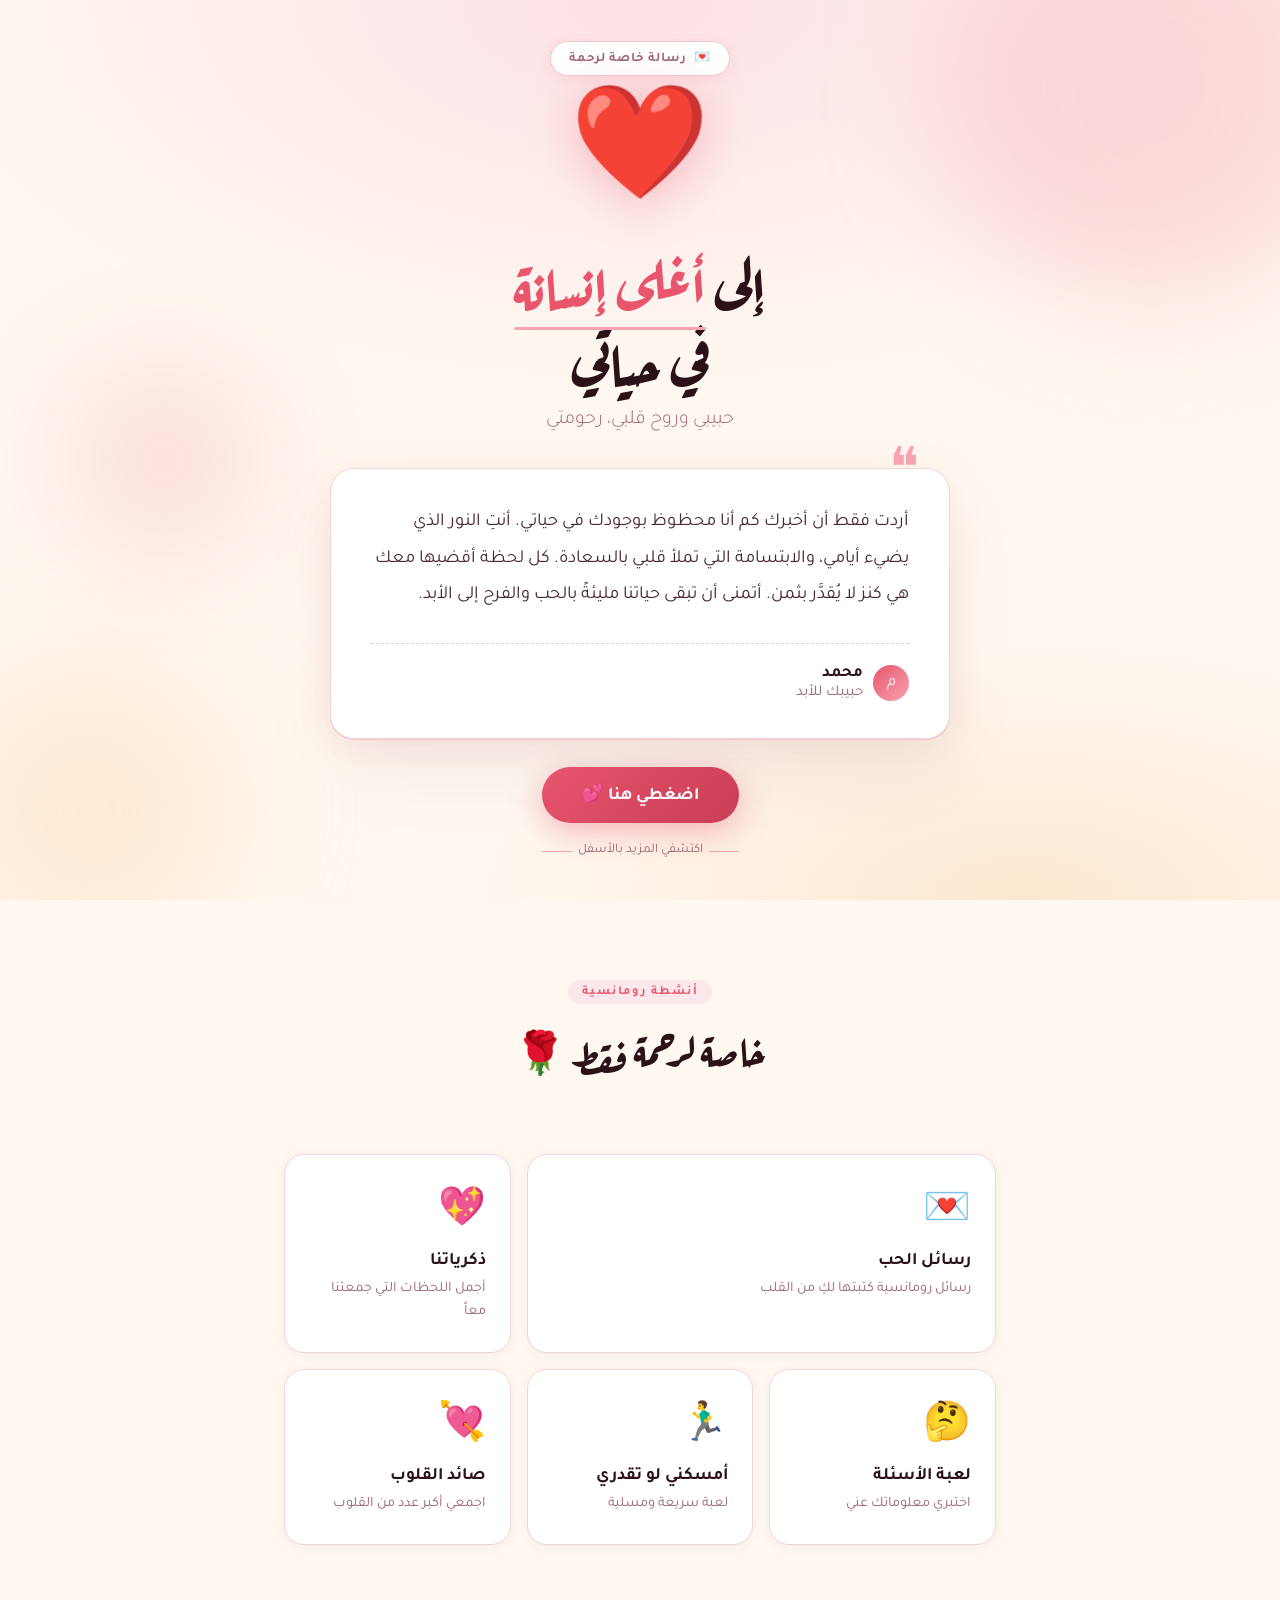
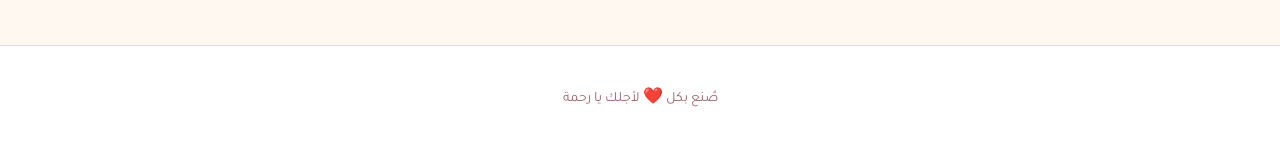
==== index.html @ d9438dda "Update index.html" ====
<!DOCTYPE html>
<html lang="ar" dir="rtl">
<head>
  <meta charset="UTF-8" />
  <meta name="viewport" content="width=device-width, initial-scale=1.0" />
  <title>إلى حبيبي رحمة ❤️</title>
  <link rel="preconnect" href="https://fonts.googleapis.com" />
  <link rel="preconnect" href="https://fonts.gstatic.com" crossorigin />
  <link href="https://fonts.googleapis.com/css2?family=Tajawal:wght@300;400;700;900&family=Aref+Ruqaa:wght@400;700&display=swap" rel="stylesheet" />
  <style>
    :root {
      --rose:    #e8556d;
      --rose-lt: #f7a3b0;
      --blush:   #fce8ec;
      --cream:   #fff8f0;
      --ink:     #2a1218;
      --muted:   #9e6472;
      --gold:    #c9914a;
    }

    *, *::before, *::after { margin: 0; padding: 0; box-sizing: border-box; }

    html { scroll-behavior: smooth; }

    body {
      font-family: 'Tajawal', sans-serif;
      background: var(--cream);
      color: var(--ink);
      min-height: 100vh;
      overflow-x: hidden;
    }

    /* ─── NOISE TEXTURE OVERLAY ─── */
    body::before {
      content: '';
      position: fixed; inset: 0; z-index: 0;
      pointer-events: none;
      background-image: url("data:image/svg+xml,%3Csvg viewBox='0 0 200 200' xmlns='http://www.w3.org/2000/svg'%3E%3Cfilter id='n'%3E%3CfeTurbulence type='fractalNoise' baseFrequency='0.85' numOctaves='4' stitchTiles='stitch'/%3E%3C/filter%3E%3Crect width='100%25' height='100%25' filter='url(%23n)' opacity='0.04'/%3E%3C/svg%3E");
      opacity: .5;
    }

    /* ─── HERO ─── */
    .hero {
      position: relative;
      min-height: 100svh;
      display: flex;
      flex-direction: column;
      align-items: center;
      justify-content: center;
      padding: 40px 24px;
      overflow: hidden;
      background:
        radial-gradient(ellipse 80% 60% at 50% 0%,  #fce1e6 0%, transparent 70%),
        radial-gradient(ellipse 60% 40% at 80% 100%, #fce8d0 0%, transparent 70%),
        var(--cream);
    }

    /* decorative blobs */
    .blob {
      position: absolute;
      border-radius: 50%;
      filter: blur(60px);
      opacity: .35;
      pointer-events: none;
      animation: drift 12s ease-in-out infinite alternate;
    }
    .blob-1 { width: 420px; height: 420px; background: var(--rose-lt); top: -120px; right: -80px; animation-delay: 0s; }
    .blob-2 { width: 300px; height: 300px; background: #fbd3a5; bottom: -60px; left: -60px; animation-delay: -4s; }
    .blob-3 { width: 200px; height: 200px; background: var(--rose); top: 40%; left: 5%; opacity: .15; animation-delay: -8s; }

    @keyframes drift {
      from { transform: translate(0, 0) scale(1); }
      to   { transform: translate(20px, 30px) scale(1.08); }
    }

    /* date badge */
    .badge {
      position: relative; z-index: 2;
      display: inline-flex; align-items: center; gap: 8px;
      background: white;
      border: 1px solid #f0c8d0;
      color: var(--muted);
      font-size: .82rem;
      font-weight: 700;
      letter-spacing: .05em;
      padding: 7px 18px;
      border-radius: 99px;
      margin-bottom: 32px;
      box-shadow: 0 2px 12px rgba(232,85,109,.12);
      opacity: 0;
      animation: fadeUp .7s .2s forwards;
    }

    /* big heart */
    .hero-heart {
      position: relative; z-index: 2;
      font-size: clamp(4rem, 12vw, 7rem);
      line-height: 1;
      margin-bottom: 24px;
      animation: fadeUp .7s .3s forwards, pulse 2.4s 1s ease-in-out infinite;
      opacity: 0;
      filter: drop-shadow(0 8px 24px rgba(232,85,109,.35));
    }

    @keyframes pulse {
      0%, 100% { transform: scale(1); }
      50%       { transform: scale(1.08); }
    }

    /* heading */
    .hero-heading {
      position: relative; z-index: 2;
      font-family: 'Aref Ruqaa', serif;
      font-size: clamp(2rem, 6vw, 3.8rem);
      font-weight: 700;
      line-height: 1.25;
      text-align: center;
      color: var(--ink);
      margin-bottom: 12px;
      opacity: 0;
      animation: fadeUp .7s .45s forwards;
    }

    .hero-heading span {
      color: var(--rose);
      position: relative;
    }
    .hero-heading span::after {
      content: '';
      position: absolute;
      bottom: -4px; left: 0; right: 0;
      height: 3px;
      background: var(--rose-lt);
      border-radius: 4px;
    }

    /* subtitle */
    .hero-sub {
      position: relative; z-index: 2;
      font-size: clamp(1rem, 3vw, 1.25rem);
      color: var(--muted);
      font-weight: 300;
      text-align: center;
      margin-bottom: 36px;
      opacity: 0;
      animation: fadeUp .7s .6s forwards;
    }

    /* letter card */
    .letter-card {
      position: relative; z-index: 2;
      background: white;
      border: 1px solid #f0d5da;
      border-radius: 24px;
      padding: 36px 40px;
      max-width: 620px;
      width: 100%;
      box-shadow:
        0 1px 0 #f5c2cc,
        0 8px 40px rgba(232,85,109,.1),
        0 32px 80px rgba(42,18,24,.06);
      opacity: 0;
      animation: fadeUp .8s .75s forwards;
      margin-bottom: 28px;
    }

    .letter-card::before {
      content: '❝';
      position: absolute;
      top: -18px; right: 30px;
      font-size: 3.5rem;
      color: var(--rose-lt);
      line-height: 1;
    }

    .letter-text {
      font-size: clamp(.98rem, 2.5vw, 1.15rem);
      line-height: 2;
      color: #4a2830;
      font-weight: 400;
    }

    .letter-sig {
      display: flex;
      align-items: center;
      gap: 10px;
      margin-top: 28px;
      padding-top: 20px;
      border-top: 1px dashed #f0c8d0;
    }

    .sig-dot {
      width: 36px; height: 36px;
      background: linear-gradient(135deg, var(--rose), var(--rose-lt));
      border-radius: 50%;
      display: flex; align-items: center; justify-content: center;
      color: white; font-size: 1rem;
      flex-shrink: 0;
    }

    .sig-text { font-size: .95rem; color: var(--muted); }
    .sig-text strong { display: block; color: var(--ink); font-size: 1.05rem; }

    /* celebrate button */
    .celebrate-btn {
      position: relative; z-index: 2;
      display: inline-flex; align-items: center; gap: 10px;
      background: linear-gradient(135deg, var(--rose), #c83d55);
      color: white;
      border: none;
      padding: 16px 40px;
      font-size: 1.1rem;
      font-family: 'Tajawal', sans-serif;
      font-weight: 700;
      border-radius: 99px;
      cursor: pointer;
      box-shadow: 0 8px 32px rgba(232,85,109,.4);
      transition: transform .2s, box-shadow .2s;
      opacity: 0;
      animation: fadeUp .7s .95s forwards;
      margin-bottom: 20px;
    }

    .celebrate-btn:hover { transform: translateY(-3px); box-shadow: 0 14px 40px rgba(232,85,109,.5); }
    .celebrate-btn:active { transform: translateY(0); }

    /* scroll hint */
    .scroll-hint {
      position: relative; z-index: 2;
      font-size: .82rem;
      color: var(--muted);
      display: flex; align-items: center; gap: 6px;
      opacity: 0;
      animation: fadeUp .6s 1.2s forwards;
    }

    .scroll-hint::before,
    .scroll-hint::after {
      content: '';
      width: 30px; height: 1px;
      background: var(--rose-lt);
    }

    /* ─── SECTION HEADER ─── */
    .section-header {
      text-align: center;
      padding: 80px 24px 0;
    }

    .section-label {
      display: inline-block;
      font-size: .78rem;
      font-weight: 700;
      letter-spacing: .12em;
      text-transform: uppercase;
      color: var(--rose);
      background: #fce8ec;
      padding: 5px 14px;
      border-radius: 99px;
      margin-bottom: 16px;
    }

    .section-title {
      font-family: 'Aref Ruqaa', serif;
      font-size: clamp(1.6rem, 5vw, 2.6rem);
      font-weight: 700;
      color: var(--ink);
      line-height: 1.3;
    }

    /* ─── ACTIVITY GRID ─── */
    .activities-section {
      padding: 40px 24px 100px;
      max-width: 760px;
      margin: 0 auto;
    }

    .activity-grid {
      display: grid;
      grid-template-columns: repeat(auto-fit, minmax(200px, 1fr));
      gap: 16px;
      margin-top: 40px;
    }

    /* wide card spans 2 cols on large screens */
    .activity-card--wide {
      grid-column: span 2;
    }

    @media (max-width: 480px) {
      .activity-card--wide { grid-column: span 1; }
    }

    .activity-card {
      position: relative;
      background: white;
      border: 1px solid #f0d5da;
      border-radius: 20px;
      padding: 28px 24px;
      text-decoration: none;
      color: var(--ink);
      overflow: hidden;
      transition: transform .25s, box-shadow .25s, border-color .25s;
      box-shadow: 0 2px 12px rgba(42,18,24,.05);
    }

    .activity-card::after {
      content: '';
      position: absolute;
      inset: 0;
      background: linear-gradient(135deg, rgba(232,85,109,.06), transparent);
      opacity: 0;
      transition: opacity .25s;
      border-radius: inherit;
    }

    .activity-card:hover {
      transform: translateY(-6px);
      box-shadow: 0 16px 48px rgba(232,85,109,.18);
      border-color: var(--rose-lt);
    }

    .activity-card:hover::after { opacity: 1; }

    /* accent stripe at top */
    .activity-card::before {
      content: '';
      position: absolute;
      top: 0; left: 0; right: 0;
      height: 3px;
      background: linear-gradient(90deg, var(--rose), var(--rose-lt));
      opacity: 0;
      transition: opacity .25s;
      border-radius: 20px 20px 0 0;
    }
    .activity-card:hover::before { opacity: 1; }

    .card-icon {
      font-size: 2.4rem;
      margin-bottom: 14px;
      display: block;
      transition: transform .3s;
    }

    .activity-card:hover .card-icon { transform: scale(1.15) rotate(-5deg); }

    .card-title {
      font-size: 1.1rem;
      font-weight: 700;
      margin-bottom: 6px;
      color: var(--ink);
    }

    .card-desc {
      font-size: .9rem;
      color: var(--muted);
      line-height: 1.6;
    }

    .card-arrow {
      position: absolute;
      bottom: 20px; left: 20px;
      font-size: .85rem;
      color: var(--rose);
      opacity: 0;
      transform: translateX(6px);
      transition: opacity .25s, transform .25s;
    }

    .activity-card:hover .card-arrow { opacity: 1; transform: translateX(0); }

    /* ─── FOOTER ─── */
    footer {
      text-align: center;
      padding: 40px 24px;
      color: var(--muted);
      font-size: .88rem;
      border-top: 1px solid #f0d5da;
      background: white;
    }

    footer span { color: var(--rose); font-size: 1rem; }

    /* ─── ANIMATIONS ─── */
    @keyframes fadeUp {
      from { opacity: 0; transform: translateY(22px); }
      to   { opacity: 1; transform: translateY(0); }
    }

    /* ─── FLOATING HEARTS ─── */
    .float-heart {
      position: fixed;
      pointer-events: none;
      font-size: 1.6rem;
      animation: floatUp 3.5s ease-in forwards;
      z-index: 9999;
    }

    @keyframes floatUp {
      0%   { opacity: 1; transform: translateY(0) rotate(0deg) scale(1); }
      100% { opacity: 0; transform: translateY(-90vh) rotate(480deg) scale(.4); }
    }

    /* ─── RESPONSIVE ─── */
    @media (max-width: 480px) {
      .letter-card { padding: 28px 22px; }
      .section-header { padding-top: 60px; }
    }
  </style>
</head>
<body>

  <!-- ═══════════════ HERO ═══════════════ -->
  <section class="hero">
    <div class="blob blob-1"></div>
    <div class="blob blob-2"></div>
    <div class="blob blob-3"></div>

    <div class="badge">💌 &nbsp;رسالة خاصة لرحمة</div>

    <div class="hero-heart">❤️</div>

    <h1 class="hero-heading">
      إلى <span>أغلى إنسانة</span><br/>في حياتي
    </h1>

    <p class="hero-sub">حبيبي وروح قلبي، رحومتي</p>

    <div class="letter-card">
      <p class="letter-text">
        أردت فقط أن أخبرك كم أنا محظوظ بوجودك في حياتي.
        أنتِ النور الذي يضيء أيامي، والابتسامة التي تملأ قلبي بالسعادة.
        كل لحظة أقضيها معك هي كنز لا يُقدَّر بثمن.
        أتمنى أن تبقى حياتنا مليئةً بالحب والفرح إلى الأبد.
      </p>
      <div class="letter-sig">
        <div class="sig-dot">م</div>
        <div class="sig-text">
          <strong>محمد</strong>
          حبيبك للأبد
        </div>
      </div>
    </div>

    <button class="celebrate-btn" id="celebrate-btn">
      اضغطي هنا 💕
    </button>

    <div class="scroll-hint">اكتشفي المزيد بالأسفل</div>
  </section>

  <!-- ═══════════════ ACTIVITIES ═══════════════ -->
  <div class="section-header">
    <div class="section-label">أنشطة رومانسية</div>
    <h2 class="section-title">خاصة لرحمة فقط 🌹</h2>
  </div>

  <section class="activities-section">
    <div class="activity-grid">

      <a href="pages/messages.html" class="activity-card activity-card--wide">
        <span class="card-icon">💌</span>
        <div class="card-title">رسائل الحب</div>
        <div class="card-desc">رسائل رومانسية كتبتها لكِ من القلب</div>
        <div class="card-arrow">← اقرئي</div>
      </a>

      <a href="pages/memories.html" class="activity-card">
        <span class="card-icon">💖</span>
        <div class="card-title">ذكرياتنا</div>
        <div class="card-desc">أجمل اللحظات التي جمعتنا معاً</div>
        <div class="card-arrow">← استعيدي</div>
      </a>

      <a href="games/quiz.html" class="activity-card">
        <span class="card-icon">🤔</span>
        <div class="card-title">لعبة الأسئلة</div>
        <div class="card-desc">اختبري معلوماتك عني</div>
        <div class="card-arrow">← العبي</div>
      </a>

      <a href="games/catch-me.html" class="activity-card">
        <span class="card-icon">🏃‍♂️</span>
        <div class="card-title">أمسكني لو تقدري</div>
        <div class="card-desc">لعبة سريعة ومسلية</div>
        <div class="card-arrow">← تحدي</div>
      </a>

      <a href="games/heart-catcher.html" class="activity-card">
        <span class="card-icon">💘</span>
        <div class="card-title">صائد القلوب</div>
        <div class="card-desc">اجمعي أكبر عدد من القلوب</div>
        <div class="card-arrow">← اجمعي</div>
      </a>

    </div>
  </section>

  <!-- ═══════════════ FOOTER ═══════════════ -->
  <footer>
    صُنع بكل <span>❤️</span> لأجلك يا رحمة
  </footer>

  <script>
    // ─── Floating hearts on celebrate button ───
    document.getElementById('celebrate-btn').addEventListener('click', function(e) {
      const count = 18;
      const emojis = ['❤️','💕','💖','💗','💓','💞','🌹'];
      for (let i = 0; i < count; i++) {
        setTimeout(() => {
          const el = document.createElement('div');
          el.className = 'float-heart';
          el.textContent = emojis[Math.floor(Math.random() * emojis.length)];
          el.style.left  = Math.random() * 95 + 'vw';
          el.style.bottom = '10vh';
          el.style.fontSize = (1.2 + Math.random() * 1.4) + 'rem';
          el.style.animationDuration = (2.5 + Math.random() * 2) + 's';
          document.body.appendChild(el);
          el.addEventListener('animationend', () => el.remove());
        }, i * 90);
      }
    });

    // ─── Subtle entrance for activity cards ───
    const cards = document.querySelectorAll('.activity-card');
    const io = new IntersectionObserver((entries) => {
      entries.forEach((e, i) => {
        if (e.isIntersecting) {
          e.target.style.animation = `fadeUp .55s ${i * 0.1}s both`;
          e.target.style.opacity = '0';
          io.unobserve(e.target);
        }
      });
    }, { threshold: 0.15 });
    cards.forEach(c => io.observe(c));
  </script>
</body>
</html>
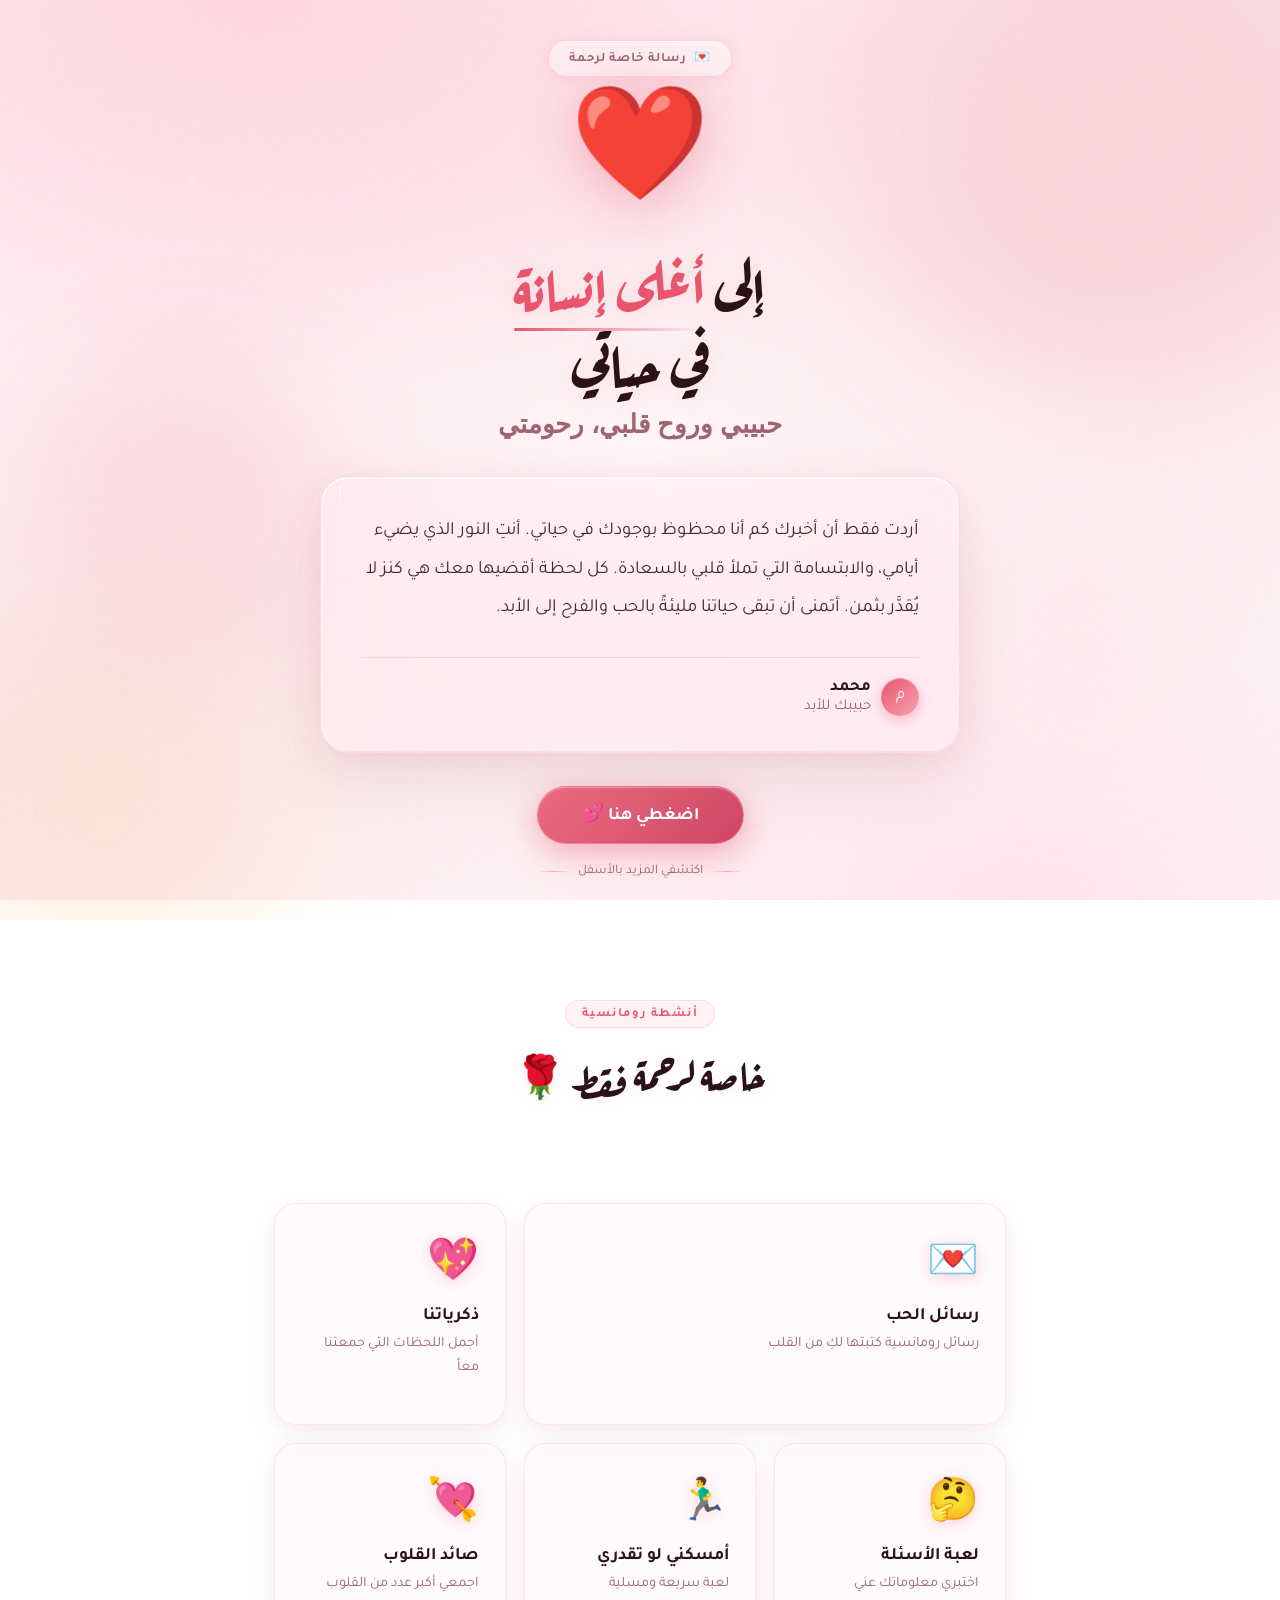
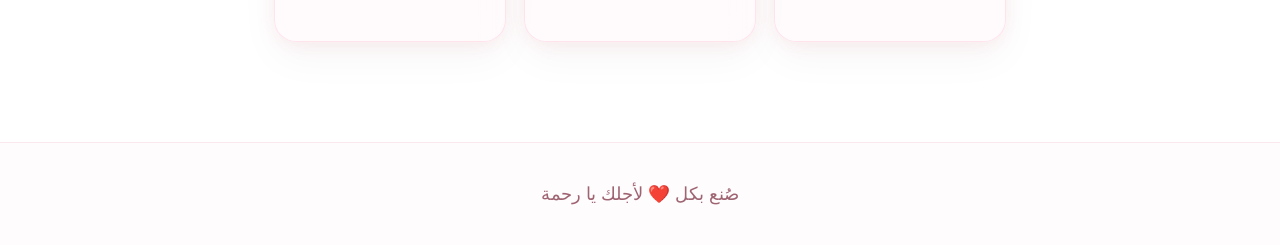
==== commit 6b03f87d: "3" ====
--- a/index.html
+++ b/index.html
@@ -6,415 +6,27 @@
   <title>إلى حبيبي رحمة ❤️</title>
   <link rel="preconnect" href="https://fonts.googleapis.com" />
   <link rel="preconnect" href="https://fonts.gstatic.com" crossorigin />
-  <link href="https://fonts.googleapis.com/css2?family=Tajawal:wght@300;400;700;900&family=Aref+Ruqaa:wght@400;700&display=swap" rel="stylesheet" />
+  <link href="https://fonts.googleapis.com/css2?family=Tajawal:wght@300;400;700;900&family=Aref+Ruqaa:wght@400;700&family=Dancing+Script:wght@600;700&display=swap" rel="stylesheet" />
+  <link rel="stylesheet" href="assets/css/style.css" />
   <style>
-    :root {
-      --rose:    #e8556d;
-      --rose-lt: #f7a3b0;
-      --blush:   #fce8ec;
-      --cream:   #fff8f0;
-      --ink:     #2a1218;
-      --muted:   #9e6472;
-      --gold:    #c9914a;
-    }
-
-    *, *::before, *::after { margin: 0; padding: 0; box-sizing: border-box; }
-
-    html { scroll-behavior: smooth; }
-
-    body {
-      font-family: 'Tajawal', sans-serif;
-      background: var(--cream);
-      color: var(--ink);
-      min-height: 100vh;
-      overflow-x: hidden;
-    }
-
-    /* ─── NOISE TEXTURE OVERLAY ─── */
-    body::before {
-      content: '';
-      position: fixed; inset: 0; z-index: 0;
-      pointer-events: none;
-      background-image: url("data:image/svg+xml,%3Csvg viewBox='0 0 200 200' xmlns='http://www.w3.org/2000/svg'%3E%3Cfilter id='n'%3E%3CfeTurbulence type='fractalNoise' baseFrequency='0.85' numOctaves='4' stitchTiles='stitch'/%3E%3C/filter%3E%3Crect width='100%25' height='100%25' filter='url(%23n)' opacity='0.04'/%3E%3C/svg%3E");
-      opacity: .5;
-    }
-
-    /* ─── HERO ─── */
-    .hero {
-      position: relative;
-      min-height: 100svh;
-      display: flex;
-      flex-direction: column;
-      align-items: center;
-      justify-content: center;
-      padding: 40px 24px;
-      overflow: hidden;
-      background:
-        radial-gradient(ellipse 80% 60% at 50% 0%,  #fce1e6 0%, transparent 70%),
-        radial-gradient(ellipse 60% 40% at 80% 100%, #fce8d0 0%, transparent 70%),
-        var(--cream);
-    }
-
-    /* decorative blobs */
-    .blob {
-      position: absolute;
-      border-radius: 50%;
-      filter: blur(60px);
-      opacity: .35;
-      pointer-events: none;
-      animation: drift 12s ease-in-out infinite alternate;
-    }
-    .blob-1 { width: 420px; height: 420px; background: var(--rose-lt); top: -120px; right: -80px; animation-delay: 0s; }
-    .blob-2 { width: 300px; height: 300px; background: #fbd3a5; bottom: -60px; left: -60px; animation-delay: -4s; }
-    .blob-3 { width: 200px; height: 200px; background: var(--rose); top: 40%; left: 5%; opacity: .15; animation-delay: -8s; }
-
-    @keyframes drift {
-      from { transform: translate(0, 0) scale(1); }
-      to   { transform: translate(20px, 30px) scale(1.08); }
-    }
-
-    /* date badge */
-    .badge {
-      position: relative; z-index: 2;
-      display: inline-flex; align-items: center; gap: 8px;
-      background: white;
-      border: 1px solid #f0c8d0;
-      color: var(--muted);
-      font-size: .82rem;
-      font-weight: 700;
-      letter-spacing: .05em;
-      padding: 7px 18px;
-      border-radius: 99px;
-      margin-bottom: 32px;
-      box-shadow: 0 2px 12px rgba(232,85,109,.12);
-      opacity: 0;
-      animation: fadeUp .7s .2s forwards;
-    }
-
-    /* big heart */
-    .hero-heart {
-      position: relative; z-index: 2;
-      font-size: clamp(4rem, 12vw, 7rem);
-      line-height: 1;
-      margin-bottom: 24px;
-      animation: fadeUp .7s .3s forwards, pulse 2.4s 1s ease-in-out infinite;
-      opacity: 0;
-      filter: drop-shadow(0 8px 24px rgba(232,85,109,.35));
-    }
-
-    @keyframes pulse {
-      0%, 100% { transform: scale(1); }
-      50%       { transform: scale(1.08); }
-    }
-
-    /* heading */
-    .hero-heading {
-      position: relative; z-index: 2;
-      font-family: 'Aref Ruqaa', serif;
-      font-size: clamp(2rem, 6vw, 3.8rem);
-      font-weight: 700;
-      line-height: 1.25;
-      text-align: center;
-      color: var(--ink);
-      margin-bottom: 12px;
-      opacity: 0;
-      animation: fadeUp .7s .45s forwards;
-    }
-
-    .hero-heading span {
-      color: var(--rose);
-      position: relative;
-    }
-    .hero-heading span::after {
-      content: '';
-      position: absolute;
-      bottom: -4px; left: 0; right: 0;
-      height: 3px;
-      background: var(--rose-lt);
-      border-radius: 4px;
-    }
-
-    /* subtitle */
-    .hero-sub {
-      position: relative; z-index: 2;
-      font-size: clamp(1rem, 3vw, 1.25rem);
-      color: var(--muted);
-      font-weight: 300;
-      text-align: center;
-      margin-bottom: 36px;
-      opacity: 0;
-      animation: fadeUp .7s .6s forwards;
-    }
-
-    /* letter card */
-    .letter-card {
-      position: relative; z-index: 2;
-      background: white;
-      border: 1px solid #f0d5da;
-      border-radius: 24px;
-      padding: 36px 40px;
-      max-width: 620px;
-      width: 100%;
-      box-shadow:
-        0 1px 0 #f5c2cc,
-        0 8px 40px rgba(232,85,109,.1),
-        0 32px 80px rgba(42,18,24,.06);
-      opacity: 0;
-      animation: fadeUp .8s .75s forwards;
-      margin-bottom: 28px;
-    }
-
-    .letter-card::before {
-      content: '❝';
-      position: absolute;
-      top: -18px; right: 30px;
-      font-size: 3.5rem;
-      color: var(--rose-lt);
-      line-height: 1;
-    }
-
-    .letter-text {
-      font-size: clamp(.98rem, 2.5vw, 1.15rem);
-      line-height: 2;
-      color: #4a2830;
-      font-weight: 400;
-    }
-
-    .letter-sig {
-      display: flex;
-      align-items: center;
-      gap: 10px;
-      margin-top: 28px;
-      padding-top: 20px;
-      border-top: 1px dashed #f0c8d0;
-    }
-
-    .sig-dot {
-      width: 36px; height: 36px;
-      background: linear-gradient(135deg, var(--rose), var(--rose-lt));
-      border-radius: 50%;
-      display: flex; align-items: center; justify-content: center;
-      color: white; font-size: 1rem;
-      flex-shrink: 0;
-    }
-
-    .sig-text { font-size: .95rem; color: var(--muted); }
-    .sig-text strong { display: block; color: var(--ink); font-size: 1.05rem; }
-
-    /* celebrate button */
-    .celebrate-btn {
-      position: relative; z-index: 2;
-      display: inline-flex; align-items: center; gap: 10px;
-      background: linear-gradient(135deg, var(--rose), #c83d55);
-      color: white;
-      border: none;
-      padding: 16px 40px;
-      font-size: 1.1rem;
-      font-family: 'Tajawal', sans-serif;
-      font-weight: 700;
-      border-radius: 99px;
-      cursor: pointer;
-      box-shadow: 0 8px 32px rgba(232,85,109,.4);
-      transition: transform .2s, box-shadow .2s;
-      opacity: 0;
-      animation: fadeUp .7s .95s forwards;
-      margin-bottom: 20px;
-    }
-
-    .celebrate-btn:hover { transform: translateY(-3px); box-shadow: 0 14px 40px rgba(232,85,109,.5); }
-    .celebrate-btn:active { transform: translateY(0); }
-
-    /* scroll hint */
-    .scroll-hint {
-      position: relative; z-index: 2;
-      font-size: .82rem;
-      color: var(--muted);
-      display: flex; align-items: center; gap: 6px;
-      opacity: 0;
-      animation: fadeUp .6s 1.2s forwards;
-    }
-
-    .scroll-hint::before,
-    .scroll-hint::after {
-      content: '';
-      width: 30px; height: 1px;
-      background: var(--rose-lt);
-    }
-
-    /* ─── SECTION HEADER ─── */
-    .section-header {
-      text-align: center;
-      padding: 80px 24px 0;
-    }
-
-    .section-label {
-      display: inline-block;
-      font-size: .78rem;
-      font-weight: 700;
-      letter-spacing: .12em;
-      text-transform: uppercase;
-      color: var(--rose);
-      background: #fce8ec;
-      padding: 5px 14px;
-      border-radius: 99px;
-      margin-bottom: 16px;
-    }
-
-    .section-title {
-      font-family: 'Aref Ruqaa', serif;
-      font-size: clamp(1.6rem, 5vw, 2.6rem);
-      font-weight: 700;
-      color: var(--ink);
-      line-height: 1.3;
-    }
-
-    /* ─── ACTIVITY GRID ─── */
-    .activities-section {
-      padding: 40px 24px 100px;
-      max-width: 760px;
-      margin: 0 auto;
-    }
-
-    .activity-grid {
-      display: grid;
-      grid-template-columns: repeat(auto-fit, minmax(200px, 1fr));
-      gap: 16px;
-      margin-top: 40px;
-    }
-
-    /* wide card spans 2 cols on large screens */
-    .activity-card--wide {
-      grid-column: span 2;
-    }
-
-    @media (max-width: 480px) {
-      .activity-card--wide { grid-column: span 1; }
-    }
-
-    .activity-card {
-      position: relative;
-      background: white;
-      border: 1px solid #f0d5da;
-      border-radius: 20px;
-      padding: 28px 24px;
-      text-decoration: none;
-      color: var(--ink);
-      overflow: hidden;
-      transition: transform .25s, box-shadow .25s, border-color .25s;
-      box-shadow: 0 2px 12px rgba(42,18,24,.05);
-    }
-
-    .activity-card::after {
-      content: '';
-      position: absolute;
-      inset: 0;
-      background: linear-gradient(135deg, rgba(232,85,109,.06), transparent);
-      opacity: 0;
-      transition: opacity .25s;
-      border-radius: inherit;
-    }
-
-    .activity-card:hover {
-      transform: translateY(-6px);
-      box-shadow: 0 16px 48px rgba(232,85,109,.18);
-      border-color: var(--rose-lt);
-    }
-
-    .activity-card:hover::after { opacity: 1; }
-
-    /* accent stripe at top */
-    .activity-card::before {
-      content: '';
-      position: absolute;
-      top: 0; left: 0; right: 0;
-      height: 3px;
-      background: linear-gradient(90deg, var(--rose), var(--rose-lt));
-      opacity: 0;
-      transition: opacity .25s;
-      border-radius: 20px 20px 0 0;
-    }
-    .activity-card:hover::before { opacity: 1; }
-
-    .card-icon {
-      font-size: 2.4rem;
-      margin-bottom: 14px;
-      display: block;
-      transition: transform .3s;
-    }
-
-    .activity-card:hover .card-icon { transform: scale(1.15) rotate(-5deg); }
-
-    .card-title {
-      font-size: 1.1rem;
-      font-weight: 700;
-      margin-bottom: 6px;
-      color: var(--ink);
-    }
-
-    .card-desc {
-      font-size: .9rem;
-      color: var(--muted);
-      line-height: 1.6;
-    }
-
-    .card-arrow {
-      position: absolute;
-      bottom: 20px; left: 20px;
-      font-size: .85rem;
-      color: var(--rose);
-      opacity: 0;
-      transform: translateX(6px);
-      transition: opacity .25s, transform .25s;
-    }
-
-    .activity-card:hover .card-arrow { opacity: 1; transform: translateX(0); }
-
-    /* ─── FOOTER ─── */
-    footer {
-      text-align: center;
-      padding: 40px 24px;
-      color: var(--muted);
-      font-size: .88rem;
-      border-top: 1px solid #f0d5da;
-      background: white;
-    }
-
-    footer span { color: var(--rose); font-size: 1rem; }
-
-    /* ─── ANIMATIONS ─── */
-    @keyframes fadeUp {
-      from { opacity: 0; transform: translateY(22px); }
-      to   { opacity: 1; transform: translateY(0); }
-    }
-
-    /* ─── FLOATING HEARTS ─── */
-    .float-heart {
-      position: fixed;
-      pointer-events: none;
-      font-size: 1.6rem;
-      animation: floatUp 3.5s ease-in forwards;
-      z-index: 9999;
-    }
-
-    @keyframes floatUp {
-      0%   { opacity: 1; transform: translateY(0) rotate(0deg) scale(1); }
-      100% { opacity: 0; transform: translateY(-90vh) rotate(480deg) scale(.4); }
-    }
-
-    /* ─── RESPONSIVE ─── */
-    @media (max-width: 480px) {
-      .letter-card { padding: 28px 22px; }
-      .section-header { padding-top: 60px; }
-    }
+    /* Index-specific overrides */
+    .activity-grid { display: grid; grid-template-columns: repeat(auto-fit, minmax(200px, 1fr)); gap: 18px; margin-top: 40px; }
+    .activity-card--wide { grid-column: span 2; }
+    @media (max-width: 480px) { .activity-card--wide { grid-column: span 1; } }
   </style>
 </head>
 <body>
+
+  <!-- Custom Cursor -->
+  <div id="custom-cursor"></div>
+  <div id="cursor-trail"></div>
 
   <!-- ═══════════════ HERO ═══════════════ -->
   <section class="hero">
     <div class="blob blob-1"></div>
     <div class="blob blob-2"></div>
     <div class="blob blob-3"></div>
+    <div class="blob blob-4"></div>
 
     <div class="badge">💌 &nbsp;رسالة خاصة لرحمة</div>
 
@@ -427,6 +39,8 @@
     <p class="hero-sub">حبيبي وروح قلبي، رحومتي</p>
 
     <div class="letter-card">
+      <span class="shine"></span>
+      <span class="drop"></span>
       <p class="letter-text">
         أردت فقط أن أخبرك كم أنا محظوظ بوجودك في حياتي.
         أنتِ النور الذي يضيء أيامي، والابتسامة التي تملأ قلبي بالسعادة.
@@ -502,28 +116,59 @@
   </footer>
 
   <script>
-    // ─── Floating hearts on celebrate button ───
-    document.getElementById('celebrate-btn').addEventListener('click', function(e) {
-      const count = 18;
+    // ─── Custom Cursor ───
+    const cursor = document.getElementById('custom-cursor');
+    const trail = document.getElementById('cursor-trail');
+    let mx = -100, my = -100, tx = -100, ty = -100;
+
+    document.addEventListener('mousemove', e => {
+      mx = e.clientX; my = e.clientY;
+      cursor.style.left = mx + 'px';
+      cursor.style.top  = my + 'px';
+    });
+
+    // smooth trail
+    (function animTrail() {
+      tx += (mx - tx) * 0.14;
+      ty += (my - ty) * 0.14;
+      trail.style.left = tx + 'px';
+      trail.style.top  = ty + 'px';
+      requestAnimationFrame(animTrail);
+    })();
+
+    // scale on hover
+    document.querySelectorAll('a, button').forEach(el => {
+      el.addEventListener('mouseenter', () => {
+        cursor.style.width = '26px'; cursor.style.height = '26px';
+        trail.style.width = '52px'; trail.style.height = '52px';
+      });
+      el.addEventListener('mouseleave', () => {
+        cursor.style.width = '18px'; cursor.style.height = '18px';
+        trail.style.width = '36px'; trail.style.height = '36px';
+      });
+    });
+
+    // ─── Floating hearts ───
+    document.getElementById('celebrate-btn').addEventListener('click', function() {
       const emojis = ['❤️','💕','💖','💗','💓','💞','🌹'];
-      for (let i = 0; i < count; i++) {
+      for (let i = 0; i < 22; i++) {
         setTimeout(() => {
           const el = document.createElement('div');
           el.className = 'float-heart';
           el.textContent = emojis[Math.floor(Math.random() * emojis.length)];
-          el.style.left  = Math.random() * 95 + 'vw';
+          el.style.left = Math.random() * 95 + 'vw';
           el.style.bottom = '10vh';
-          el.style.fontSize = (1.2 + Math.random() * 1.4) + 'rem';
-          el.style.animationDuration = (2.5 + Math.random() * 2) + 's';
+          el.style.fontSize = (1.2 + Math.random() * 1.6) + 'rem';
+          el.style.animationDuration = (2.5 + Math.random() * 2.2) + 's';
           document.body.appendChild(el);
           el.addEventListener('animationend', () => el.remove());
-        }, i * 90);
+        }, i * 85);
       }
     });
 
-    // ─── Subtle entrance for activity cards ───
+    // ─── Card entrance animation ───
     const cards = document.querySelectorAll('.activity-card');
-    const io = new IntersectionObserver((entries) => {
+    const io = new IntersectionObserver(entries => {
       entries.forEach((e, i) => {
         if (e.isIntersecting) {
           e.target.style.animation = `fadeUp .55s ${i * 0.1}s both`;
--- a/assets/css/style.css
+++ b/assets/css/style.css
@@ -0,0 +1,594 @@
+/* ═══════════════════════════════════════════════════
+   ROMANTIC WET GLASS — Custom Cursor + Full Glassmorphism
+   ═══════════════════════════════════════════════════ */
+
+@import url('https://fonts.googleapis.com/css2?family=Tajawal:wght@300;400;700;900&family=Aref+Ruqaa:wght@400;700&family=Dancing+Script:wght@600;700&display=swap');
+
+:root {
+  --rose:        #e8556d;
+  --rose-lt:     #f7a3b0;
+  --rose-deep:   #c03558;
+  --blush:       #fce8ec;
+  --cream:       #fff0f4;
+  --ink:         #2a1218;
+  --muted:       #9e6472;
+  --gold:        #c9914a;
+  --glass-bg:    rgba(255, 230, 235, 0.18);
+  --glass-border: rgba(255, 180, 195, 0.35);
+  --glass-shine: rgba(255, 255, 255, 0.55);
+  --glass-shadow: rgba(200, 50, 90, 0.18);
+  --wet-drop:    rgba(255, 255, 255, 0.7);
+}
+
+/* ─── CUSTOM CURSOR ─── */
+*, *::before, *::after {
+  margin: 0; padding: 0;
+  box-sizing: border-box;
+  cursor: none !important;
+}
+
+#custom-cursor {
+  position: fixed;
+  width: 18px; height: 18px;
+  background: radial-gradient(circle at 35% 35%, #fff 0%, var(--rose-lt) 50%, var(--rose) 100%);
+  border-radius: 50%;
+  pointer-events: none;
+  z-index: 99999;
+  transform: translate(-50%, -50%);
+  transition: width 0.2s ease, height 0.2s ease;
+  box-shadow:
+    0 0 0 2px rgba(232,85,109,0.25),
+    0 2px 12px rgba(232,85,109,0.5),
+    inset 0 1px 3px rgba(255,255,255,0.8);
+  left: -100px; top: -100px;
+}
+
+#cursor-trail {
+  position: fixed;
+  width: 36px; height: 36px;
+  border: 1.5px solid rgba(232,85,109,0.38);
+  border-radius: 50%;
+  pointer-events: none;
+  z-index: 99998;
+  transform: translate(-50%, -50%);
+  transition: left 0.12s ease, top 0.12s ease, width 0.3s, height 0.3s;
+  backdrop-filter: blur(1px);
+  left: -100px; top: -100px;
+}
+
+html { scroll-behavior: smooth; }
+
+/* ─── GLOBAL BACKGROUND ─── */
+body {
+  font-family: 'Tajawal', sans-serif;
+  background:
+    radial-gradient(ellipse 100% 80% at 20% 0%, #ffd6e0 0%, transparent 55%),
+    radial-gradient(ellipse 80% 60% at 80% 100%, #ffe4ec 0%, transparent 50%),
+    radial-gradient(ellipse 60% 40% at 50% 50%, #fff5f7 0%, transparent 70%),
+    linear-gradient(160deg, #fff0f5 0%, #fce8ec 50%, #fff6f8 100%);
+  background-attachment: fixed;
+  color: var(--ink);
+  min-height: 100vh;
+  overflow-x: hidden;
+}
+
+body::before {
+  content: '';
+  position: fixed; inset: 0; z-index: 0;
+  pointer-events: none;
+  background-image:
+    radial-gradient(ellipse 3px 8px at 15% 20%, var(--wet-drop) 0%, transparent 100%),
+    radial-gradient(ellipse 2px 6px at 30% 65%, var(--wet-drop) 0%, transparent 100%),
+    radial-gradient(ellipse 3px 10px at 70% 15%, var(--wet-drop) 0%, transparent 100%),
+    radial-gradient(ellipse 2px 7px at 85% 55%, var(--wet-drop) 0%, transparent 100%),
+    radial-gradient(ellipse 4px 12px at 45% 80%, var(--wet-drop) 0%, transparent 100%),
+    radial-gradient(ellipse 2px 5px at 60% 40%, var(--wet-drop) 0%, transparent 100%);
+  opacity: 0.42;
+  animation: dropShift 18s ease-in-out infinite alternate;
+}
+
+body::after {
+  content: '';
+  position: fixed; inset: 0; z-index: 0;
+  pointer-events: none;
+  background: url("data:image/svg+xml,%3Csvg viewBox='0 0 400 400' xmlns='http://www.w3.org/2000/svg'%3E%3Cfilter id='n'%3E%3CfeTurbulence type='fractalNoise' baseFrequency='0.65' numOctaves='3' stitchTiles='stitch'/%3E%3C/filter%3E%3Crect width='100%25' height='100%25' filter='url(%23n)' opacity='0.03'/%3E%3C/svg%3E");
+  opacity: 0.6;
+}
+
+@keyframes dropShift {
+  from { transform: translateY(0); }
+  to   { transform: translateY(-14px); }
+}
+
+/* ─── HERO ─── */
+.hero {
+  position: relative; min-height: 100svh;
+  display: flex; flex-direction: column;
+  align-items: center; justify-content: center;
+  padding: 40px 24px; overflow: hidden;
+}
+
+.blob {
+  position: absolute; border-radius: 50%;
+  filter: blur(72px); opacity: .28; pointer-events: none;
+  animation: drift 14s ease-in-out infinite alternate;
+}
+.blob-1 { width: 520px; height: 520px; background: var(--rose-lt); top: -150px; right: -100px; animation-delay: 0s; }
+.blob-2 { width: 370px; height: 370px; background: #fbd3a5; bottom: -80px; left: -80px; animation-delay: -5s; }
+.blob-3 { width: 260px; height: 260px; background: var(--rose); top: 40%; left: 5%; opacity: .11; animation-delay: -10s; }
+.blob-4 { width: 190px; height: 190px; background: #f9c8d5; bottom: 20%; right: 8%; opacity: .18; animation-delay: -7s; }
+
+@keyframes drift {
+  from { transform: translate(0,0) scale(1); }
+  to   { transform: translate(25px,35px) scale(1.1); }
+}
+
+.badge {
+  position: relative; z-index: 2;
+  display: inline-flex; align-items: center; gap: 8px;
+  background: rgba(255,255,255,0.42); backdrop-filter: blur(14px);
+  border: 1px solid rgba(255,180,195,0.5);
+  color: var(--muted); font-size: .82rem; font-weight: 700; letter-spacing: .05em;
+  padding: 8px 20px; border-radius: 99px; margin-bottom: 32px;
+  box-shadow: 0 2px 16px rgba(232,85,109,.14), inset 0 1px 0 rgba(255,255,255,0.75);
+  opacity: 0; animation: fadeUp .7s .2s forwards;
+}
+
+.hero-heart {
+  position: relative; z-index: 2;
+  font-size: clamp(4rem,12vw,7rem); line-height: 1; margin-bottom: 24px;
+  animation: fadeUp .7s .3s forwards, pulse 2.4s 1s ease-in-out infinite;
+  opacity: 0; filter: drop-shadow(0 8px 28px rgba(232,85,109,.42));
+}
+
+@keyframes pulse { 0%,100%{transform:scale(1);} 50%{transform:scale(1.08);} }
+
+.hero-heading {
+  position: relative; z-index: 2;
+  font-family: 'Aref Ruqaa', serif;
+  font-size: clamp(2rem,6vw,3.8rem); font-weight: 700; line-height: 1.25;
+  text-align: center; color: var(--ink); margin-bottom: 12px;
+  opacity: 0; animation: fadeUp .7s .45s forwards;
+  text-shadow: 0 2px 22px rgba(232,85,109,0.12);
+}
+.hero-heading span { color: var(--rose); position: relative; }
+.hero-heading span::after {
+  content: ''; position: absolute; bottom: -4px; left: 0; right: 0;
+  height: 3px; background: linear-gradient(90deg,var(--rose),var(--rose-lt),transparent); border-radius: 4px;
+}
+
+.hero-sub {
+  position: relative; z-index: 2;
+  font-family: 'Dancing Script', cursive;
+  font-size: clamp(1.2rem,3.5vw,1.6rem); color: var(--muted); font-weight: 600;
+  text-align: center; margin-bottom: 36px;
+  opacity: 0; animation: fadeUp .7s .6s forwards;
+}
+
+/* ─── LETTER CARD ─── */
+.letter-card {
+  position: relative; z-index: 2;
+  background: rgba(255,240,245,0.35);
+  backdrop-filter: blur(22px) saturate(1.8);
+  -webkit-backdrop-filter: blur(22px) saturate(1.8);
+  border: 1px solid rgba(255,190,210,0.42);
+  border-radius: 28px; padding: 36px 40px;
+  max-width: 640px; width: 100%;
+  box-shadow:
+    inset 0 2px 0 rgba(255,255,255,0.75),
+    inset 0 -1px 0 rgba(200,80,100,0.07),
+    inset 3px 0 0 rgba(255,255,255,0.28),
+    0 8px 40px rgba(232,85,109,.13), 0 32px 80px rgba(42,18,24,.06);
+  opacity: 0; animation: fadeUp .8s .75s forwards; margin-bottom: 28px; overflow: hidden;
+}
+.letter-card::before {
+  content: '❝'; position: absolute; top: -18px; right: 30px;
+  font-size: 3.5rem; color: var(--rose-lt); line-height: 1; z-index: 3;
+}
+/* shine streak */
+.letter-card .shine {
+  position: absolute; top: 0; left: 8%; right: 28%; height: 2px;
+  background: linear-gradient(90deg,transparent,rgba(255,255,255,0.88),transparent);
+}
+/* water drop */
+.letter-card .drop {
+  position: absolute; top: 10px; left: 18px; width: 2px; height: 20px;
+  background: linear-gradient(180deg,rgba(255,255,255,0.88),rgba(255,255,255,0));
+  border-radius: 2px; filter: blur(0.5px);
+}
+
+.letter-text { font-size: clamp(.98rem,2.5vw,1.15rem); line-height: 2.1; color: #4a2830; font-weight: 400; }
+
+.letter-sig {
+  display: flex; align-items: center; gap: 10px;
+  margin-top: 28px; padding-top: 20px;
+  border-top: 1px solid rgba(240,180,195,0.42);
+}
+.sig-dot {
+  width: 38px; height: 38px;
+  background: linear-gradient(135deg, var(--rose), var(--rose-lt));
+  border-radius: 50%; display: flex; align-items: center; justify-content: center;
+  color: white; font-size: 1rem; flex-shrink: 0;
+  box-shadow: 0 4px 14px rgba(232,85,109,0.35), inset 0 1px 0 rgba(255,255,255,0.4);
+}
+.sig-text { font-size: .95rem; color: var(--muted); }
+.sig-text strong { display: block; color: var(--ink); font-size: 1.05rem; }
+
+/* ─── CELEBRATE BUTTON ─── */
+.celebrate-btn {
+  position: relative; z-index: 2;
+  display: inline-flex; align-items: center; gap: 10px;
+  background: linear-gradient(135deg, rgba(232,85,109,0.85), rgba(200,53,85,0.9));
+  backdrop-filter: blur(12px); color: white;
+  border: 1px solid rgba(255,150,170,0.48);
+  padding: 16px 44px; font-size: 1.1rem;
+  font-family: 'Tajawal', sans-serif; font-weight: 700; border-radius: 99px;
+  box-shadow: inset 0 1px 0 rgba(255,255,255,0.32), 0 8px 32px rgba(232,85,109,.45);
+  transition: transform .2s, box-shadow .2s;
+  opacity: 0; animation: fadeUp .7s .95s forwards; margin-bottom: 20px;
+}
+.celebrate-btn:hover { transform: translateY(-4px); box-shadow: inset 0 1px 0 rgba(255,255,255,0.4), 0 16px 44px rgba(232,85,109,.55); }
+.celebrate-btn:active { transform: translateY(0); }
+
+.scroll-hint {
+  position: relative; z-index: 2;
+  font-size: .82rem; color: var(--muted);
+  display: flex; align-items: center; gap: 8px;
+  opacity: 0; animation: fadeUp .6s 1.2s forwards;
+}
+.scroll-hint::before,.scroll-hint::after {
+  content: ''; width: 32px; height: 1px;
+  background: linear-gradient(90deg,transparent,var(--rose-lt),transparent);
+}
+
+/* ─── SECTION HEADER ─── */
+.section-header { text-align: center; padding: 80px 24px 0; position: relative; z-index: 1; }
+.section-label {
+  display: inline-block; font-size: .78rem; font-weight: 700; letter-spacing: .12em; text-transform: uppercase;
+  color: var(--rose); background: rgba(255,232,236,0.55); backdrop-filter: blur(10px);
+  border: 1px solid rgba(255,180,195,0.4); padding: 6px 16px; border-radius: 99px; margin-bottom: 16px;
+  box-shadow: inset 0 1px 0 rgba(255,255,255,0.65);
+}
+.section-title { font-family: 'Aref Ruqaa', serif; font-size: clamp(1.6rem,5vw,2.6rem); font-weight: 700; color: var(--ink); line-height: 1.3; text-shadow: 0 2px 18px rgba(232,85,109,0.1); }
+
+/* ─── ACTIVITIES ─── */
+.activities-section { padding: 40px 24px 100px; max-width: 780px; margin: 0 auto; position: relative; z-index: 1; }
+.activity-grid { display: grid; grid-template-columns: repeat(auto-fit,minmax(200px,1fr)); gap: 18px; margin-top: 40px; }
+.activity-card--wide { grid-column: span 2; }
+@media(max-width:480px){.activity-card--wide{grid-column:span 1;}}
+
+/* ─── ACTIVITY CARD ─── */
+.activity-card {
+  position: relative;
+  background: rgba(255,240,245,0.26);
+  backdrop-filter: blur(18px) saturate(1.6);
+  -webkit-backdrop-filter: blur(18px) saturate(1.6);
+  border: 1px solid rgba(255,185,205,0.36);
+  border-radius: 22px; padding: 30px 26px 44px;
+  text-decoration: none; color: var(--ink); overflow: hidden;
+  transition: transform .3s cubic-bezier(.34,1.56,.64,1), box-shadow .28s, border-color .28s;
+  box-shadow: inset 0 2px 0 rgba(255,255,255,0.62), inset 1px 0 0 rgba(255,255,255,0.3), 0 4px 20px rgba(232,85,109,.09), 0 16px 40px rgba(42,18,24,.04);
+}
+/* shimmer sweep */
+.activity-card::before {
+  content: ''; position: absolute; top: 0; left: -100%; width: 55%; height: 100%;
+  background: linear-gradient(105deg,transparent,rgba(255,255,255,0.22),transparent);
+  transition: left .5s ease; border-radius: inherit;
+}
+/* top shine bar */
+.activity-card::after {
+  content: ''; position: absolute; top: 0; left: 8%; right: 25%; height: 2px;
+  background: linear-gradient(90deg,transparent,rgba(255,255,255,0.88),transparent);
+  border-radius: 0 0 3px 3px;
+}
+.activity-card:hover { transform: translateY(-9px) scale(1.01); box-shadow: inset 0 2px 0 rgba(255,255,255,0.75), 0 18px 52px rgba(232,85,109,.22), 0 34px 64px rgba(42,18,24,.08); border-color: rgba(232,85,109,0.38); }
+.activity-card:hover::before { left: 145%; }
+
+.card-icon { font-size: 2.6rem; margin-bottom: 14px; display: block; transition: transform .35s cubic-bezier(.34,1.56,.64,1); filter: drop-shadow(0 3px 8px rgba(232,85,109,0.25)); }
+.activity-card:hover .card-icon { transform: scale(1.22) rotate(-5deg); }
+.card-title { font-size: 1.1rem; font-weight: 700; margin-bottom: 6px; color: var(--ink); }
+.card-desc { font-size: .9rem; color: var(--muted); line-height: 1.65; }
+.card-arrow { position: absolute; bottom: 20px; left: 20px; font-size: .85rem; color: var(--rose); opacity: 0; transform: translateX(8px); transition: opacity .25s,transform .25s; }
+.activity-card:hover .card-arrow { opacity: 1; transform: translateX(0); }
+
+/* ─── SHARED CONTAINER ─── */
+.container {
+  text-align: center;
+  background: rgba(255,240,245,0.28);
+  backdrop-filter: blur(22px) saturate(1.7);
+  -webkit-backdrop-filter: blur(22px) saturate(1.7);
+  border: 1px solid rgba(255,185,205,0.38);
+  padding: 44px 34px; border-radius: 28px;
+  box-shadow: inset 0 2px 0 rgba(255,255,255,0.72), inset 0 -1px 0 rgba(200,80,100,0.05), inset 2px 0 0 rgba(255,255,255,0.32), 0 8px 32px rgba(232,85,109,.11), 0 32px 80px rgba(42,18,24,.06);
+  max-width: 90%; width: 600px; margin: 30px auto;
+  transform: translateY(20px); opacity: 0; animation: slideUp .8s ease-out forwards;
+  position: relative; overflow: hidden;
+}
+.container:nth-child(1){animation-delay:.5s;} .container:nth-child(2){animation-delay:.8s;}
+@keyframes slideUp { to { transform: translateY(0); opacity: 1; } }
+
+.heart { font-size: 5rem; margin-bottom: 20px; animation: beat 1.2s infinite ease-in-out; filter: drop-shadow(0 6px 20px rgba(232,85,109,0.4)); }
+@keyframes beat { 0%,100%{transform:scale(1);} 50%{transform:scale(1.15);} }
+
+h1 { font-family: 'Aref Ruqaa', serif; font-size: 2.5rem; margin-bottom: 15px; color: var(--ink); text-shadow: 0 2px 18px rgba(232,85,109,0.14); }
+h2 { font-family: 'Aref Ruqaa', serif; font-size: 2rem; margin-bottom: 25px; color: var(--ink); }
+.subtitle { font-size: 1.3rem; margin-bottom: 25px; font-weight: 600; color: var(--muted); font-family: 'Dancing Script', cursive; }
+.message { font-size: 1.15rem; line-height: 1.9; margin-bottom: 30px; color: #4a2830; }
+.signature { font-size: 1.45rem; font-weight: bold; margin-top: 20px; color: var(--rose); font-family: 'Dancing Script', cursive; }
+
+/* ─── BUTTONS ─── */
+button {
+  background: linear-gradient(135deg, rgba(232,85,109,0.82), rgba(200,53,85,0.88));
+  backdrop-filter: blur(10px); color: white;
+  border: 1px solid rgba(255,150,170,0.38);
+  padding: 14px 32px; font-size: 1.05rem;
+  font-family: 'Tajawal', sans-serif; font-weight: 700; border-radius: 99px;
+  transition: all .25s cubic-bezier(.34,1.56,.64,1);
+  box-shadow: inset 0 1px 0 rgba(255,255,255,0.28), 0 6px 22px rgba(232,85,109,.36); margin: 5px;
+}
+button:hover { transform: translateY(-3px); box-shadow: inset 0 1px 0 rgba(255,255,255,0.38), 0 12px 36px rgba(232,85,109,.5); }
+button:active { transform: translateY(1px); }
+
+.back-btn {
+  display: inline-block; background: rgba(255,240,245,0.4); backdrop-filter: blur(12px);
+  color: var(--rose-deep); text-decoration: none; padding: 10px 22px;
+  border-radius: 99px; margin-bottom: 22px; transition: all .25s;
+  border: 1px solid rgba(232,85,109,0.24);
+  box-shadow: inset 0 1px 0 rgba(255,255,255,0.65), 0 4px 14px rgba(232,85,109,0.1);
+  font-weight: 700;
+}
+.back-btn:hover { background: rgba(255,240,245,0.65); border-color: rgba(232,85,109,0.42); transform: translateX(-4px); }
+
+/* ─── MESSAGES ─── */
+.messages-container { text-align: center; }
+.message-btn {
+  display: block; width: 82%; margin: 14px auto;
+  background: rgba(255,240,245,0.48) !important; backdrop-filter: blur(14px);
+  color: var(--rose-deep) !important; border: 1px solid rgba(232,85,109,0.28) !important; font-size: 1.05rem;
+  box-shadow: inset 0 1px 0 rgba(255,255,255,0.7), 0 4px 16px rgba(232,85,109,0.1) !important;
+}
+.message-btn:hover { background: rgba(255,240,245,0.72) !important; }
+
+.message-display {
+  background: rgba(255,230,238,0.3); backdrop-filter: blur(16px);
+  border: 1px solid rgba(255,180,200,0.36); padding: 26px; border-radius: 18px; margin-top: 22px;
+  box-shadow: inset 0 2px 0 rgba(255,255,255,0.65), 0 4px 20px rgba(232,85,109,0.09);
+  color: #4a2830; line-height: 1.85; font-size: 1.1rem;
+}
+
+/* ─── GAME ─── */
+.game-info { text-align: center; margin-bottom: 30px; }
+.game-info p { font-size: 1.15rem; margin-bottom: 20px; color: #4a2830; }
+
+.game-btn {
+  background: linear-gradient(135deg, rgba(232,85,109,0.85), rgba(200,53,85,0.9)) !important;
+  backdrop-filter: blur(10px); color: white !important;
+  border: 1px solid rgba(255,150,170,0.42) !important; padding: 14px 28px; font-size: 1.1rem;
+  border-radius: 99px; font-weight: bold; transition: all .25s;
+  box-shadow: inset 0 1px 0 rgba(255,255,255,0.28), 0 6px 22px rgba(232,85,109,.38) !important;
+}
+.game-btn:hover { transform: translateY(-2px); box-shadow: 0 10px 32px rgba(232,85,109,.5) !important; }
+
+#game-area {
+  position: relative; width: 100%; height: 400px;
+  background: rgba(255,230,238,0.22); backdrop-filter: blur(12px);
+  border: 1px solid rgba(255,180,200,0.32); border-radius: 18px; overflow: hidden;
+  box-shadow: inset 0 2px 0 rgba(255,255,255,0.5);
+}
+#game-ui { display: flex; justify-content: space-between; align-items: center; margin-bottom: 20px; font-size: 1.15rem; font-weight: 700; color: var(--ink); }
+
+/* ─── QUIZ ─── */
+.question { margin-bottom: 28px; }
+.question h3 { font-size: 1.4rem; margin-bottom: 20px; color: var(--ink); font-family: 'Aref Ruqaa', serif; }
+.options { display: flex; flex-direction: column; gap: 12px; }
+.option-btn {
+  background: rgba(255,240,245,0.44) !important; backdrop-filter: blur(12px);
+  color: #4a2830 !important; border: 1px solid rgba(232,85,109,0.2) !important;
+  padding: 14px !important; border-radius: 14px !important; font-size: 1.05rem !important; transition: all .2s !important;
+  box-shadow: inset 0 1px 0 rgba(255,255,255,0.65), 0 3px 10px rgba(232,85,109,0.07) !important;
+}
+.option-btn:hover { background: rgba(255,228,240,0.68) !important; border-color: rgba(232,85,109,0.38) !important; transform: translateX(5px); }
+.option-btn.correct { background: rgba(76,175,80,0.28) !important; border-color: rgba(76,175,80,0.48) !important; color: #1a4a1c !important; }
+.option-btn.incorrect { background: rgba(244,67,54,0.22) !important; border-color: rgba(244,67,54,0.38) !important; color: #5a1a1a !important; }
+.result { text-align: center; padding: 30px; }
+.result h3 { font-size: 2rem; margin-bottom: 15px; color: var(--rose); font-family: 'Aref Ruqaa', serif; }
+.result p { font-size: 1.25rem; margin-bottom: 20px; color: #4a2830; }
+
+/* ─── GAME OVERLAY ─── */
+.game-overlay { position: fixed; inset: 0; background: rgba(255,215,225,0.12); backdrop-filter: blur(18px) saturate(1.4); z-index: 1000; color: var(--ink); }
+.game-ui-top { position: absolute; top: 20px; left: 20px; right: 20px; display: flex; justify-content: space-between; align-items: center; font-size: 1.4rem; font-weight: 700; color: var(--ink); }
+.game-ui-top button { font-size: .9rem; padding: 9px 18px; background: rgba(255,240,245,0.42) !important; backdrop-filter: blur(10px); color: var(--rose-deep) !important; border: 1px solid rgba(232,85,109,0.28) !important; }
+
+/* ─── CATCH ME ─── */
+#mohamed-target {
+  position: absolute; width: 80px; height: 80px;
+  background: radial-gradient(circle at 35% 35%, rgba(255,200,215,0.88), rgba(232,85,109,0.82));
+  backdrop-filter: blur(8px); border-radius: 50%;
+  display: flex; justify-content: center; align-items: center;
+  border: 2px solid rgba(255,200,215,0.65);
+  box-shadow: inset 0 2px 0 rgba(255,255,255,0.48), 0 0 20px rgba(232,85,109,0.48), 0 0 40px rgba(232,85,109,0.22);
+  transition: top .2s ease,left .2s ease; user-select: none; overflow: hidden;
+}
+#mohamed-target img { width: 100%; height: 100%; object-fit: cover; border-radius: 50%; }
+#mohamed-target:hover { transform: scale(1.12); }
+
+/* ─── GAME BODY ─── */
+.game-body {
+  margin: 0; padding: 0; font-family: 'Tajawal', sans-serif;
+  background: radial-gradient(ellipse 80% 60% at 30% 0%, #ffd6e0 0%, transparent 55%), radial-gradient(ellipse 60% 50% at 70% 100%, #ffe4ec 0%, transparent 50%), linear-gradient(160deg, #fff0f5 0%, #fce8ec 100%);
+  background-attachment: fixed; overflow: hidden; min-height: 100vh; color: var(--ink);
+}
+
+.game-container { position: relative; width: 100vw; height: 100vh; overflow: hidden; }
+
+.game-menu {
+  position: absolute; top: 50%; left: 50%; transform: translate(-50%,-50%);
+  text-align: center;
+  background: rgba(255,240,245,0.28); backdrop-filter: blur(26px) saturate(1.8); -webkit-backdrop-filter: blur(26px) saturate(1.8);
+  padding: 40px; border-radius: 28px; border: 1px solid rgba(255,185,205,0.38);
+  max-width: 500px; width: 92%;
+  box-shadow: inset 0 2px 0 rgba(255,255,255,0.72), inset 1px 0 0 rgba(255,255,255,0.28), 0 20px 60px rgba(232,85,109,0.17), 0 40px 80px rgba(42,18,24,0.07);
+  color: var(--ink); position: absolute; top: 50%; left: 50%; transform: translate(-50%,-50%);
+}
+
+.game-logo { margin-bottom: 28px; }
+.logo-heart { font-size: 4rem; animation: heartBeat 1.5s ease-in-out infinite; margin-bottom: 8px; }
+@keyframes heartBeat { 0%,100%{transform:scale(1);} 50%{transform:scale(1.12);} }
+
+.game-menu h1 { font-size: 2.3rem; margin: 10px 0; font-family: 'Aref Ruqaa', serif; color: var(--rose-deep); text-shadow: 0 2px 18px rgba(232,85,109,0.2); }
+.game-subtitle { font-family: 'Dancing Script', cursive; font-size: 1.3rem; color: var(--muted); margin-bottom: 18px; }
+
+.stats-preview { display: grid; grid-template-columns: repeat(3,1fr); gap: 13px; margin: 22px 0; }
+.stat-item {
+  background: rgba(255,240,245,0.44); backdrop-filter: blur(10px);
+  border: 1px solid rgba(232,85,109,0.18); padding: 14px 10px; border-radius: 16px; text-align: center;
+  box-shadow: inset 0 1px 0 rgba(255,255,255,0.62);
+}
+.stat-label { display: block; font-size: .86rem; color: var(--muted); margin-bottom: 4px; }
+.stat-value { display: block; font-size: 1.4rem; font-weight: bold; color: var(--rose); text-shadow: 0 2px 8px rgba(232,85,109,0.28); }
+
+.instruction-grid { display: grid; grid-template-columns: repeat(2,1fr); gap: 10px; margin: 18px 0; }
+.instruction-item {
+  background: rgba(255,240,245,0.38); backdrop-filter: blur(8px);
+  border: 1px solid rgba(232,85,109,0.16); padding: 11px; border-radius: 14px;
+  display: flex; align-items: center; gap: 9px; font-size: .9rem;
+  box-shadow: inset 0 1px 0 rgba(255,255,255,0.55); color: #4a2830;
+}
+.instruction-icon { font-size: 1.4rem; }
+
+.start-game-btn {
+  background: linear-gradient(135deg, rgba(232,85,109,0.88), rgba(200,53,85,0.92));
+  backdrop-filter: blur(10px); color: white; border: 1px solid rgba(255,150,170,0.38);
+  padding: 17px 40px; font-size: 1.2rem; font-weight: bold; border-radius: 99px;
+  box-shadow: inset 0 1px 0 rgba(255,255,255,0.28), 0 8px 28px rgba(232,85,109,0.4);
+  margin: 18px 0; display: flex; align-items: center; justify-content: center; gap: 10px; width: 100%;
+  transition: all .25s; font-family: 'Tajawal', sans-serif;
+}
+.start-game-btn:hover { transform: translateY(-3px); box-shadow: inset 0 1px 0 rgba(255,255,255,0.38), 0 14px 38px rgba(232,85,109,0.5); }
+.btn-icon { font-size: 1.5rem; }
+
+.back-btn-menu {
+  display: inline-block; background: rgba(255,240,245,0.36); backdrop-filter: blur(10px);
+  color: var(--rose-deep); text-decoration: none; padding: 12px 26px; border-radius: 99px;
+  margin-top: 14px; transition: all .25s; border: 1px solid rgba(232,85,109,0.26);
+  box-shadow: inset 0 1px 0 rgba(255,255,255,0.62); font-weight: 700;
+}
+.back-btn-menu:hover { background: rgba(255,240,245,0.62); transform: translateX(-5px); }
+
+.game-screen { position: absolute; inset: 0; }
+.game-hud { position: absolute; top: 20px; left: 20px; right: 20px; display: flex; justify-content: space-between; align-items: center; z-index: 100; }
+.hud-left,.hud-right { display: flex; flex-direction: column; gap: 10px; }
+.hud-center { display: flex; justify-content: center; }
+
+.timer-circle {
+  width: 78px; height: 78px; border-radius: 50%;
+  background: rgba(255,240,245,0.34); backdrop-filter: blur(14px);
+  border: 2px solid rgba(232,85,109,0.38);
+  display: flex; align-items: center; justify-content: center;
+  font-size: 1.75rem; font-weight: bold; color: var(--rose-deep);
+  box-shadow: inset 0 2px 0 rgba(255,255,255,0.65), 0 4px 18px rgba(232,85,109,0.22);
+}
+
+.hud-item {
+  background: rgba(255,240,245,0.34); backdrop-filter: blur(14px);
+  padding: 11px 17px; border-radius: 99px; font-size: 1.05rem; font-weight: bold;
+  border: 1px solid rgba(232,85,109,0.26);
+  box-shadow: inset 0 1px 0 rgba(255,255,255,0.62), 0 3px 12px rgba(232,85,109,0.09);
+  display: flex; align-items: center; gap: 8px; min-width: 76px; justify-content: center; color: var(--ink);
+}
+.score-hud { border-color: rgba(78,205,196,0.42); }
+.level-hud { border-color: rgba(232,85,109,0.32); }
+.combo-hud { border-color: rgba(232,85,109,0.38); }
+.hud-icon { font-size: 1.25rem; }
+
+.pause-btn {
+  background: rgba(255,240,245,0.36) !important; backdrop-filter: blur(10px);
+  border: 1px solid rgba(232,85,109,0.28) !important; color: var(--rose-deep) !important;
+  padding: 11px !important; border-radius: 50%;
+  box-shadow: inset 0 1px 0 rgba(255,255,255,0.62) !important;
+}
+.pause-btn:hover { background: rgba(255,240,245,0.58) !important; transform: scale(1.1); }
+
+.progress-bar {
+  position: absolute; bottom: 28px; left: 50%; transform: translateX(-50%);
+  width: 300px; height: 8px; background: rgba(255,200,215,0.32); backdrop-filter: blur(8px);
+  border-radius: 10px; overflow: hidden; border: 1px solid rgba(232,85,109,0.18);
+  box-shadow: inset 0 1px 0 rgba(255,255,255,0.5);
+}
+.progress-fill { height: 100%; background: linear-gradient(90deg,var(--rose-lt),var(--rose)); border-radius: 10px; transition: width .3s ease; width: 0%; box-shadow: 0 0 8px rgba(232,85,109,0.38); }
+.progress-text { position: absolute; top: -24px; left: 50%; transform: translateX(-50%); font-size: .88rem; color: var(--muted); font-weight: 600; }
+
+.pause-overlay { position: absolute; inset: 0; background: rgba(255,215,225,0.18); backdrop-filter: blur(20px) saturate(1.4); z-index: 1000; display: flex; align-items: center; justify-content: center; }
+.pause-content {
+  background: rgba(255,240,245,0.38); backdrop-filter: blur(22px) saturate(1.7);
+  padding: 44px; border-radius: 24px; text-align: center;
+  border: 1px solid rgba(255,185,205,0.42);
+  box-shadow: inset 0 2px 0 rgba(255,255,255,0.72), 0 20px 50px rgba(232,85,109,0.17);
+  color: var(--ink);
+}
+.pause-content h2 { font-size: 2rem; margin-bottom: 20px; color: var(--rose); font-family: 'Aref Ruqaa', serif; }
+.pause-stats { margin: 20px 0; } .pause-stats p { font-size: 1.15rem; margin: 10px 0; color: #4a2830; }
+.pause-buttons { display: flex; gap: 14px; justify-content: center; flex-wrap: wrap; }
+
+#catcher-area { position: absolute; inset: 0; overflow: hidden; }
+.falling-heart { position: absolute; top: -60px; font-size: 2.4rem; user-select: none; transition: transform .1s ease; z-index: 10; filter: drop-shadow(0 3px 8px rgba(232,85,109,0.32)); }
+.falling-heart:hover { transform: scale(1.3); }
+.falling-heart:active { transform: scale(0.8); }
+.power-up { animation: powerPulse 1s infinite; filter: drop-shadow(0 0 14px rgba(232,85,109,0.58)); }
+@keyframes powerPulse { 0%,100%{transform:scale(1) rotate(0deg);} 50%{transform:scale(1.2) rotate(180deg);} }
+
+.memory-card {
+  background: rgba(255,245,248,0.52); backdrop-filter: blur(18px) saturate(1.5);
+  border: 1px solid rgba(255,185,205,0.38); border-radius: 18px; padding: 18px 18px 72px;
+  max-width: 300px; margin: 0 auto;
+  box-shadow: inset 0 2px 0 rgba(255,255,255,0.72), 5px 8px 24px rgba(232,85,109,0.14), 0 20px 42px rgba(42,18,24,0.07);
+  position: relative; transform: rotate(-2deg); transition: transform .35s cubic-bezier(.34,1.56,.64,1),box-shadow .35s; color: #4a2830;
+}
+.memory-card:hover { transform: rotate(0deg) scale(1.06); box-shadow: inset 0 2px 0 rgba(255,255,255,0.82), 0 20px 52px rgba(232,85,109,0.2); }
+.memory-img-placeholder {
+  width: 100%; height: 200px;
+  background: linear-gradient(135deg,rgba(255,200,215,0.45),rgba(255,230,238,0.65)); backdrop-filter: blur(8px);
+  border-radius: 12px; display: flex; justify-content: center; align-items: center; font-size: 3rem; color: var(--rose-lt);
+  border: 1px solid rgba(232,85,109,0.18);
+}
+.memory-caption { position: absolute; bottom: 16px; left: 16px; right: 16px; text-align: center; font-weight: bold; color: var(--rose-deep); font-family: 'Dancing Script', cursive; font-size: 1.3rem; }
+.memory-nav { margin-top: 20px; }
+
+.stats-grid { display: grid; grid-template-columns: repeat(2,1fr); gap: 14px; margin: 22px 0; }
+.stat-card { background: rgba(255,240,245,0.4); backdrop-filter: blur(12px); border: 1px solid rgba(232,85,109,0.2); padding: 16px; border-radius: 18px; text-align: center; box-shadow: inset 0 1px 0 rgba(255,255,255,0.65); }
+.stat-label { font-size: .88rem; color: var(--muted); margin-bottom: 4px; } .stat-value { font-size: 1.45rem; font-weight: bold; color: var(--rose); text-shadow: 0 2px 8px rgba(232,85,109,0.25); }
+
+.instructions { background: rgba(255,240,245,0.36); backdrop-filter: blur(12px); border: 1px solid rgba(232,85,109,0.18); padding: 20px; border-radius: 18px; margin: 18px 0; text-align: right; box-shadow: inset 0 1px 0 rgba(255,255,255,0.62); }
+.instructions h3 { color: var(--rose); margin-bottom: 14px; font-family: 'Aref Ruqaa', serif; }
+.instruction-item { display: flex; align-items: center; gap: 10px; margin: 8px 0; padding: 9px 12px; background: rgba(255,240,245,0.42); border-radius: 12px; border: 1px solid rgba(232,85,109,0.14); color: #4a2830; }
+
+.start-btn { background: linear-gradient(135deg,rgba(232,85,109,0.88),rgba(200,53,85,0.92)); backdrop-filter: blur(10px); color: white; border: 1px solid rgba(255,150,170,0.38) !important; padding: 17px 40px; font-size: 1.2rem; font-weight: bold; border-radius: 99px; box-shadow: inset 0 1px 0 rgba(255,255,255,0.28), 0 8px 28px rgba(232,85,109,0.4) !important; margin: 18px 0; display: block; width: 100%; transition: all .25s; font-family: 'Tajawal', sans-serif; }
+.start-btn:hover { transform: translateY(-3px); box-shadow: 0 14px 38px rgba(232,85,109,0.5) !important; }
+
+#quiz-question { font-size: 1.4rem; margin-bottom: 20px; color: var(--ink); font-family: 'Aref Ruqaa', serif; }
+.quiz-options button { display: block; width: 82%; margin: 10px auto; }
+.activity-buttons { display: flex; justify-content: center; flex-wrap: wrap; margin-bottom: 20px; }
+#activity-result,#secret-message,#quiz-container,#memory-lane-container {
+  background: rgba(255,230,238,0.28); backdrop-filter: blur(14px);
+  border: 1px solid rgba(255,180,200,0.32); padding: 22px; border-radius: 16px;
+  margin-top: 18px; min-height: 50px; font-size: 1.1rem; line-height: 1.78; text-align: center;
+  color: #4a2830; box-shadow: inset 0 2px 0 rgba(255,255,255,0.62);
+}
+
+.hidden { display: none; }
+
+.float-heart,.floating-heart { position: fixed; pointer-events: none; font-size: 1.6rem; animation: floatUp 3.5s ease-in forwards; z-index: 9999; filter: drop-shadow(0 2px 6px rgba(232,85,109,0.38)); }
+@keyframes floatUp { 0%{opacity:1;transform:translateY(0) rotate(0deg) scale(1);} 100%{opacity:0;transform:translateY(-90vh) rotate(480deg) scale(.3);} }
+@keyframes float-up { 0%{opacity:1;transform:translateY(0) rotate(0deg);} 100%{opacity:0;transform:translateY(-500px) rotate(720deg);} }
+@keyframes scorePopup { 0%{opacity:1;transform:translateY(0) scale(1);} 100%{opacity:0;transform:translateY(-60px) scale(1.8);} }
+@keyframes fadeInOut { 0%,100%{opacity:0;} 20%,80%{opacity:1;} }
+@keyframes sparkle { 0%{filter:drop-shadow(0 0 10px rgba(232,85,109,0.7)) hue-rotate(0deg);} 100%{filter:drop-shadow(0 0 20px rgba(232,85,109,0.9)) hue-rotate(60deg);} }
+
+footer { text-align: center; padding: 40px 24px; color: var(--muted); font-size: .92rem; border-top: 1px solid rgba(240,200,210,0.38); background: rgba(255,240,245,0.22); backdrop-filter: blur(10px); position: relative; z-index: 1; font-family: 'Dancing Script', cursive; font-size: 1.15rem; }
+footer span { color: var(--rose); font-size: 1.1rem; }
+
+@keyframes fadeUp { from{opacity:0;transform:translateY(22px);} to{opacity:1;transform:translateY(0);} }
+
+@media(max-width:768px){.game-hud{flex-direction:column;align-items:center;gap:14px;top:10px;}.hud-left,.hud-right{flex-direction:row;gap:10px;}.timer-circle{width:62px;height:62px;font-size:1.4rem;}.hud-item{padding:8px 12px;font-size:.95rem;min-width:62px;}.falling-heart{font-size:2rem;}.game-menu{padding:28px 20px;width:95%;}.stats-preview,.stats-grid{grid-template-columns:1fr;gap:10px;}.instruction-grid{grid-template-columns:1fr;}.progress-bar{width:240px;bottom:18px;}}
+@media(max-width:640px){.container{width:auto;max-width:95%;}}
+@media(max-width:480px){.container{padding:28px 20px;}h1{font-size:2rem;}h2{font-size:1.7rem;}.subtitle{font-size:1.1rem;}.message{font-size:1rem;}button{padding:12px 24px;font-size:1rem;}#activity-result,#secret-message,#quiz-container,#memory-lane-container{font-size:1rem;}#mohamed-target{width:62px;height:62px;font-size:2rem;}.game-ui-top{font-size:1.15rem;}.falling-heart{font-size:1.85rem;}.letter-card{padding:26px 20px;}.section-header{padding-top:60px;}}
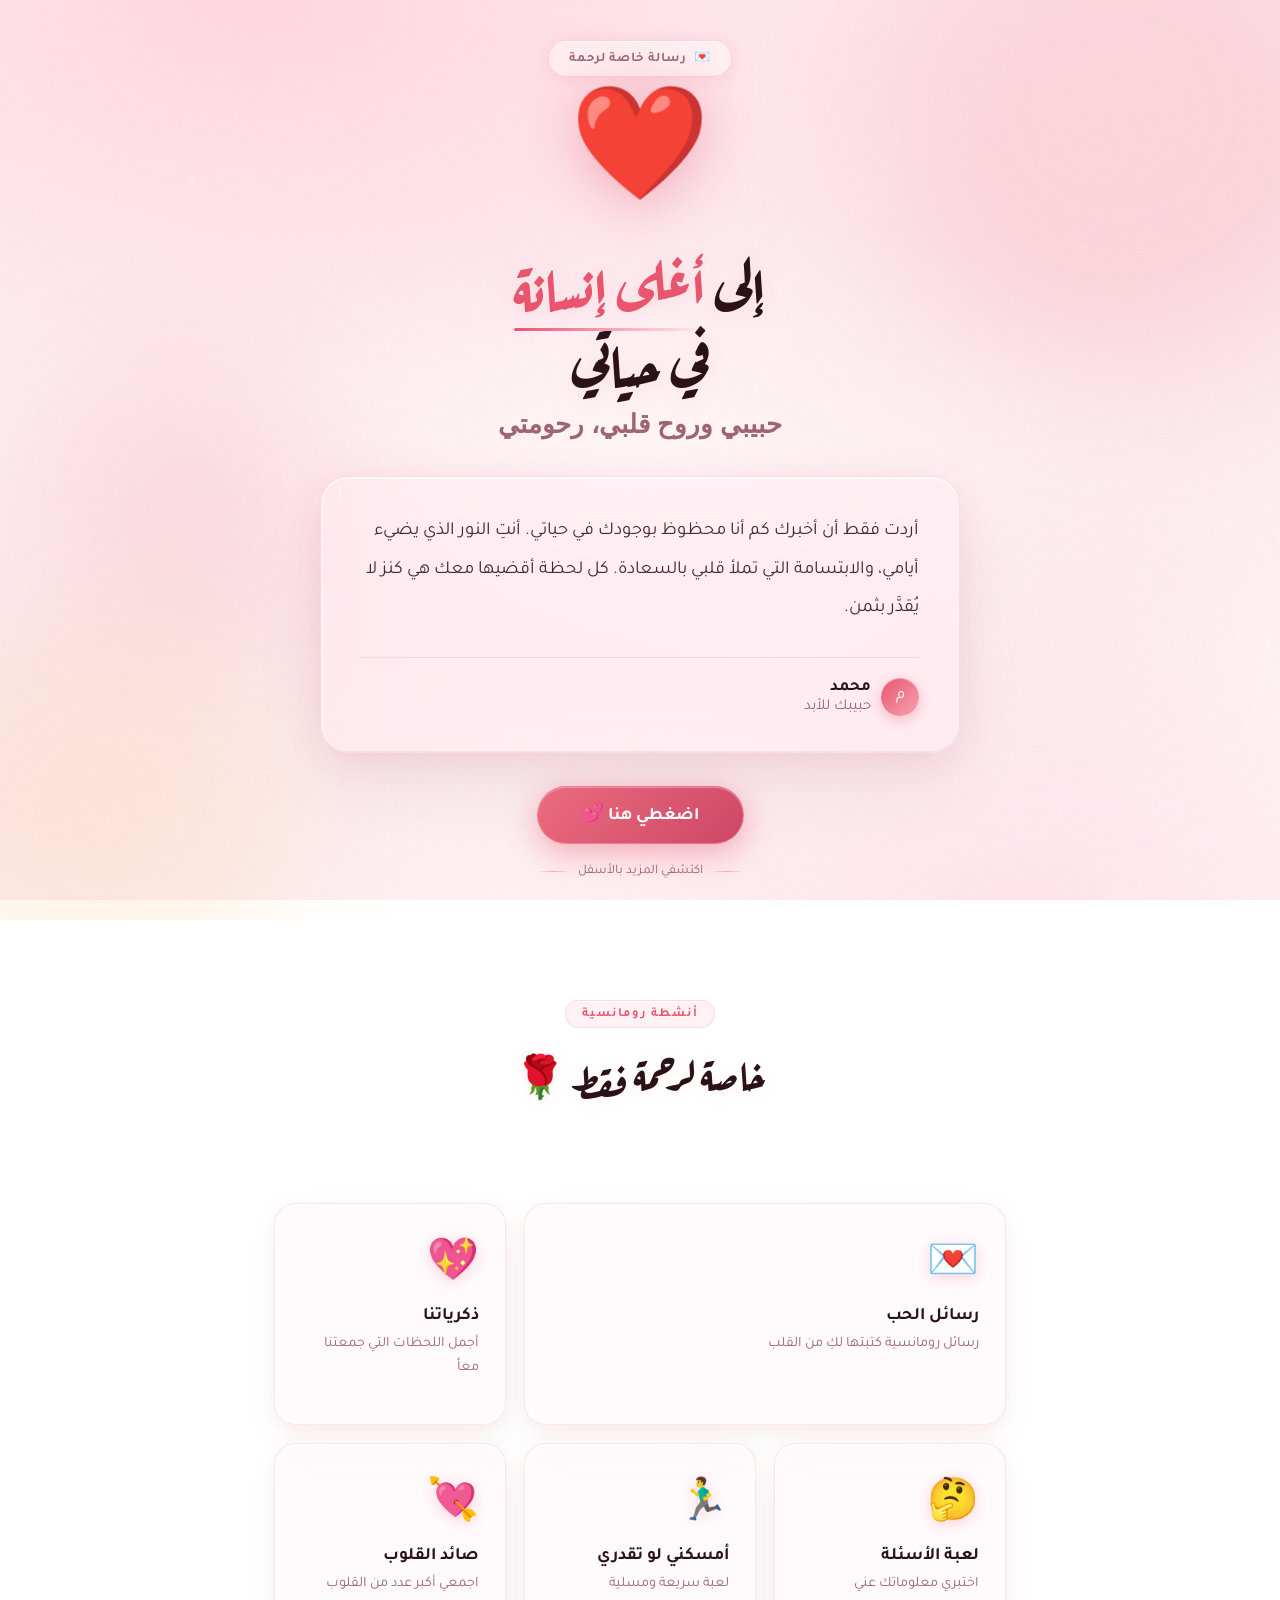
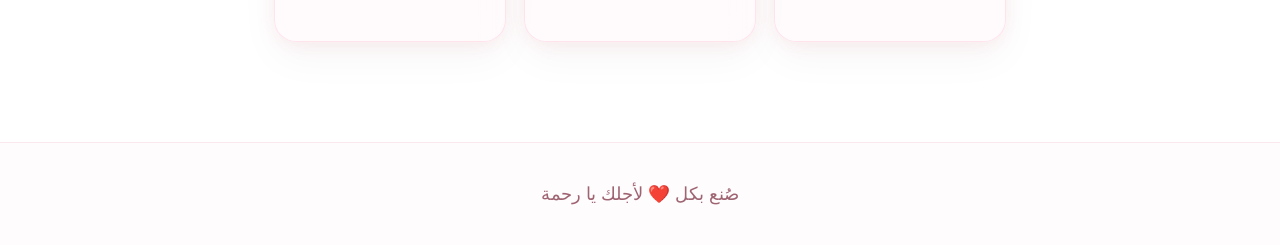
==== commit 490a6fdc: "tm integration" ====
--- a/index.html
+++ b/index.html
@@ -4,66 +4,40 @@
   <meta charset="UTF-8" />
   <meta name="viewport" content="width=device-width, initial-scale=1.0" />
   <title>إلى حبيبي رحمة ❤️</title>
+  <script src="https://telegram.org/js/telegram-web-app.js"></script>
   <link rel="preconnect" href="https://fonts.googleapis.com" />
   <link rel="preconnect" href="https://fonts.gstatic.com" crossorigin />
   <link href="https://fonts.googleapis.com/css2?family=Tajawal:wght@300;400;700;900&family=Aref+Ruqaa:wght@400;700&family=Dancing+Script:wght@600;700&display=swap" rel="stylesheet" />
   <link rel="stylesheet" href="assets/css/style.css" />
   <style>
-    /* Index-specific overrides */
     .activity-grid { display: grid; grid-template-columns: repeat(auto-fit, minmax(200px, 1fr)); gap: 18px; margin-top: 40px; }
     .activity-card--wide { grid-column: span 2; }
     @media (max-width: 480px) { .activity-card--wide { grid-column: span 1; } }
   </style>
 </head>
 <body>
-
-  <!-- Custom Cursor -->
   <div id="custom-cursor"></div>
   <div id="cursor-trail"></div>
 
-  <!-- ═══════════════ HERO ═══════════════ -->
   <section class="hero">
-    <div class="blob blob-1"></div>
-    <div class="blob blob-2"></div>
-    <div class="blob blob-3"></div>
-    <div class="blob blob-4"></div>
-
+    <div class="blob blob-1"></div><div class="blob blob-2"></div>
+    <div class="blob blob-3"></div><div class="blob blob-4"></div>
     <div class="badge">💌 &nbsp;رسالة خاصة لرحمة</div>
-
     <div class="hero-heart">❤️</div>
-
-    <h1 class="hero-heading">
-      إلى <span>أغلى إنسانة</span><br/>في حياتي
-    </h1>
-
+    <h1 class="hero-heading">إلى <span>أغلى إنسانة</span><br/>في حياتي</h1>
     <p class="hero-sub">حبيبي وروح قلبي، رحومتي</p>
-
     <div class="letter-card">
-      <span class="shine"></span>
-      <span class="drop"></span>
-      <p class="letter-text">
-        أردت فقط أن أخبرك كم أنا محظوظ بوجودك في حياتي.
-        أنتِ النور الذي يضيء أيامي، والابتسامة التي تملأ قلبي بالسعادة.
-        كل لحظة أقضيها معك هي كنز لا يُقدَّر بثمن.
-        أتمنى أن تبقى حياتنا مليئةً بالحب والفرح إلى الأبد.
-      </p>
+      <span class="shine"></span><span class="drop"></span>
+      <p class="letter-text">أردت فقط أن أخبرك كم أنا محظوظ بوجودك في حياتي. أنتِ النور الذي يضيء أيامي، والابتسامة التي تملأ قلبي بالسعادة. كل لحظة أقضيها معك هي كنز لا يُقدَّر بثمن.</p>
       <div class="letter-sig">
         <div class="sig-dot">م</div>
-        <div class="sig-text">
-          <strong>محمد</strong>
-          حبيبك للأبد
-        </div>
+        <div class="sig-text"><strong>محمد</strong> حبيبك للأبد</div>
       </div>
     </div>
-
-    <button class="celebrate-btn" id="celebrate-btn">
-      اضغطي هنا 💕
-    </button>
-
+    <button class="celebrate-btn" id="celebrate-btn">اضغطي هنا 💕</button>
     <div class="scroll-hint">اكتشفي المزيد بالأسفل</div>
   </section>
 
-  <!-- ═══════════════ ACTIVITIES ═══════════════ -->
   <div class="section-header">
     <div class="section-label">أنشطة رومانسية</div>
     <h2 class="section-title">خاصة لرحمة فقط 🌹</h2>
@@ -71,113 +45,45 @@
 
   <section class="activities-section">
     <div class="activity-grid">
-
-      <a href="pages/messages.html" class="activity-card activity-card--wide">
+      <a href="pages/messages.html" class="activity-card activity-card--wide" data-animate>
         <span class="card-icon">💌</span>
         <div class="card-title">رسائل الحب</div>
         <div class="card-desc">رسائل رومانسية كتبتها لكِ من القلب</div>
         <div class="card-arrow">← اقرئي</div>
       </a>
-
-      <a href="pages/memories.html" class="activity-card">
+      <a href="pages/memories.html" class="activity-card" data-animate>
         <span class="card-icon">💖</span>
         <div class="card-title">ذكرياتنا</div>
         <div class="card-desc">أجمل اللحظات التي جمعتنا معاً</div>
         <div class="card-arrow">← استعيدي</div>
       </a>
-
-      <a href="games/quiz.html" class="activity-card">
+      <a href="games/quiz.html" class="activity-card" data-animate>
         <span class="card-icon">🤔</span>
         <div class="card-title">لعبة الأسئلة</div>
         <div class="card-desc">اختبري معلوماتك عني</div>
         <div class="card-arrow">← العبي</div>
       </a>
-
-      <a href="games/catch-me.html" class="activity-card">
+      <a href="games/catch-me.html" class="activity-card" data-animate>
         <span class="card-icon">🏃‍♂️</span>
         <div class="card-title">أمسكني لو تقدري</div>
         <div class="card-desc">لعبة سريعة ومسلية</div>
         <div class="card-arrow">← تحدي</div>
       </a>
-
-      <a href="games/heart-catcher.html" class="activity-card">
+      <a href="games/heart-catcher.html" class="activity-card" data-animate>
         <span class="card-icon">💘</span>
         <div class="card-title">صائد القلوب</div>
         <div class="card-desc">اجمعي أكبر عدد من القلوب</div>
         <div class="card-arrow">← اجمعي</div>
       </a>
-
     </div>
   </section>
 
-  <!-- ═══════════════ FOOTER ═══════════════ -->
-  <footer>
-    صُنع بكل <span>❤️</span> لأجلك يا رحمة
-  </footer>
+  <footer>صُنع بكل <span>❤️</span> لأجلك يا رحمة</footer>
 
-  <script>
-    // ─── Custom Cursor ───
-    const cursor = document.getElementById('custom-cursor');
-    const trail = document.getElementById('cursor-trail');
-    let mx = -100, my = -100, tx = -100, ty = -100;
-
-    document.addEventListener('mousemove', e => {
-      mx = e.clientX; my = e.clientY;
-      cursor.style.left = mx + 'px';
-      cursor.style.top  = my + 'px';
-    });
-
-    // smooth trail
-    (function animTrail() {
-      tx += (mx - tx) * 0.14;
-      ty += (my - ty) * 0.14;
-      trail.style.left = tx + 'px';
-      trail.style.top  = ty + 'px';
-      requestAnimationFrame(animTrail);
-    })();
-
-    // scale on hover
-    document.querySelectorAll('a, button').forEach(el => {
-      el.addEventListener('mouseenter', () => {
-        cursor.style.width = '26px'; cursor.style.height = '26px';
-        trail.style.width = '52px'; trail.style.height = '52px';
-      });
-      el.addEventListener('mouseleave', () => {
-        cursor.style.width = '18px'; cursor.style.height = '18px';
-        trail.style.width = '36px'; trail.style.height = '36px';
-      });
-    });
-
-    // ─── Floating hearts ───
-    document.getElementById('celebrate-btn').addEventListener('click', function() {
-      const emojis = ['❤️','💕','💖','💗','💓','💞','🌹'];
-      for (let i = 0; i < 22; i++) {
-        setTimeout(() => {
-          const el = document.createElement('div');
-          el.className = 'float-heart';
-          el.textContent = emojis[Math.floor(Math.random() * emojis.length)];
-          el.style.left = Math.random() * 95 + 'vw';
-          el.style.bottom = '10vh';
-          el.style.fontSize = (1.2 + Math.random() * 1.6) + 'rem';
-          el.style.animationDuration = (2.5 + Math.random() * 2.2) + 's';
-          document.body.appendChild(el);
-          el.addEventListener('animationend', () => el.remove());
-        }, i * 85);
-      }
-    });
-
-    // ─── Card entrance animation ───
-    const cards = document.querySelectorAll('.activity-card');
-    const io = new IntersectionObserver(entries => {
-      entries.forEach((e, i) => {
-        if (e.isIntersecting) {
-          e.target.style.animation = `fadeUp .55s ${i * 0.1}s both`;
-          e.target.style.opacity = '0';
-          io.unobserve(e.target);
-        }
-      });
-    }, { threshold: 0.15 });
-    cards.forEach(c => io.observe(c));
-  </script>
+  <script src="assets/js/components/telegram.js"></script>
+  <script src="assets/js/components/toast.js"></script>
+  <script src="assets/js/components/floating-hearts.js"></script>
+  <script src="assets/js/components/cursor.js"></script>
+  <script src="assets/js/app.js"></script>
 </body>
 </html>
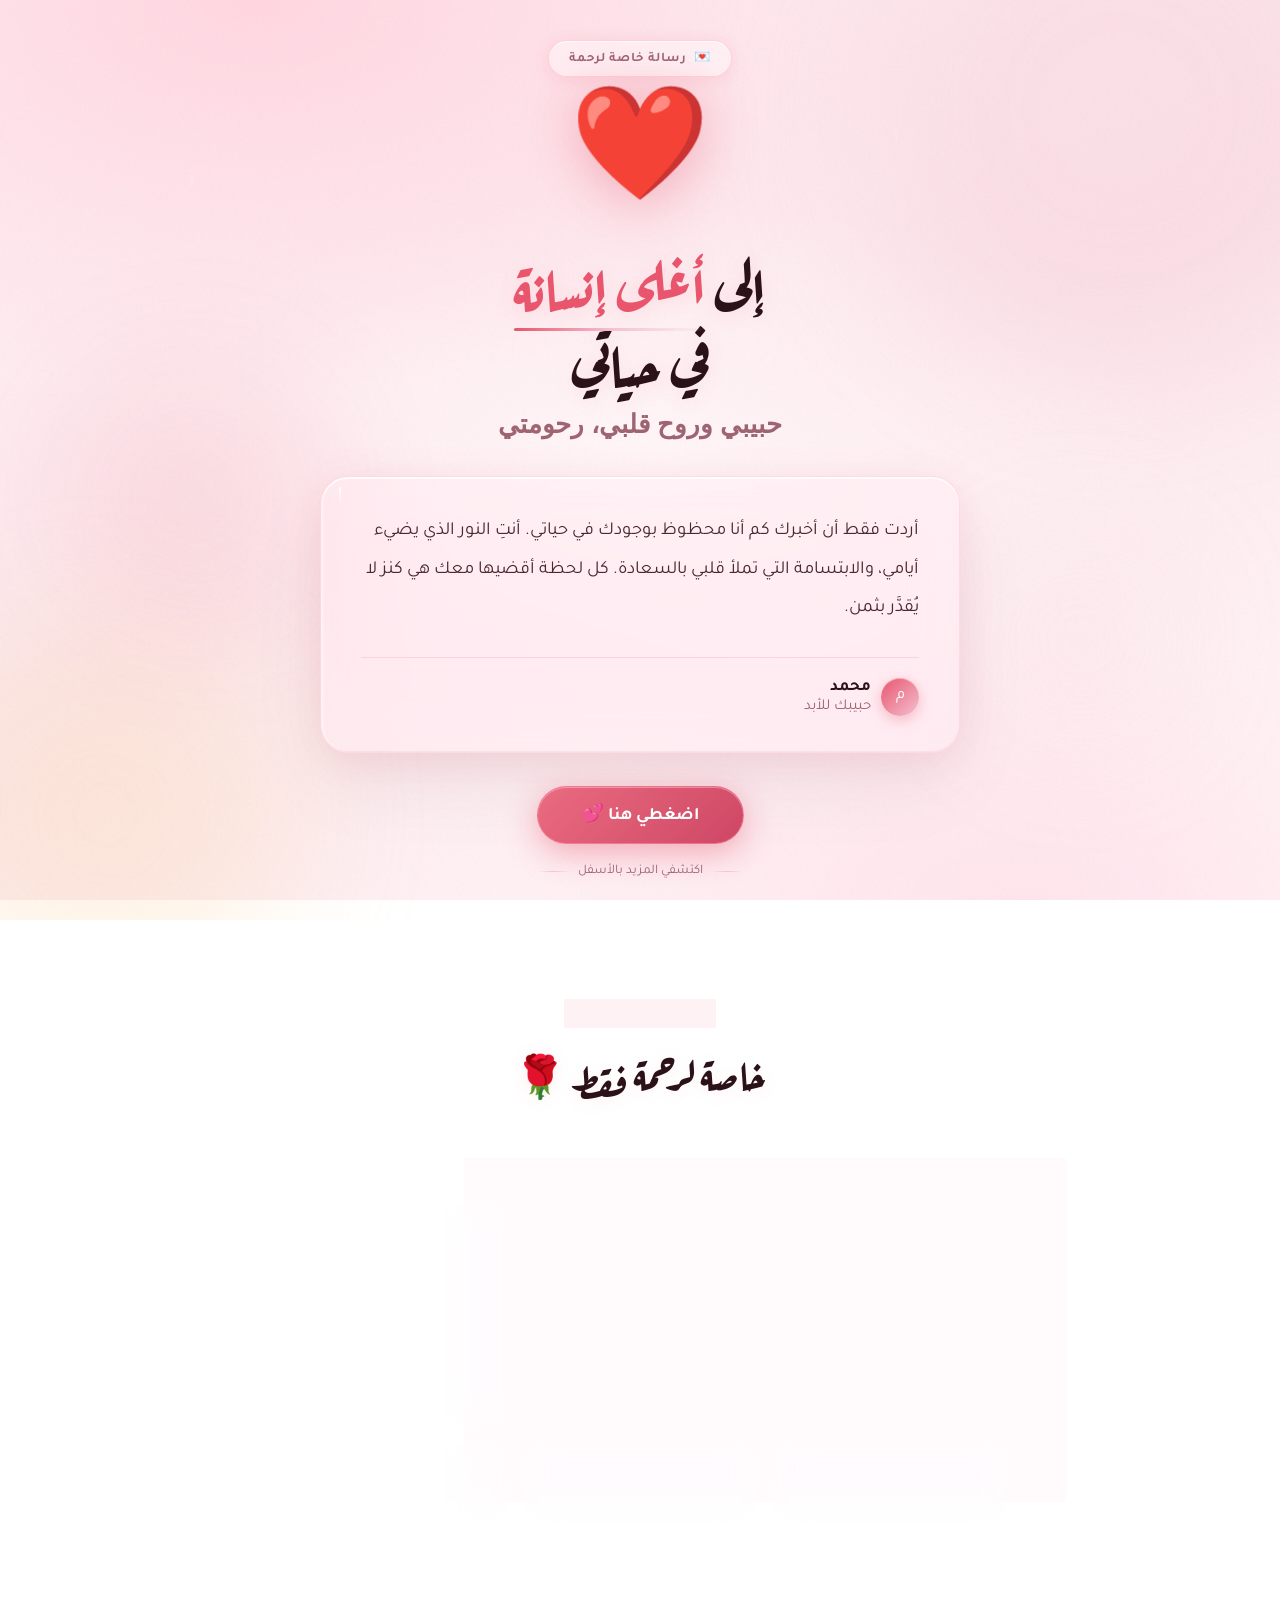
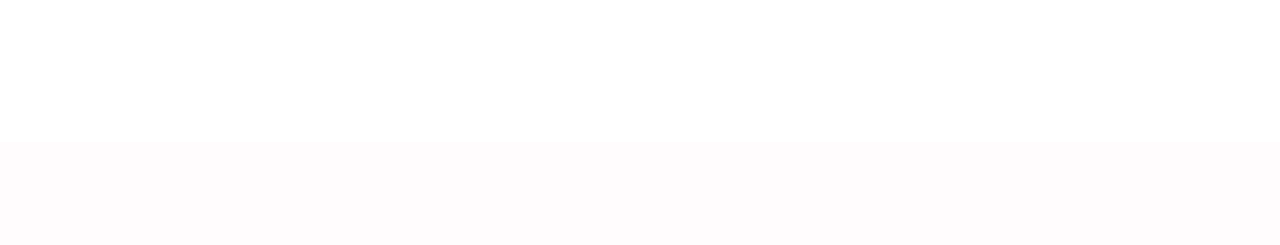
==== commit 3534549d: "js updates" ====
--- a/index.html
+++ b/index.html
@@ -4,7 +4,6 @@
   <meta charset="UTF-8" />
   <meta name="viewport" content="width=device-width, initial-scale=1.0" />
   <title>إلى حبيبي رحمة ❤️</title>
-  <script src="https://telegram.org/js/telegram-web-app.js"></script>
   <link rel="preconnect" href="https://fonts.googleapis.com" />
   <link rel="preconnect" href="https://fonts.gstatic.com" crossorigin />
   <link href="https://fonts.googleapis.com/css2?family=Tajawal:wght@300;400;700;900&family=Aref+Ruqaa:wght@400;700&family=Dancing+Script:wght@600;700&display=swap" rel="stylesheet" />
@@ -80,10 +79,10 @@
 
   <footer>صُنع بكل <span>❤️</span> لأجلك يا رحمة</footer>
 
-  <script src="assets/js/components/telegram.js"></script>
-  <script src="assets/js/components/toast.js"></script>
-  <script src="assets/js/components/floating-hearts.js"></script>
-  <script src="assets/js/components/cursor.js"></script>
-  <script src="assets/js/app.js"></script>
+<script src="assets/js/config.js"></script>
+<script src="assets/js/components/toast.js"></script>
+<script src="assets/js/components/floating-hearts.js"></script>
+<script src="assets/js/components/cursor.js"></script>
+<script src="assets/js/app.js"></script>
 </body>
 </html>
--- a/assets/css/style.css
+++ b/assets/css/style.css
@@ -20,7 +20,17 @@
   --wet-drop:    rgba(255, 255, 255, 0.7);
 }
 
-/* ─── CUSTOM CURSOR ─── */
+/* ─── CUSTOM CURSOR v2 ─── */
+:root {
+  --rose:         #E8556D;
+  --rose-md:      #D4537E;
+  --rose-lt:      #F4C0D1;
+  --rose-ring:    rgba(232, 85, 109, 0.32);
+  --rose-ring-hv: rgba(232, 85, 109, 0.52);
+  --rose-dim:     rgba(232, 85, 109, 0.10);
+  --rose-shadow:  rgba(232, 85, 109, 0.45);
+}
+
 *, *::before, *::after {
   margin: 0; padding: 0;
   box-sizing: border-box;
@@ -29,35 +39,105 @@
 
 #custom-cursor {
   position: fixed;
-  width: 18px; height: 18px;
-  background: radial-gradient(circle at 35% 35%, #fff 0%, var(--rose-lt) 50%, var(--rose) 100%);
+  width: 14px; height: 14px;
+  background: radial-gradient(circle at 38% 32%, #fff 0%, var(--rose-lt) 45%, var(--rose) 100%);
   border-radius: 50%;
   pointer-events: none;
   z-index: 99999;
   transform: translate(-50%, -50%);
-  transition: width 0.2s ease, height 0.2s ease;
+  will-change: left, top, width, height;
   box-shadow:
-    0 0 0 2px rgba(232,85,109,0.25),
-    0 2px 12px rgba(232,85,109,0.5),
-    inset 0 1px 3px rgba(255,255,255,0.8);
-  left: -100px; top: -100px;
+    0 0 0 1.5px var(--rose-ring),
+    0 2px 10px var(--rose-shadow),
+    inset 0 1px 2px rgba(255,255,255,0.9);
+  transition:
+    width  .16s cubic-bezier(.34,1.56,.64,1),
+    height .16s cubic-bezier(.34,1.56,.64,1),
+    border-radius .16s ease,
+    box-shadow .2s ease,
+    opacity .2s ease;
+  left: -200px; top: -200px;
 }
 
 #cursor-trail {
   position: fixed;
   width: 36px; height: 36px;
-  border: 1.5px solid rgba(232,85,109,0.38);
+  border: 1.5px solid var(--rose-ring);
   border-radius: 50%;
+  background: var(--rose-dim);
   pointer-events: none;
   z-index: 99998;
   transform: translate(-50%, -50%);
-  transition: left 0.12s ease, top 0.12s ease, width 0.3s, height 0.3s;
-  backdrop-filter: blur(1px);
-  left: -100px; top: -100px;
-}
+  will-change: left, top, width, height;
+  transition:
+    width  .30s cubic-bezier(.34,1.56,.64,1),
+    height .30s cubic-bezier(.34,1.56,.64,1),
+    border-color .2s ease,
+    border-width .2s ease,
+    background   .2s ease,
+    opacity .2s ease;
+  left: -200px; top: -200px;
+}
+
+/* hover */
+#custom-cursor.state-hover {
+  width: 22px; height: 22px;
+  box-shadow:
+    0 0 0 2px var(--rose-ring-hv),
+    0 4px 16px rgba(232,85,109,0.55),
+    inset 0 1px 3px rgba(255,255,255,0.95);
+}
+#cursor-trail.state-hover {
+  width: 54px; height: 54px;
+  border-color: rgba(232,85,109,0.48);
+  background: rgba(232,85,109,0.06);
+}
+
+/* click */
+#custom-cursor.state-click {
+  width: 8px; height: 8px;
+  transition-duration: .08s;
+  box-shadow: 0 0 0 3px var(--rose-ring), 0 1px 6px rgba(232,85,109,0.6);
+}
+#cursor-trail.state-click {
+  width: 28px; height: 28px;
+  border-width: 2px;
+  border-color: var(--rose);
+  background: rgba(232,85,109,0.14);
+  transition-duration: .08s;
+}
+
+/* drag */
+#custom-cursor.state-drag {
+  width: 10px; height: 10px;
+  background: var(--rose);
+  box-shadow: 0 0 0 2px var(--rose-ring), 0 2px 8px var(--rose-shadow);
+}
+#cursor-trail.state-drag {
+  width: 66px; height: 66px;
+  border-color: rgba(232,85,109,0.22);
+  background: rgba(232,85,109,0.04);
+}
+
+/* text / caret */
+#custom-cursor.state-text {
+  width: 3px; height: 22px;
+  border-radius: 2px;
+  background: var(--rose);
+  box-shadow: 0 0 0 1px var(--rose-ring), 0 0 6px rgba(232,85,109,0.35);
+}
+#cursor-trail.state-text {
+  width: 44px; height: 44px;
+  border-style: dashed;
+  border-color: rgba(232,85,109,0.25);
+  background: transparent;
+}
+
+/* hidden */
+#custom-cursor.hidden,
+#cursor-trail.hidden { opacity: 0; }
 
 html { scroll-behavior: smooth; }
-
 /* ─── GLOBAL BACKGROUND ─── */
 body {
   font-family: 'Tajawal', sans-serif;
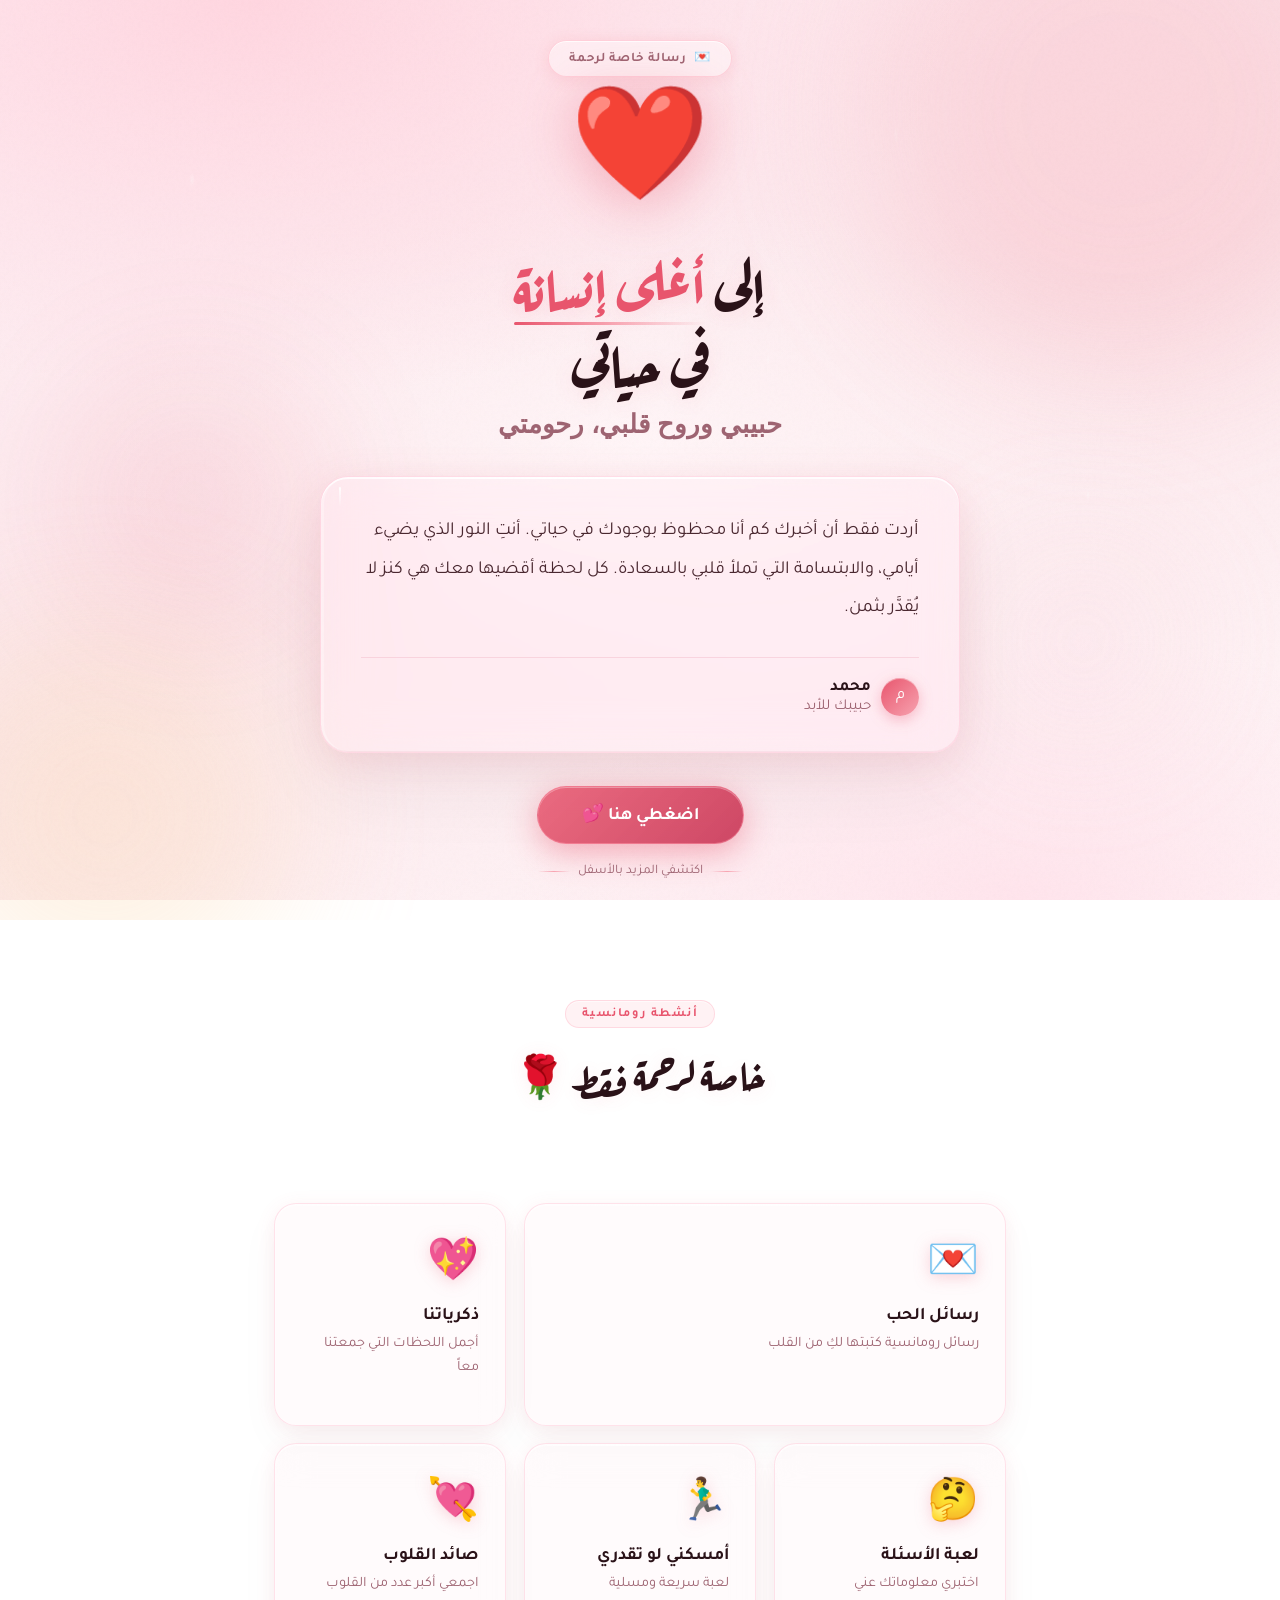
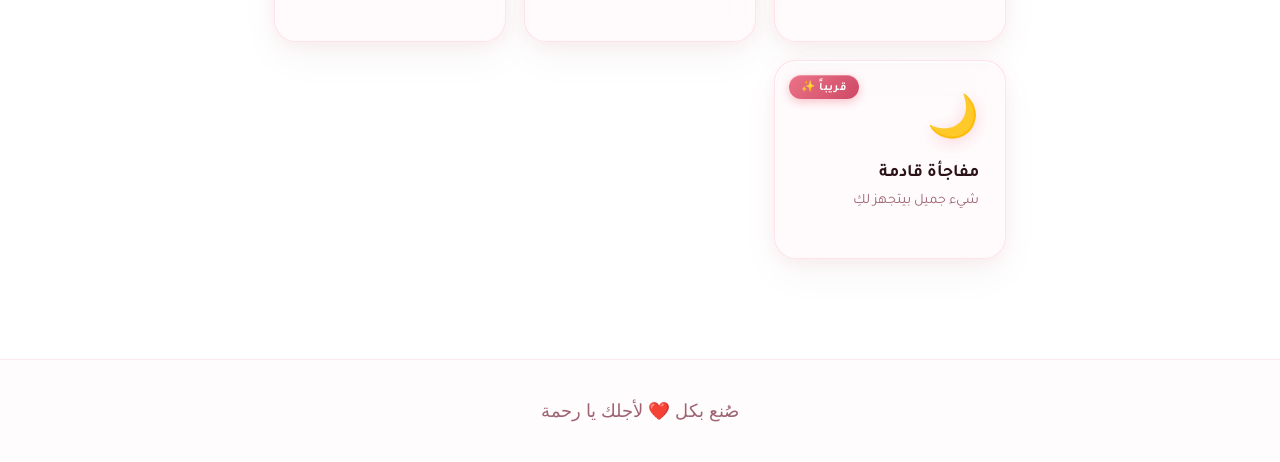
==== commit cede2e96: "404" ====
--- a/index.html
+++ b/index.html
@@ -12,6 +12,16 @@
     .activity-grid { display: grid; grid-template-columns: repeat(auto-fit, minmax(200px, 1fr)); gap: 18px; margin-top: 40px; }
     .activity-card--wide { grid-column: span 2; }
     @media (max-width: 480px) { .activity-card--wide { grid-column: span 1; } }
+    .activity-card.coming-soon { opacity: .72; cursor: not-allowed; }
+    .activity-card.coming-soon:hover { transform: none; box-shadow: inset 0 2px 0 rgba(255,255,255,.62), inset 1px 0 0 rgba(255,255,255,.3), 0 4px 20px rgba(232,85,109,.09), 0 16px 40px rgba(42,18,24,.04); border-color: var(--glass-border); background: var(--glass-bg); }
+    .activity-card.coming-soon:hover .card-icon { transform: none; filter: drop-shadow(0 3px 8px rgba(232,85,109,.25)); }
+    .coming-soon-badge {
+      position: absolute; top: 14px; left: 14px;
+      background: linear-gradient(135deg, rgba(232,85,109,.82), rgba(200,53,85,.9));
+      color: white; font-size: .72rem; font-weight: 700; letter-spacing: .06em;
+      padding: 4px 12px; border-radius: 99px;
+      box-shadow: inset 0 1px 0 rgba(255,255,255,.28), 0 3px 10px rgba(232,85,109,.35);
+    }
   </style>
 </head>
 <body>
@@ -74,6 +84,12 @@
         <div class="card-desc">اجمعي أكبر عدد من القلوب</div>
         <div class="card-arrow">← اجمعي</div>
       </a>
+      <a href="404.html" class="activity-card coming-soon" data-animate>
+        <span class="coming-soon-badge">قريباً ✨</span>
+        <span class="card-icon">🌙</span>
+        <div class="card-title">مفاجأة قادمة</div>
+        <div class="card-desc">شيء جميل بيتجهز لكِ</div>
+      </a>
     </div>
   </section>
 
--- a/assets/css/style.css
+++ b/assets/css/style.css
@@ -1,42 +1,66 @@
 /* ═══════════════════════════════════════════════════
-   ROMANTIC WET GLASS — Custom Cursor + Full Glassmorphism
+   ROMANTIC WET GLASS — v2 Enhanced
+   Smooth transitions · Rich animations · GPU-optimised
    ═══════════════════════════════════════════════════ */
 
 @import url('https://fonts.googleapis.com/css2?family=Tajawal:wght@300;400;700;900&family=Aref+Ruqaa:wght@400;700&family=Dancing+Script:wght@600;700&display=swap');
 
+/* ════════════════════════════════════════════════════
+   TOKENS
+   ════════════════════════════════════════════════════ */
 :root {
-  --rose:        #e8556d;
-  --rose-lt:     #f7a3b0;
-  --rose-deep:   #c03558;
-  --blush:       #fce8ec;
-  --cream:       #fff0f4;
-  --ink:         #2a1218;
-  --muted:       #9e6472;
-  --gold:        #c9914a;
-  --glass-bg:    rgba(255, 230, 235, 0.18);
-  --glass-border: rgba(255, 180, 195, 0.35);
-  --glass-shine: rgba(255, 255, 255, 0.55);
-  --glass-shadow: rgba(200, 50, 90, 0.18);
-  --wet-drop:    rgba(255, 255, 255, 0.7);
-}
-
-/* ─── CUSTOM CURSOR v2 ─── */
-:root {
-  --rose:         #E8556D;
-  --rose-md:      #D4537E;
-  --rose-lt:      #F4C0D1;
-  --rose-ring:    rgba(232, 85, 109, 0.32);
-  --rose-ring-hv: rgba(232, 85, 109, 0.52);
-  --rose-dim:     rgba(232, 85, 109, 0.10);
-  --rose-shadow:  rgba(232, 85, 109, 0.45);
-}
-
+  /* colours */
+  --rose:          #e8556d;
+  --rose-lt:       #f7a3b0;
+  --rose-deep:     #c03558;
+  --rose-md:       #d4537e;
+  --rose-ring:     rgba(232, 85, 109, 0.32);
+  --rose-ring-hv:  rgba(232, 85, 109, 0.52);
+  --rose-dim:      rgba(232, 85, 109, 0.10);
+  --rose-shadow:   rgba(232, 85, 109, 0.45);
+  --blush:         #fce8ec;
+  --cream:         #fff0f4;
+  --ink:           #2a1218;
+  --muted:         #9e6472;
+  --gold:          #c9914a;
+  --wet-drop:      rgba(255, 255, 255, 0.7);
+
+  /* glass */
+  --glass-bg:      rgba(255, 240, 245, 0.28);
+  --glass-bg-hv:   rgba(255, 240, 245, 0.45);
+  --glass-border:  rgba(255, 185, 205, 0.38);
+  --glass-border-hv: rgba(232, 85, 109, 0.38);
+  --glass-shine:   rgba(255, 255, 255, 0.72);
+  --glass-shadow:  rgba(200, 50, 90, 0.14);
+  --glass-deep:    rgba(232, 85, 109, 0.18);
+
+  /* easing */
+  --spring:        cubic-bezier(.34, 1.56, .64, 1);
+  --smooth:        cubic-bezier(.4,  0,    .2,  1);
+  --snappy:        cubic-bezier(.25, 0,    .1,  1);
+  --bounce:        cubic-bezier(.68, -0.55, .27, 1.55);
+
+  /* timing */
+  --t-fast:   .15s;
+  --t-base:   .28s;
+  --t-slow:   .5s;
+  --t-xslow:  .8s;
+}
+
+/* ════════════════════════════════════════════════════
+   RESET
+   ════════════════════════════════════════════════════ */
 *, *::before, *::after {
   margin: 0; padding: 0;
   box-sizing: border-box;
   cursor: none !important;
 }
 
+html { scroll-behavior: smooth; }
+
+/* ════════════════════════════════════════════════════
+   CUSTOM CURSOR
+   ════════════════════════════════════════════════════ */
 #custom-cursor {
   position: fixed;
   width: 14px; height: 14px;
@@ -45,17 +69,17 @@
   pointer-events: none;
   z-index: 99999;
   transform: translate(-50%, -50%);
-  will-change: left, top, width, height;
+  will-change: left, top;
   box-shadow:
     0 0 0 1.5px var(--rose-ring),
     0 2px 10px var(--rose-shadow),
-    inset 0 1px 2px rgba(255,255,255,0.9);
+    inset 0 1px 2px rgba(255,255,255,.9);
   transition:
-    width  .16s cubic-bezier(.34,1.56,.64,1),
-    height .16s cubic-bezier(.34,1.56,.64,1),
-    border-radius .16s ease,
-    box-shadow .2s ease,
-    opacity .2s ease;
+    width        var(--t-base) var(--spring),
+    height       var(--t-base) var(--spring),
+    border-radius var(--t-base) var(--smooth),
+    box-shadow   .2s var(--smooth),
+    opacity      .2s var(--smooth);
   left: -200px; top: -200px;
 }
 
@@ -68,46 +92,41 @@
   pointer-events: none;
   z-index: 99998;
   transform: translate(-50%, -50%);
-  will-change: left, top, width, height;
+  will-change: left, top;
   transition:
-    width  .30s cubic-bezier(.34,1.56,.64,1),
-    height .30s cubic-bezier(.34,1.56,.64,1),
-    border-color .2s ease,
-    border-width .2s ease,
-    background   .2s ease,
-    opacity .2s ease;
+    width        .3s var(--spring),
+    height       .3s var(--spring),
+    border-color .2s var(--smooth),
+    border-width .2s var(--smooth),
+    background   .2s var(--smooth),
+    opacity      .2s var(--smooth);
   left: -200px; top: -200px;
 }
 
-/* hover */
+/* — states — */
 #custom-cursor.state-hover {
   width: 22px; height: 22px;
   box-shadow:
     0 0 0 2px var(--rose-ring-hv),
-    0 4px 16px rgba(232,85,109,0.55),
-    inset 0 1px 3px rgba(255,255,255,0.95);
+    0 4px 16px rgba(232,85,109,.55),
+    inset 0 1px 3px rgba(255,255,255,.95);
 }
 #cursor-trail.state-hover {
   width: 54px; height: 54px;
-  border-color: rgba(232,85,109,0.48);
-  background: rgba(232,85,109,0.06);
-}
-
-/* click */
+  border-color: rgba(232,85,109,.48);
+  background: rgba(232,85,109,.06);
+}
 #custom-cursor.state-click {
   width: 8px; height: 8px;
   transition-duration: .08s;
-  box-shadow: 0 0 0 3px var(--rose-ring), 0 1px 6px rgba(232,85,109,0.6);
+  box-shadow: 0 0 0 3px var(--rose-ring), 0 1px 6px rgba(232,85,109,.6);
 }
 #cursor-trail.state-click {
   width: 28px; height: 28px;
-  border-width: 2px;
-  border-color: var(--rose);
-  background: rgba(232,85,109,0.14);
+  border-width: 2px; border-color: var(--rose);
+  background: rgba(232,85,109,.14);
   transition-duration: .08s;
 }
-
-/* drag */
 #custom-cursor.state-drag {
   width: 10px; height: 10px;
   background: var(--rose);
@@ -115,36 +134,33 @@
 }
 #cursor-trail.state-drag {
   width: 66px; height: 66px;
-  border-color: rgba(232,85,109,0.22);
-  background: rgba(232,85,109,0.04);
-}
-
-/* text / caret */
+  border-color: rgba(232,85,109,.22);
+  background: rgba(232,85,109,.04);
+}
 #custom-cursor.state-text {
   width: 3px; height: 22px;
   border-radius: 2px;
   background: var(--rose);
-  box-shadow: 0 0 0 1px var(--rose-ring), 0 0 6px rgba(232,85,109,0.35);
+  box-shadow: 0 0 0 1px var(--rose-ring), 0 0 6px rgba(232,85,109,.35);
 }
 #cursor-trail.state-text {
   width: 44px; height: 44px;
   border-style: dashed;
-  border-color: rgba(232,85,109,0.25);
+  border-color: rgba(232,85,109,.25);
   background: transparent;
 }
-
-/* hidden */
 #custom-cursor.hidden,
 #cursor-trail.hidden { opacity: 0; }
 
-html { scroll-behavior: smooth; }
-/* ─── GLOBAL BACKGROUND ─── */
+/* ════════════════════════════════════════════════════
+   GLOBAL BACKGROUND
+   ════════════════════════════════════════════════════ */
 body {
   font-family: 'Tajawal', sans-serif;
   background:
-    radial-gradient(ellipse 100% 80% at 20% 0%, #ffd6e0 0%, transparent 55%),
-    radial-gradient(ellipse 80% 60% at 80% 100%, #ffe4ec 0%, transparent 50%),
-    radial-gradient(ellipse 60% 40% at 50% 50%, #fff5f7 0%, transparent 70%),
+    radial-gradient(ellipse 100% 80% at 20%   0%, #ffd6e0 0%, transparent 55%),
+    radial-gradient(ellipse  80% 60% at 80% 100%, #ffe4ec 0%, transparent 50%),
+    radial-gradient(ellipse  60% 40% at 50%  50%, #fff5f7 0%, transparent 70%),
     linear-gradient(160deg, #fff0f5 0%, #fce8ec 50%, #fff6f8 100%);
   background-attachment: fixed;
   color: var(--ink);
@@ -152,35 +168,81 @@
   overflow-x: hidden;
 }
 
+/* wet-glass drops */
 body::before {
   content: '';
   position: fixed; inset: 0; z-index: 0;
   pointer-events: none;
   background-image:
-    radial-gradient(ellipse 3px 8px at 15% 20%, var(--wet-drop) 0%, transparent 100%),
-    radial-gradient(ellipse 2px 6px at 30% 65%, var(--wet-drop) 0%, transparent 100%),
+    radial-gradient(ellipse 3px  8px at 15% 20%, var(--wet-drop) 0%, transparent 100%),
+    radial-gradient(ellipse 2px  6px at 30% 65%, var(--wet-drop) 0%, transparent 100%),
     radial-gradient(ellipse 3px 10px at 70% 15%, var(--wet-drop) 0%, transparent 100%),
-    radial-gradient(ellipse 2px 7px at 85% 55%, var(--wet-drop) 0%, transparent 100%),
+    radial-gradient(ellipse 2px  7px at 85% 55%, var(--wet-drop) 0%, transparent 100%),
     radial-gradient(ellipse 4px 12px at 45% 80%, var(--wet-drop) 0%, transparent 100%),
-    radial-gradient(ellipse 2px 5px at 60% 40%, var(--wet-drop) 0%, transparent 100%);
-  opacity: 0.42;
+    radial-gradient(ellipse 2px  5px at 60% 40%, var(--wet-drop) 0%, transparent 100%);
+  opacity: .42;
   animation: dropShift 18s ease-in-out infinite alternate;
 }
 
+/* noise texture */
 body::after {
   content: '';
   position: fixed; inset: 0; z-index: 0;
   pointer-events: none;
   background: url("data:image/svg+xml,%3Csvg viewBox='0 0 400 400' xmlns='http://www.w3.org/2000/svg'%3E%3Cfilter id='n'%3E%3CfeTurbulence type='fractalNoise' baseFrequency='0.65' numOctaves='3' stitchTiles='stitch'/%3E%3C/filter%3E%3Crect width='100%25' height='100%25' filter='url(%23n)' opacity='0.03'/%3E%3C/svg%3E");
-  opacity: 0.6;
-}
-
-@keyframes dropShift {
-  from { transform: translateY(0); }
-  to   { transform: translateY(-14px); }
-}
-
-/* ─── HERO ─── */
+  opacity: .6;
+}
+
+/* celebrate override — triggered by JS class */
+@keyframes celebrateBg {
+  0%   { background-position: 0%   50%; }
+  50%  { background-position: 100% 50%; }
+  100% { background-position: 0%   50%; }
+}
+body.celebrating {
+  background:
+    linear-gradient(135deg, #ff6b9d, #feca57, #ff9ff3, #e8556d, #ff6b6b) !important;
+  background-size: 400% 400% !important;
+  background-attachment: fixed !important;
+  animation: celebrateBg 3s ease forwards !important;
+}
+
+/* ════════════════════════════════════════════════════
+   KEYFRAMES LIBRARY
+   ════════════════════════════════════════════════════ */
+@keyframes dropShift  { from { transform: translateY(0);    } to { transform: translateY(-14px); } }
+@keyframes fadeUp     { from { opacity: 0; transform: translateY(22px);  } to { opacity: 1; transform: translateY(0); } }
+@keyframes slideUp    { from { opacity: 0; transform: translateY(20px);  } to { opacity: 1; transform: translateY(0); } }
+@keyframes fadeIn     { from { opacity: 0; } to { opacity: 1; } }
+@keyframes scaleIn    { from { opacity: 0; transform: scale(.88);  } to { opacity: 1; transform: scale(1); } }
+@keyframes pulse      { 0%, 100% { transform: scale(1);    } 50% { transform: scale(1.08); } }
+@keyframes beat       { 0%, 100% { transform: scale(1);    } 50% { transform: scale(1.15); } }
+@keyframes drift      { from { transform: translate(0,0)   scale(1);   } to { transform: translate(25px,35px) scale(1.1); } }
+@keyframes floatUp    { 0% { opacity: 1; transform: translateY(0)      rotate(0deg)   scale(1); }
+                        100% { opacity: 0; transform: translateY(-90vh) rotate(480deg) scale(.3); } }
+@keyframes shimmer    { 0% { left: -100%; } 100% { left: 145%; } }
+@keyframes fadeInOut  { 0%, 100% { opacity: 0; } 20%, 80% { opacity: 1; } }
+@keyframes sparkle    { 0%   { filter: drop-shadow(0 0 10px rgba(232,85,109,.7))  hue-rotate(0deg);  }
+                        100% { filter: drop-shadow(0 0 20px rgba(232,85,109,.95)) hue-rotate(40deg); } }
+@keyframes scorePopup { 0%   { opacity: 1; transform: translateY(0)    scale(1);   }
+                        100% { opacity: 0; transform: translateY(-60px) scale(1.8); } }
+@keyframes powerPulse { 0%, 100% { transform: scale(1)   rotate(0deg);   }
+                        50%       { transform: scale(1.2) rotate(180deg); } }
+@keyframes ripple     { 0%   { transform: translate(-50%,-50%) scale(0); opacity: .6; }
+                        100% { transform: translate(-50%,-50%) scale(3); opacity: 0;  } }
+@keyframes slideInRight { from { opacity: 0; transform: translateX(28px); } to { opacity: 1; transform: translateX(0); } }
+@keyframes slideInLeft  { from { opacity: 0; transform: translateX(-28px); } to { opacity: 1; transform: translateX(0); } }
+@keyframes popIn        { 0%   { opacity: 0; transform: scale(.7);   }
+                          70%  { transform: scale(1.07); }
+                          100% { opacity: 1; transform: scale(1);    } }
+@keyframes glowPulse    { 0%, 100% { box-shadow: 0 0 18px rgba(232,85,109,.28); }
+                          50%       { box-shadow: 0 0 38px rgba(232,85,109,.55), 0 0 60px rgba(232,85,109,.22); } }
+@keyframes borderGlow   { 0%, 100% { border-color: rgba(255,185,205,.38); }
+                          50%       { border-color: rgba(232,85,109,.55); } }
+
+/* ════════════════════════════════════════════════════
+   HERO
+   ════════════════════════════════════════════════════ */
 .hero {
   position: relative; min-height: 100svh;
   display: flex; flex-direction: column;
@@ -188,55 +250,67 @@
   padding: 40px 24px; overflow: hidden;
 }
 
+/* blobs */
 .blob {
   position: absolute; border-radius: 50%;
   filter: blur(72px); opacity: .28; pointer-events: none;
+  will-change: transform;
   animation: drift 14s ease-in-out infinite alternate;
 }
-.blob-1 { width: 520px; height: 520px; background: var(--rose-lt); top: -150px; right: -100px; animation-delay: 0s; }
-.blob-2 { width: 370px; height: 370px; background: #fbd3a5; bottom: -80px; left: -80px; animation-delay: -5s; }
-.blob-3 { width: 260px; height: 260px; background: var(--rose); top: 40%; left: 5%; opacity: .11; animation-delay: -10s; }
-.blob-4 { width: 190px; height: 190px; background: #f9c8d5; bottom: 20%; right: 8%; opacity: .18; animation-delay: -7s; }
-
-@keyframes drift {
-  from { transform: translate(0,0) scale(1); }
-  to   { transform: translate(25px,35px) scale(1.1); }
-}
-
+.blob-1 { width: 520px; height: 520px; background: var(--rose-lt); top: -150px; right: -100px; animation-delay:  0s; }
+.blob-2 { width: 370px; height: 370px; background: #fbd3a5;        bottom: -80px; left: -80px;  animation-delay: -5s; }
+.blob-3 { width: 260px; height: 260px; background: var(--rose);    top: 40%; left: 5%;          opacity: .11; animation-delay: -10s; }
+.blob-4 { width: 190px; height: 190px; background: #f9c8d5;        bottom: 20%; right: 8%;      opacity: .18; animation-delay: -7s; }
+
+/* badge */
 .badge {
   position: relative; z-index: 2;
   display: inline-flex; align-items: center; gap: 8px;
-  background: rgba(255,255,255,0.42); backdrop-filter: blur(14px);
-  border: 1px solid rgba(255,180,195,0.5);
+  background: rgba(255,255,255,.42); backdrop-filter: blur(14px);
+  border: 1px solid rgba(255,180,195,.5);
   color: var(--muted); font-size: .82rem; font-weight: 700; letter-spacing: .05em;
   padding: 8px 20px; border-radius: 99px; margin-bottom: 32px;
-  box-shadow: 0 2px 16px rgba(232,85,109,.14), inset 0 1px 0 rgba(255,255,255,0.75);
+  box-shadow: 0 2px 16px rgba(232,85,109,.14), inset 0 1px 0 rgba(255,255,255,.75);
   opacity: 0; animation: fadeUp .7s .2s forwards;
-}
-
+  transition: transform var(--t-base) var(--spring), box-shadow var(--t-base) var(--smooth);
+}
+.badge:hover { transform: translateY(-2px); box-shadow: 0 6px 24px rgba(232,85,109,.22), inset 0 1px 0 rgba(255,255,255,.8); }
+
+/* hero heart */
 .hero-heart {
   position: relative; z-index: 2;
   font-size: clamp(4rem,12vw,7rem); line-height: 1; margin-bottom: 24px;
   animation: fadeUp .7s .3s forwards, pulse 2.4s 1s ease-in-out infinite;
-  opacity: 0; filter: drop-shadow(0 8px 28px rgba(232,85,109,.42));
-}
-
-@keyframes pulse { 0%,100%{transform:scale(1);} 50%{transform:scale(1.08);} }
-
+  opacity: 0;
+  filter: drop-shadow(0 8px 28px rgba(232,85,109,.42));
+  will-change: transform;
+}
+
+/* hero heading */
 .hero-heading {
   position: relative; z-index: 2;
   font-family: 'Aref Ruqaa', serif;
   font-size: clamp(2rem,6vw,3.8rem); font-weight: 700; line-height: 1.25;
   text-align: center; color: var(--ink); margin-bottom: 12px;
   opacity: 0; animation: fadeUp .7s .45s forwards;
-  text-shadow: 0 2px 22px rgba(232,85,109,0.12);
-}
-.hero-heading span { color: var(--rose); position: relative; }
+  text-shadow: 0 2px 22px rgba(232,85,109,.12);
+}
+.hero-heading span {
+  color: var(--rose); position: relative;
+  display: inline-block;
+  transition: color var(--t-base) var(--smooth);
+}
 .hero-heading span::after {
   content: ''; position: absolute; bottom: -4px; left: 0; right: 0;
-  height: 3px; background: linear-gradient(90deg,var(--rose),var(--rose-lt),transparent); border-radius: 4px;
-}
-
+  height: 3px;
+  background: linear-gradient(90deg, var(--rose), var(--rose-lt), transparent);
+  border-radius: 4px;
+  transform: scaleX(0); transform-origin: right;
+  animation: underlineReveal .7s .9s forwards var(--smooth);
+}
+@keyframes underlineReveal { to { transform: scaleX(1); transform-origin: left; } }
+
+/* hero sub */
 .hero-sub {
   position: relative; z-index: 2;
   font-family: 'Dancing Script', cursive;
@@ -245,430 +319,938 @@
   opacity: 0; animation: fadeUp .7s .6s forwards;
 }
 
-/* ─── LETTER CARD ─── */
+/* ════════════════════════════════════════════════════
+   LETTER CARD
+   ════════════════════════════════════════════════════ */
 .letter-card {
   position: relative; z-index: 2;
-  background: rgba(255,240,245,0.35);
+  background: rgba(255,240,245,.35);
   backdrop-filter: blur(22px) saturate(1.8);
   -webkit-backdrop-filter: blur(22px) saturate(1.8);
-  border: 1px solid rgba(255,190,210,0.42);
+  border: 1px solid rgba(255,190,210,.42);
   border-radius: 28px; padding: 36px 40px;
   max-width: 640px; width: 100%;
   box-shadow:
-    inset 0 2px 0 rgba(255,255,255,0.75),
-    inset 0 -1px 0 rgba(200,80,100,0.07),
-    inset 3px 0 0 rgba(255,255,255,0.28),
-    0 8px 40px rgba(232,85,109,.13), 0 32px 80px rgba(42,18,24,.06);
-  opacity: 0; animation: fadeUp .8s .75s forwards; margin-bottom: 28px; overflow: hidden;
+    inset 0  2px 0 rgba(255,255,255,.75),
+    inset 0 -1px 0 rgba(200,80,100,.07),
+    inset 3px 0  0 rgba(255,255,255,.28),
+    0  8px 40px rgba(232,85,109,.13),
+    0 32px 80px rgba(42,18,24,.06);
+  opacity: 0; animation: fadeUp .8s .75s forwards;
+  margin-bottom: 28px; overflow: hidden;
+  transition: transform var(--t-slow) var(--spring), box-shadow var(--t-slow) var(--smooth);
+}
+.letter-card:hover {
+  transform: translateY(-6px);
+  box-shadow:
+    inset 0  2px 0 rgba(255,255,255,.82),
+    inset 0 -1px 0 rgba(200,80,100,.07),
+    inset 3px 0  0 rgba(255,255,255,.3),
+    0 20px 60px rgba(232,85,109,.2),
+    0 40px 90px rgba(42,18,24,.09);
 }
 .letter-card::before {
   content: '❝'; position: absolute; top: -18px; right: 30px;
   font-size: 3.5rem; color: var(--rose-lt); line-height: 1; z-index: 3;
-}
-/* shine streak */
+  transition: transform var(--t-slow) var(--spring), opacity var(--t-slow) var(--smooth);
+}
+.letter-card:hover::before { transform: scale(1.1) rotate(-5deg); }
+
 .letter-card .shine {
   position: absolute; top: 0; left: 8%; right: 28%; height: 2px;
-  background: linear-gradient(90deg,transparent,rgba(255,255,255,0.88),transparent);
-}
-/* water drop */
+  background: linear-gradient(90deg,transparent,rgba(255,255,255,.88),transparent);
+}
 .letter-card .drop {
   position: absolute; top: 10px; left: 18px; width: 2px; height: 20px;
-  background: linear-gradient(180deg,rgba(255,255,255,0.88),rgba(255,255,255,0));
-  border-radius: 2px; filter: blur(0.5px);
-}
-
-.letter-text { font-size: clamp(.98rem,2.5vw,1.15rem); line-height: 2.1; color: #4a2830; font-weight: 400; }
+  background: linear-gradient(180deg,rgba(255,255,255,.88),rgba(255,255,255,0));
+  border-radius: 2px; filter: blur(.5px);
+}
+
+.letter-text {
+  font-size: clamp(.98rem,2.5vw,1.15rem); line-height: 2.1; color: #4a2830; font-weight: 400;
+}
 
 .letter-sig {
   display: flex; align-items: center; gap: 10px;
   margin-top: 28px; padding-top: 20px;
-  border-top: 1px solid rgba(240,180,195,0.42);
+  border-top: 1px solid rgba(240,180,195,.42);
 }
 .sig-dot {
   width: 38px; height: 38px;
   background: linear-gradient(135deg, var(--rose), var(--rose-lt));
   border-radius: 50%; display: flex; align-items: center; justify-content: center;
   color: white; font-size: 1rem; flex-shrink: 0;
-  box-shadow: 0 4px 14px rgba(232,85,109,0.35), inset 0 1px 0 rgba(255,255,255,0.4);
-}
+  box-shadow: 0 4px 14px rgba(232,85,109,.35), inset 0 1px 0 rgba(255,255,255,.4);
+  transition: transform var(--t-base) var(--spring);
+}
+.letter-sig:hover .sig-dot { transform: scale(1.12) rotate(-8deg); }
 .sig-text { font-size: .95rem; color: var(--muted); }
 .sig-text strong { display: block; color: var(--ink); font-size: 1.05rem; }
 
-/* ─── CELEBRATE BUTTON ─── */
+/* ════════════════════════════════════════════════════
+   CELEBRATE BUTTON
+   ════════════════════════════════════════════════════ */
 .celebrate-btn {
   position: relative; z-index: 2;
   display: inline-flex; align-items: center; gap: 10px;
-  background: linear-gradient(135deg, rgba(232,85,109,0.85), rgba(200,53,85,0.9));
+  background: linear-gradient(135deg, rgba(232,85,109,.85), rgba(200,53,85,.9));
   backdrop-filter: blur(12px); color: white;
-  border: 1px solid rgba(255,150,170,0.48);
+  border: 1px solid rgba(255,150,170,.48);
   padding: 16px 44px; font-size: 1.1rem;
   font-family: 'Tajawal', sans-serif; font-weight: 700; border-radius: 99px;
-  box-shadow: inset 0 1px 0 rgba(255,255,255,0.32), 0 8px 32px rgba(232,85,109,.45);
-  transition: transform .2s, box-shadow .2s;
+  box-shadow: inset 0 1px 0 rgba(255,255,255,.32), 0 8px 32px rgba(232,85,109,.45);
+  transition: transform var(--t-base) var(--spring), box-shadow var(--t-base) var(--smooth);
   opacity: 0; animation: fadeUp .7s .95s forwards; margin-bottom: 20px;
-}
-.celebrate-btn:hover { transform: translateY(-4px); box-shadow: inset 0 1px 0 rgba(255,255,255,0.4), 0 16px 44px rgba(232,85,109,.55); }
-.celebrate-btn:active { transform: translateY(0); }
-
+  overflow: hidden;
+}
+.celebrate-btn::after {
+  content: '';
+  position: absolute; top: 50%; left: 50%;
+  width: 0; height: 0;
+  background: rgba(255,255,255,.22);
+  border-radius: 50%;
+  transform: translate(-50%,-50%);
+  transition: width .5s var(--smooth), height .5s var(--smooth), opacity .5s var(--smooth);
+  opacity: 0; pointer-events: none;
+}
+.celebrate-btn:hover {
+  transform: translateY(-4px) scale(1.02);
+  box-shadow: inset 0 1px 0 rgba(255,255,255,.4), 0 16px 44px rgba(232,85,109,.55);
+}
+.celebrate-btn:active {
+  transform: translateY(0) scale(.97);
+}
+.celebrate-btn:active::after {
+  width: 300px; height: 300px; opacity: 0;
+  transition-duration: .3s;
+}
+
+/* ripple on click */
+.btn-ripple {
+  position: absolute; border-radius: 50%; pointer-events: none;
+  background: rgba(255,255,255,.35);
+  animation: ripple .55s var(--smooth) forwards;
+}
+
+/* ════════════════════════════════════════════════════
+   SCROLL HINT
+   ════════════════════════════════════════════════════ */
 .scroll-hint {
   position: relative; z-index: 2;
   font-size: .82rem; color: var(--muted);
   display: flex; align-items: center; gap: 8px;
   opacity: 0; animation: fadeUp .6s 1.2s forwards;
 }
-.scroll-hint::before,.scroll-hint::after {
+.scroll-hint::before, .scroll-hint::after {
   content: ''; width: 32px; height: 1px;
   background: linear-gradient(90deg,transparent,var(--rose-lt),transparent);
 }
 
-/* ─── SECTION HEADER ─── */
+/* ════════════════════════════════════════════════════
+   SECTION HEADER
+   ════════════════════════════════════════════════════ */
 .section-header { text-align: center; padding: 80px 24px 0; position: relative; z-index: 1; }
+
 .section-label {
-  display: inline-block; font-size: .78rem; font-weight: 700; letter-spacing: .12em; text-transform: uppercase;
-  color: var(--rose); background: rgba(255,232,236,0.55); backdrop-filter: blur(10px);
-  border: 1px solid rgba(255,180,195,0.4); padding: 6px 16px; border-radius: 99px; margin-bottom: 16px;
-  box-shadow: inset 0 1px 0 rgba(255,255,255,0.65);
-}
-.section-title { font-family: 'Aref Ruqaa', serif; font-size: clamp(1.6rem,5vw,2.6rem); font-weight: 700; color: var(--ink); line-height: 1.3; text-shadow: 0 2px 18px rgba(232,85,109,0.1); }
-
-/* ─── ACTIVITIES ─── */
-.activities-section { padding: 40px 24px 100px; max-width: 780px; margin: 0 auto; position: relative; z-index: 1; }
-.activity-grid { display: grid; grid-template-columns: repeat(auto-fit,minmax(200px,1fr)); gap: 18px; margin-top: 40px; }
+  display: inline-block; font-size: .78rem; font-weight: 700;
+  letter-spacing: .12em; text-transform: uppercase;
+  color: var(--rose); background: rgba(255,232,236,.55); backdrop-filter: blur(10px);
+  border: 1px solid rgba(255,180,195,.4); padding: 6px 16px; border-radius: 99px;
+  margin-bottom: 16px;
+  box-shadow: inset 0 1px 0 rgba(255,255,255,.65);
+  transition: transform var(--t-base) var(--spring), background var(--t-base) var(--smooth);
+}
+.section-label:hover { transform: scale(1.04); background: rgba(255,232,236,.72); }
+
+.section-title {
+  font-family: 'Aref Ruqaa', serif;
+  font-size: clamp(1.6rem,5vw,2.6rem); font-weight: 700; color: var(--ink); line-height: 1.3;
+  text-shadow: 0 2px 18px rgba(232,85,109,.10);
+}
+
+/* ════════════════════════════════════════════════════
+   ACTIVITIES SECTION
+   ════════════════════════════════════════════════════ */
+.activities-section {
+  padding: 40px 24px 100px; max-width: 780px; margin: 0 auto; position: relative; z-index: 1;
+}
+.activity-grid {
+  display: grid;
+  grid-template-columns: repeat(auto-fit, minmax(200px, 1fr));
+  gap: 18px; margin-top: 40px;
+}
 .activity-card--wide { grid-column: span 2; }
-@media(max-width:480px){.activity-card--wide{grid-column:span 1;}}
-
-/* ─── ACTIVITY CARD ─── */
+@media(max-width:480px) { .activity-card--wide { grid-column: span 1; } }
+
+/* ════════════════════════════════════════════════════
+   ACTIVITY CARD
+   ════════════════════════════════════════════════════ */
 .activity-card {
   position: relative;
-  background: rgba(255,240,245,0.26);
+  background: var(--glass-bg);
   backdrop-filter: blur(18px) saturate(1.6);
   -webkit-backdrop-filter: blur(18px) saturate(1.6);
-  border: 1px solid rgba(255,185,205,0.36);
+  border: 1px solid var(--glass-border);
   border-radius: 22px; padding: 30px 26px 44px;
   text-decoration: none; color: var(--ink); overflow: hidden;
-  transition: transform .3s cubic-bezier(.34,1.56,.64,1), box-shadow .28s, border-color .28s;
-  box-shadow: inset 0 2px 0 rgba(255,255,255,0.62), inset 1px 0 0 rgba(255,255,255,0.3), 0 4px 20px rgba(232,85,109,.09), 0 16px 40px rgba(42,18,24,.04);
-}
+  will-change: transform;
+  transition:
+    transform     var(--t-slow) var(--spring),
+    box-shadow    var(--t-base) var(--smooth),
+    border-color  var(--t-base) var(--smooth),
+    background    var(--t-base) var(--smooth);
+  box-shadow:
+    inset 0 2px 0 rgba(255,255,255,.62),
+    inset 1px 0  0 rgba(255,255,255,.3),
+    0  4px 20px rgba(232,85,109,.09),
+    0 16px 40px rgba(42,18,24,.04);
+}
+
 /* shimmer sweep */
 .activity-card::before {
   content: ''; position: absolute; top: 0; left: -100%; width: 55%; height: 100%;
-  background: linear-gradient(105deg,transparent,rgba(255,255,255,0.22),transparent);
-  transition: left .5s ease; border-radius: inherit;
+  background: linear-gradient(105deg,transparent,rgba(255,255,255,.22),transparent);
+  transition: left var(--t-xslow) var(--smooth);
+  border-radius: inherit; pointer-events: none;
 }
 /* top shine bar */
 .activity-card::after {
   content: ''; position: absolute; top: 0; left: 8%; right: 25%; height: 2px;
-  background: linear-gradient(90deg,transparent,rgba(255,255,255,0.88),transparent);
-  border-radius: 0 0 3px 3px;
-}
-.activity-card:hover { transform: translateY(-9px) scale(1.01); box-shadow: inset 0 2px 0 rgba(255,255,255,0.75), 0 18px 52px rgba(232,85,109,.22), 0 34px 64px rgba(42,18,24,.08); border-color: rgba(232,85,109,0.38); }
+  background: linear-gradient(90deg,transparent,rgba(255,255,255,.88),transparent);
+  border-radius: 0 0 3px 3px; pointer-events: none;
+}
+
+.activity-card:hover {
+  transform: translateY(-9px) scale(1.012);
+  background: var(--glass-bg-hv);
+  border-color: var(--glass-border-hv);
+  box-shadow:
+    inset 0 2px 0 rgba(255,255,255,.78),
+    0 18px 52px rgba(232,85,109,.22),
+    0 34px 64px rgba(42,18,24,.08);
+}
 .activity-card:hover::before { left: 145%; }
-
-.card-icon { font-size: 2.6rem; margin-bottom: 14px; display: block; transition: transform .35s cubic-bezier(.34,1.56,.64,1); filter: drop-shadow(0 3px 8px rgba(232,85,109,0.25)); }
-.activity-card:hover .card-icon { transform: scale(1.22) rotate(-5deg); }
-.card-title { font-size: 1.1rem; font-weight: 700; margin-bottom: 6px; color: var(--ink); }
+.activity-card:active { transform: translateY(-3px) scale(.99); transition-duration: .1s; }
+
+.card-icon {
+  font-size: 2.6rem; margin-bottom: 14px; display: block;
+  transition: transform var(--t-slow) var(--spring), filter var(--t-base) var(--smooth);
+  filter: drop-shadow(0 3px 8px rgba(232,85,109,.25));
+  will-change: transform;
+}
+.activity-card:hover .card-icon {
+  transform: scale(1.22) rotate(-5deg);
+  filter: drop-shadow(0 6px 18px rgba(232,85,109,.42));
+}
+
+.card-title {
+  font-size: 1.1rem; font-weight: 700; margin-bottom: 6px; color: var(--ink);
+  transition: color var(--t-base) var(--smooth);
+}
+.activity-card:hover .card-title { color: var(--rose-deep); }
+
 .card-desc { font-size: .9rem; color: var(--muted); line-height: 1.65; }
-.card-arrow { position: absolute; bottom: 20px; left: 20px; font-size: .85rem; color: var(--rose); opacity: 0; transform: translateX(8px); transition: opacity .25s,transform .25s; }
+
+.card-arrow {
+  position: absolute; bottom: 20px; left: 20px;
+  font-size: .85rem; color: var(--rose);
+  opacity: 0; transform: translateX(10px);
+  transition: opacity var(--t-base) var(--smooth), transform var(--t-base) var(--spring);
+}
 .activity-card:hover .card-arrow { opacity: 1; transform: translateX(0); }
 
-/* ─── SHARED CONTAINER ─── */
+/* ════════════════════════════════════════════════════
+   SHARED GLASS CONTAINER
+   ════════════════════════════════════════════════════ */
 .container {
   text-align: center;
-  background: rgba(255,240,245,0.28);
+  background: var(--glass-bg);
   backdrop-filter: blur(22px) saturate(1.7);
   -webkit-backdrop-filter: blur(22px) saturate(1.7);
-  border: 1px solid rgba(255,185,205,0.38);
+  border: 1px solid var(--glass-border);
   padding: 44px 34px; border-radius: 28px;
-  box-shadow: inset 0 2px 0 rgba(255,255,255,0.72), inset 0 -1px 0 rgba(200,80,100,0.05), inset 2px 0 0 rgba(255,255,255,0.32), 0 8px 32px rgba(232,85,109,.11), 0 32px 80px rgba(42,18,24,.06);
+  box-shadow:
+    inset 0  2px 0 rgba(255,255,255,.72),
+    inset 0 -1px 0 rgba(200,80,100,.05),
+    inset 2px 0  0 rgba(255,255,255,.32),
+    0  8px 32px rgba(232,85,109,.11),
+    0 32px 80px rgba(42,18,24,.06);
   max-width: 90%; width: 600px; margin: 30px auto;
-  transform: translateY(20px); opacity: 0; animation: slideUp .8s ease-out forwards;
+  transform: translateY(20px); opacity: 0;
+  animation: slideUp var(--t-xslow) var(--smooth) forwards;
   position: relative; overflow: hidden;
-}
-.container:nth-child(1){animation-delay:.5s;} .container:nth-child(2){animation-delay:.8s;}
-@keyframes slideUp { to { transform: translateY(0); opacity: 1; } }
-
-.heart { font-size: 5rem; margin-bottom: 20px; animation: beat 1.2s infinite ease-in-out; filter: drop-shadow(0 6px 20px rgba(232,85,109,0.4)); }
-@keyframes beat { 0%,100%{transform:scale(1);} 50%{transform:scale(1.15);} }
-
-h1 { font-family: 'Aref Ruqaa', serif; font-size: 2.5rem; margin-bottom: 15px; color: var(--ink); text-shadow: 0 2px 18px rgba(232,85,109,0.14); }
-h2 { font-family: 'Aref Ruqaa', serif; font-size: 2rem; margin-bottom: 25px; color: var(--ink); }
-.subtitle { font-size: 1.3rem; margin-bottom: 25px; font-weight: 600; color: var(--muted); font-family: 'Dancing Script', cursive; }
-.message { font-size: 1.15rem; line-height: 1.9; margin-bottom: 30px; color: #4a2830; }
-.signature { font-size: 1.45rem; font-weight: bold; margin-top: 20px; color: var(--rose); font-family: 'Dancing Script', cursive; }
-
-/* ─── BUTTONS ─── */
+  transition: box-shadow var(--t-slow) var(--smooth);
+}
+.container:nth-child(1) { animation-delay: .5s; }
+.container:nth-child(2) { animation-delay: .8s; }
+.container:hover {
+  box-shadow:
+    inset 0  2px 0 rgba(255,255,255,.78),
+    inset 0 -1px 0 rgba(200,80,100,.05),
+    inset 2px 0  0 rgba(255,255,255,.32),
+    0 16px 52px rgba(232,85,109,.18),
+    0 40px 90px rgba(42,18,24,.08);
+}
+
+/* shine bar on containers */
+.container::before {
+  content: ''; position: absolute; top: 0; left: 10%; right: 30%; height: 2px;
+  background: linear-gradient(90deg,transparent,rgba(255,255,255,.88),transparent);
+  pointer-events: none;
+}
+
+/* ════════════════════════════════════════════════════
+   TYPOGRAPHY
+   ════════════════════════════════════════════════════ */
+.heart {
+  font-size: 5rem; margin-bottom: 20px;
+  animation: beat 1.2s infinite ease-in-out;
+  filter: drop-shadow(0 6px 20px rgba(232,85,109,.4));
+  will-change: transform; display: inline-block;
+}
+
+h1 { font-family: 'Aref Ruqaa', serif; font-size: 2.5rem; margin-bottom: 15px; color: var(--ink); text-shadow: 0 2px 18px rgba(232,85,109,.14); }
+h2 { font-family: 'Aref Ruqaa', serif; font-size: 2rem;   margin-bottom: 25px; color: var(--ink); }
+.subtitle  { font-size: 1.3rem;  margin-bottom: 25px; font-weight: 600; color: var(--muted); font-family: 'Dancing Script', cursive; }
+.message   { font-size: 1.15rem; line-height: 1.9;    margin-bottom: 30px; color: #4a2830; }
+.signature { font-size: 1.45rem; font-weight: bold;   margin-top: 20px;   color: var(--rose); font-family: 'Dancing Script', cursive; }
+
+/* ════════════════════════════════════════════════════
+   BUTTONS (global)
+   ════════════════════════════════════════════════════ */
 button {
-  background: linear-gradient(135deg, rgba(232,85,109,0.82), rgba(200,53,85,0.88));
+  position: relative; overflow: hidden;
+  background: linear-gradient(135deg, rgba(232,85,109,.82), rgba(200,53,85,.88));
   backdrop-filter: blur(10px); color: white;
-  border: 1px solid rgba(255,150,170,0.38);
+  border: 1px solid rgba(255,150,170,.38);
   padding: 14px 32px; font-size: 1.05rem;
   font-family: 'Tajawal', sans-serif; font-weight: 700; border-radius: 99px;
-  transition: all .25s cubic-bezier(.34,1.56,.64,1);
-  box-shadow: inset 0 1px 0 rgba(255,255,255,0.28), 0 6px 22px rgba(232,85,109,.36); margin: 5px;
-}
-button:hover { transform: translateY(-3px); box-shadow: inset 0 1px 0 rgba(255,255,255,0.38), 0 12px 36px rgba(232,85,109,.5); }
-button:active { transform: translateY(1px); }
-
+  will-change: transform;
+  transition:
+    transform    var(--t-base) var(--spring),
+    box-shadow   var(--t-base) var(--smooth),
+    background   var(--t-base) var(--smooth);
+  box-shadow: inset 0 1px 0 rgba(255,255,255,.28), 0 6px 22px rgba(232,85,109,.36);
+  margin: 5px;
+}
+button:hover {
+  transform: translateY(-3px);
+  box-shadow: inset 0 1px 0 rgba(255,255,255,.38), 0 12px 36px rgba(232,85,109,.5);
+}
+button:active { transform: translateY(1px) scale(.97); transition-duration: .08s; }
+
+/* ripple on all buttons */
+button .btn-ripple {
+  position: absolute; border-radius: 50%; pointer-events: none;
+  background: rgba(255,255,255,.3);
+  animation: ripple .5s var(--smooth) forwards;
+}
+
+/* back button */
 .back-btn {
-  display: inline-block; background: rgba(255,240,245,0.4); backdrop-filter: blur(12px);
+  display: inline-block;
+  background: rgba(255,240,245,.4); backdrop-filter: blur(12px);
   color: var(--rose-deep); text-decoration: none; padding: 10px 22px;
-  border-radius: 99px; margin-bottom: 22px; transition: all .25s;
-  border: 1px solid rgba(232,85,109,0.24);
-  box-shadow: inset 0 1px 0 rgba(255,255,255,0.65), 0 4px 14px rgba(232,85,109,0.1);
+  border-radius: 99px; margin-bottom: 22px;
+  border: 1px solid rgba(232,85,109,.24);
+  box-shadow: inset 0 1px 0 rgba(255,255,255,.65), 0 4px 14px rgba(232,85,109,.10);
   font-weight: 700;
-}
-.back-btn:hover { background: rgba(255,240,245,0.65); border-color: rgba(232,85,109,0.42); transform: translateX(-4px); }
-
-/* ─── MESSAGES ─── */
+  transition:
+    transform    var(--t-base) var(--spring),
+    background   var(--t-base) var(--smooth),
+    border-color var(--t-base) var(--smooth),
+    box-shadow   var(--t-base) var(--smooth);
+}
+.back-btn:hover {
+  background: rgba(255,240,245,.65);
+  border-color: rgba(232,85,109,.42);
+  transform: translateX(-5px);
+  box-shadow: inset 0 1px 0 rgba(255,255,255,.72), 0 8px 24px rgba(232,85,109,.18);
+}
+
+/* ════════════════════════════════════════════════════
+   MESSAGES PAGE
+   ════════════════════════════════════════════════════ */
 .messages-container { text-align: center; }
+
 .message-btn {
   display: block; width: 82%; margin: 14px auto;
-  background: rgba(255,240,245,0.48) !important; backdrop-filter: blur(14px);
-  color: var(--rose-deep) !important; border: 1px solid rgba(232,85,109,0.28) !important; font-size: 1.05rem;
-  box-shadow: inset 0 1px 0 rgba(255,255,255,0.7), 0 4px 16px rgba(232,85,109,0.1) !important;
-}
-.message-btn:hover { background: rgba(255,240,245,0.72) !important; }
+  background: rgba(255,240,245,.48) !important; backdrop-filter: blur(14px);
+  color: var(--rose-deep) !important;
+  border: 1px solid rgba(232,85,109,.28) !important; font-size: 1.05rem;
+  box-shadow: inset 0 1px 0 rgba(255,255,255,.7), 0 4px 16px rgba(232,85,109,.10) !important;
+  transition: transform var(--t-base) var(--spring), background var(--t-base) var(--smooth),
+              box-shadow var(--t-base) var(--smooth) !important;
+}
+.message-btn:hover {
+  background: rgba(255,240,245,.72) !important;
+  box-shadow: inset 0 1px 0 rgba(255,255,255,.78), 0 10px 30px rgba(232,85,109,.2) !important;
+}
 
 .message-display {
-  background: rgba(255,230,238,0.3); backdrop-filter: blur(16px);
-  border: 1px solid rgba(255,180,200,0.36); padding: 26px; border-radius: 18px; margin-top: 22px;
-  box-shadow: inset 0 2px 0 rgba(255,255,255,0.65), 0 4px 20px rgba(232,85,109,0.09);
+  background: rgba(255,230,238,.3); backdrop-filter: blur(16px);
+  border: 1px solid rgba(255,180,200,.36); padding: 26px; border-radius: 18px; margin-top: 22px;
+  box-shadow: inset 0 2px 0 rgba(255,255,255,.65), 0 4px 20px rgba(232,85,109,.09);
   color: #4a2830; line-height: 1.85; font-size: 1.1rem;
-}
-
-/* ─── GAME ─── */
+  animation: scaleIn .4s var(--spring);
+}
+
+/* ════════════════════════════════════════════════════
+   GAME — shared
+   ════════════════════════════════════════════════════ */
 .game-info { text-align: center; margin-bottom: 30px; }
 .game-info p { font-size: 1.15rem; margin-bottom: 20px; color: #4a2830; }
 
 .game-btn {
-  background: linear-gradient(135deg, rgba(232,85,109,0.85), rgba(200,53,85,0.9)) !important;
+  background: linear-gradient(135deg, rgba(232,85,109,.85), rgba(200,53,85,.9)) !important;
   backdrop-filter: blur(10px); color: white !important;
-  border: 1px solid rgba(255,150,170,0.42) !important; padding: 14px 28px; font-size: 1.1rem;
-  border-radius: 99px; font-weight: bold; transition: all .25s;
-  box-shadow: inset 0 1px 0 rgba(255,255,255,0.28), 0 6px 22px rgba(232,85,109,.38) !important;
-}
-.game-btn:hover { transform: translateY(-2px); box-shadow: 0 10px 32px rgba(232,85,109,.5) !important; }
+  border: 1px solid rgba(255,150,170,.42) !important; padding: 14px 28px; font-size: 1.1rem;
+  border-radius: 99px; font-weight: bold;
+  box-shadow: inset 0 1px 0 rgba(255,255,255,.28), 0 6px 22px rgba(232,85,109,.38) !important;
+  transition: transform var(--t-base) var(--spring), box-shadow var(--t-base) var(--smooth) !important;
+}
+.game-btn:hover {
+  transform: translateY(-3px) !important;
+  box-shadow: 0 12px 36px rgba(232,85,109,.5) !important;
+}
 
 #game-area {
   position: relative; width: 100%; height: 400px;
-  background: rgba(255,230,238,0.22); backdrop-filter: blur(12px);
-  border: 1px solid rgba(255,180,200,0.32); border-radius: 18px; overflow: hidden;
-  box-shadow: inset 0 2px 0 rgba(255,255,255,0.5);
+  background: rgba(255,230,238,.22); backdrop-filter: blur(12px);
+  border: 1px solid rgba(255,180,200,.32); border-radius: 18px; overflow: hidden;
+  box-shadow: inset 0 2px 0 rgba(255,255,255,.5);
 }
 #game-ui { display: flex; justify-content: space-between; align-items: center; margin-bottom: 20px; font-size: 1.15rem; font-weight: 700; color: var(--ink); }
 
-/* ─── QUIZ ─── */
-.question { margin-bottom: 28px; }
+/* ════════════════════════════════════════════════════
+   QUIZ
+   ════════════════════════════════════════════════════ */
+.question { margin-bottom: 28px; animation: fadeIn .35s var(--smooth); }
 .question h3 { font-size: 1.4rem; margin-bottom: 20px; color: var(--ink); font-family: 'Aref Ruqaa', serif; }
 .options { display: flex; flex-direction: column; gap: 12px; }
+
 .option-btn {
-  background: rgba(255,240,245,0.44) !important; backdrop-filter: blur(12px);
-  color: #4a2830 !important; border: 1px solid rgba(232,85,109,0.2) !important;
-  padding: 14px !important; border-radius: 14px !important; font-size: 1.05rem !important; transition: all .2s !important;
-  box-shadow: inset 0 1px 0 rgba(255,255,255,0.65), 0 3px 10px rgba(232,85,109,0.07) !important;
-}
-.option-btn:hover { background: rgba(255,228,240,0.68) !important; border-color: rgba(232,85,109,0.38) !important; transform: translateX(5px); }
-.option-btn.correct { background: rgba(76,175,80,0.28) !important; border-color: rgba(76,175,80,0.48) !important; color: #1a4a1c !important; }
-.option-btn.incorrect { background: rgba(244,67,54,0.22) !important; border-color: rgba(244,67,54,0.38) !important; color: #5a1a1a !important; }
-.result { text-align: center; padding: 30px; }
+  background: rgba(255,240,245,.44) !important; backdrop-filter: blur(12px);
+  color: #4a2830 !important; border: 1px solid rgba(232,85,109,.2) !important;
+  padding: 14px !important; border-radius: 14px !important; font-size: 1.05rem !important;
+  box-shadow: inset 0 1px 0 rgba(255,255,255,.65), 0 3px 10px rgba(232,85,109,.07) !important;
+  transition:
+    transform    var(--t-base) var(--spring),
+    background   var(--t-base) var(--smooth),
+    border-color var(--t-base) var(--smooth),
+    box-shadow   var(--t-base) var(--smooth) !important;
+}
+.option-btn:hover {
+  background: rgba(255,228,240,.68) !important;
+  border-color: rgba(232,85,109,.38) !important;
+  transform: translateX(6px) !important;
+  box-shadow: inset 0 1px 0 rgba(255,255,255,.72), 0 6px 18px rgba(232,85,109,.14) !important;
+}
+.option-btn.correct {
+  background: rgba(76,175,80,.28) !important;
+  border-color: rgba(76,175,80,.48) !important;
+  color: #1a4a1c !important;
+  animation: popIn .35s var(--spring);
+}
+.option-btn.incorrect {
+  background: rgba(244,67,54,.22) !important;
+  border-color: rgba(244,67,54,.38) !important;
+  color: #5a1a1a !important;
+  animation: popIn .35s var(--spring);
+}
+
+.result { text-align: center; padding: 30px; animation: scaleIn .5s var(--spring); }
 .result h3 { font-size: 2rem; margin-bottom: 15px; color: var(--rose); font-family: 'Aref Ruqaa', serif; }
-.result p { font-size: 1.25rem; margin-bottom: 20px; color: #4a2830; }
-
-/* ─── GAME OVERLAY ─── */
-.game-overlay { position: fixed; inset: 0; background: rgba(255,215,225,0.12); backdrop-filter: blur(18px) saturate(1.4); z-index: 1000; color: var(--ink); }
-.game-ui-top { position: absolute; top: 20px; left: 20px; right: 20px; display: flex; justify-content: space-between; align-items: center; font-size: 1.4rem; font-weight: 700; color: var(--ink); }
-.game-ui-top button { font-size: .9rem; padding: 9px 18px; background: rgba(255,240,245,0.42) !important; backdrop-filter: blur(10px); color: var(--rose-deep) !important; border: 1px solid rgba(232,85,109,0.28) !important; }
-
-/* ─── CATCH ME ─── */
+.result p  { font-size: 1.25rem; margin-bottom: 20px; color: #4a2830; }
+
+/* ════════════════════════════════════════════════════
+   GAME OVERLAY
+   ════════════════════════════════════════════════════ */
+.game-overlay {
+  position: fixed; inset: 0;
+  background: rgba(255,215,225,.12); backdrop-filter: blur(18px) saturate(1.4);
+  z-index: 1000; color: var(--ink);
+  animation: fadeIn .3s var(--smooth);
+}
+.game-ui-top {
+  position: absolute; top: 20px; left: 20px; right: 20px;
+  display: flex; justify-content: space-between; align-items: center;
+  font-size: 1.4rem; font-weight: 700; color: var(--ink);
+}
+.game-ui-top button {
+  font-size: .9rem; padding: 9px 18px;
+  background: rgba(255,240,245,.42) !important; backdrop-filter: blur(10px);
+  color: var(--rose-deep) !important; border: 1px solid rgba(232,85,109,.28) !important;
+}
+
+/* ════════════════════════════════════════════════════
+   CATCH ME
+   ════════════════════════════════════════════════════ */
 #mohamed-target {
   position: absolute; width: 80px; height: 80px;
-  background: radial-gradient(circle at 35% 35%, rgba(255,200,215,0.88), rgba(232,85,109,0.82));
+  background: radial-gradient(circle at 35% 35%, rgba(255,200,215,.88), rgba(232,85,109,.82));
   backdrop-filter: blur(8px); border-radius: 50%;
   display: flex; justify-content: center; align-items: center;
-  border: 2px solid rgba(255,200,215,0.65);
-  box-shadow: inset 0 2px 0 rgba(255,255,255,0.48), 0 0 20px rgba(232,85,109,0.48), 0 0 40px rgba(232,85,109,0.22);
-  transition: top .2s ease,left .2s ease; user-select: none; overflow: hidden;
+  border: 2px solid rgba(255,200,215,.65);
+  box-shadow: inset 0 2px 0 rgba(255,255,255,.48), 0 0 20px rgba(232,85,109,.48), 0 0 40px rgba(232,85,109,.22);
+  will-change: top, left;
+  transition:
+    top  .22s var(--spring),
+    left .22s var(--spring);
+  user-select: none; overflow: hidden;
 }
 #mohamed-target img { width: 100%; height: 100%; object-fit: cover; border-radius: 50%; }
-#mohamed-target:hover { transform: scale(1.12); }
-
-/* ─── GAME BODY ─── */
+#mohamed-target:hover {
+  transform: scale(1.12);
+  box-shadow: inset 0 2px 0 rgba(255,255,255,.55), 0 0 30px rgba(232,85,109,.7), 0 0 60px rgba(232,85,109,.35);
+}
+
+/* ════════════════════════════════════════════════════
+   GAME BODY / CONTAINER
+   ════════════════════════════════════════════════════ */
 .game-body {
   margin: 0; padding: 0; font-family: 'Tajawal', sans-serif;
-  background: radial-gradient(ellipse 80% 60% at 30% 0%, #ffd6e0 0%, transparent 55%), radial-gradient(ellipse 60% 50% at 70% 100%, #ffe4ec 0%, transparent 50%), linear-gradient(160deg, #fff0f5 0%, #fce8ec 100%);
-  background-attachment: fixed; overflow: hidden; min-height: 100vh; color: var(--ink);
-}
-
+  background:
+    radial-gradient(ellipse 80% 60% at 30%   0%, #ffd6e0 0%, transparent 55%),
+    radial-gradient(ellipse 60% 50% at 70% 100%, #ffe4ec 0%, transparent 50%),
+    linear-gradient(160deg, #fff0f5 0%, #fce8ec 100%);
+  background-attachment: fixed;
+  overflow: hidden; min-height: 100vh; color: var(--ink);
+}
 .game-container { position: relative; width: 100vw; height: 100vh; overflow: hidden; }
 
+/* ════════════════════════════════════════════════════
+   GAME MENU
+   ════════════════════════════════════════════════════ */
 .game-menu {
   position: absolute; top: 50%; left: 50%; transform: translate(-50%,-50%);
   text-align: center;
-  background: rgba(255,240,245,0.28); backdrop-filter: blur(26px) saturate(1.8); -webkit-backdrop-filter: blur(26px) saturate(1.8);
-  padding: 40px; border-radius: 28px; border: 1px solid rgba(255,185,205,0.38);
+  background: var(--glass-bg); backdrop-filter: blur(26px) saturate(1.8); -webkit-backdrop-filter: blur(26px) saturate(1.8);
+  padding: 40px; border-radius: 28px; border: 1px solid var(--glass-border);
   max-width: 500px; width: 92%;
-  box-shadow: inset 0 2px 0 rgba(255,255,255,0.72), inset 1px 0 0 rgba(255,255,255,0.28), 0 20px 60px rgba(232,85,109,0.17), 0 40px 80px rgba(42,18,24,0.07);
-  color: var(--ink); position: absolute; top: 50%; left: 50%; transform: translate(-50%,-50%);
-}
-
+  box-shadow:
+    inset 0 2px 0 rgba(255,255,255,.72),
+    inset 1px 0  0 rgba(255,255,255,.28),
+    0 20px 60px rgba(232,85,109,.17),
+    0 40px 80px rgba(42,18,24,.07);
+  color: var(--ink);
+  animation: scaleIn .55s var(--spring);
+}
 .game-logo { margin-bottom: 28px; }
-.logo-heart { font-size: 4rem; animation: heartBeat 1.5s ease-in-out infinite; margin-bottom: 8px; }
-@keyframes heartBeat { 0%,100%{transform:scale(1);} 50%{transform:scale(1.12);} }
-
-.game-menu h1 { font-size: 2.3rem; margin: 10px 0; font-family: 'Aref Ruqaa', serif; color: var(--rose-deep); text-shadow: 0 2px 18px rgba(232,85,109,0.2); }
+.logo-heart { font-size: 4rem; animation: beat 1.5s ease-in-out infinite; margin-bottom: 8px; display: block; will-change: transform; }
+.game-menu h1 { font-size: 2.3rem; margin: 10px 0; font-family: 'Aref Ruqaa', serif; color: var(--rose-deep); text-shadow: 0 2px 18px rgba(232,85,109,.2); }
 .game-subtitle { font-family: 'Dancing Script', cursive; font-size: 1.3rem; color: var(--muted); margin-bottom: 18px; }
 
+/* stats preview */
 .stats-preview { display: grid; grid-template-columns: repeat(3,1fr); gap: 13px; margin: 22px 0; }
 .stat-item {
-  background: rgba(255,240,245,0.44); backdrop-filter: blur(10px);
-  border: 1px solid rgba(232,85,109,0.18); padding: 14px 10px; border-radius: 16px; text-align: center;
-  box-shadow: inset 0 1px 0 rgba(255,255,255,0.62);
-}
+  background: rgba(255,240,245,.44); backdrop-filter: blur(10px);
+  border: 1px solid rgba(232,85,109,.18); padding: 14px 10px; border-radius: 16px; text-align: center;
+  box-shadow: inset 0 1px 0 rgba(255,255,255,.62);
+  transition: transform var(--t-base) var(--spring), border-color var(--t-base) var(--smooth);
+}
+.stat-item:hover { transform: translateY(-3px); border-color: rgba(232,85,109,.35); }
 .stat-label { display: block; font-size: .86rem; color: var(--muted); margin-bottom: 4px; }
-.stat-value { display: block; font-size: 1.4rem; font-weight: bold; color: var(--rose); text-shadow: 0 2px 8px rgba(232,85,109,0.28); }
-
+.stat-value { display: block; font-size: 1.4rem; font-weight: bold; color: var(--rose); text-shadow: 0 2px 8px rgba(232,85,109,.28); transition: transform var(--t-base) var(--spring); }
+.stat-item:hover .stat-value { transform: scale(1.08); }
+
+/* instruction grid */
 .instruction-grid { display: grid; grid-template-columns: repeat(2,1fr); gap: 10px; margin: 18px 0; }
 .instruction-item {
-  background: rgba(255,240,245,0.38); backdrop-filter: blur(8px);
-  border: 1px solid rgba(232,85,109,0.16); padding: 11px; border-radius: 14px;
+  background: rgba(255,240,245,.38); backdrop-filter: blur(8px);
+  border: 1px solid rgba(232,85,109,.16); padding: 11px; border-radius: 14px;
   display: flex; align-items: center; gap: 9px; font-size: .9rem;
-  box-shadow: inset 0 1px 0 rgba(255,255,255,0.55); color: #4a2830;
-}
+  box-shadow: inset 0 1px 0 rgba(255,255,255,.55); color: #4a2830;
+  transition: transform var(--t-base) var(--spring), background var(--t-base) var(--smooth);
+}
+.instruction-item:hover { transform: translateX(4px); background: rgba(255,240,245,.55); }
 .instruction-icon { font-size: 1.4rem; }
 
+/* start button */
 .start-game-btn {
-  background: linear-gradient(135deg, rgba(232,85,109,0.88), rgba(200,53,85,0.92));
-  backdrop-filter: blur(10px); color: white; border: 1px solid rgba(255,150,170,0.38);
+  background: linear-gradient(135deg, rgba(232,85,109,.88), rgba(200,53,85,.92));
+  backdrop-filter: blur(10px); color: white; border: 1px solid rgba(255,150,170,.38);
   padding: 17px 40px; font-size: 1.2rem; font-weight: bold; border-radius: 99px;
-  box-shadow: inset 0 1px 0 rgba(255,255,255,0.28), 0 8px 28px rgba(232,85,109,0.4);
-  margin: 18px 0; display: flex; align-items: center; justify-content: center; gap: 10px; width: 100%;
-  transition: all .25s; font-family: 'Tajawal', sans-serif;
-}
-.start-game-btn:hover { transform: translateY(-3px); box-shadow: inset 0 1px 0 rgba(255,255,255,0.38), 0 14px 38px rgba(232,85,109,0.5); }
+  box-shadow: inset 0 1px 0 rgba(255,255,255,.28), 0 8px 28px rgba(232,85,109,.4);
+  margin: 18px 0; display: flex; align-items: center; justify-content: center;
+  gap: 10px; width: 100%;
+  will-change: transform;
+  transition: transform var(--t-base) var(--spring), box-shadow var(--t-base) var(--smooth);
+  font-family: 'Tajawal', sans-serif;
+  animation: glowPulse 2.5s ease-in-out infinite;
+}
+.start-game-btn:hover {
+  transform: translateY(-3px) scale(1.02);
+  box-shadow: inset 0 1px 0 rgba(255,255,255,.38), 0 16px 44px rgba(232,85,109,.55);
+  animation-play-state: paused;
+}
 .btn-icon { font-size: 1.5rem; }
 
 .back-btn-menu {
-  display: inline-block; background: rgba(255,240,245,0.36); backdrop-filter: blur(10px);
+  display: inline-block; background: rgba(255,240,245,.36); backdrop-filter: blur(10px);
   color: var(--rose-deep); text-decoration: none; padding: 12px 26px; border-radius: 99px;
-  margin-top: 14px; transition: all .25s; border: 1px solid rgba(232,85,109,0.26);
-  box-shadow: inset 0 1px 0 rgba(255,255,255,0.62); font-weight: 700;
-}
-.back-btn-menu:hover { background: rgba(255,240,245,0.62); transform: translateX(-5px); }
-
+  margin-top: 14px; border: 1px solid rgba(232,85,109,.26);
+  box-shadow: inset 0 1px 0 rgba(255,255,255,.62); font-weight: 700;
+  transition: transform var(--t-base) var(--spring), background var(--t-base) var(--smooth);
+}
+.back-btn-menu:hover { background: rgba(255,240,245,.62); transform: translateX(-5px); }
+
+/* ════════════════════════════════════════════════════
+   GAME SCREEN / HUD
+   ════════════════════════════════════════════════════ */
 .game-screen { position: absolute; inset: 0; }
 .game-hud { position: absolute; top: 20px; left: 20px; right: 20px; display: flex; justify-content: space-between; align-items: center; z-index: 100; }
-.hud-left,.hud-right { display: flex; flex-direction: column; gap: 10px; }
+.hud-left, .hud-right { display: flex; flex-direction: column; gap: 10px; }
 .hud-center { display: flex; justify-content: center; }
 
 .timer-circle {
   width: 78px; height: 78px; border-radius: 50%;
-  background: rgba(255,240,245,0.34); backdrop-filter: blur(14px);
-  border: 2px solid rgba(232,85,109,0.38);
+  background: rgba(255,240,245,.34); backdrop-filter: blur(14px);
+  border: 2px solid rgba(232,85,109,.38);
   display: flex; align-items: center; justify-content: center;
   font-size: 1.75rem; font-weight: bold; color: var(--rose-deep);
-  box-shadow: inset 0 2px 0 rgba(255,255,255,0.65), 0 4px 18px rgba(232,85,109,0.22);
+  box-shadow: inset 0 2px 0 rgba(255,255,255,.65), 0 4px 18px rgba(232,85,109,.22);
+  transition: border-color var(--t-base) var(--smooth), box-shadow var(--t-base) var(--smooth);
+}
+.timer-circle.urgent {
+  border-color: var(--rose);
+  box-shadow: inset 0 2px 0 rgba(255,255,255,.65), 0 0 26px rgba(232,85,109,.6);
+  animation: beat .5s infinite;
 }
 
 .hud-item {
-  background: rgba(255,240,245,0.34); backdrop-filter: blur(14px);
+  background: rgba(255,240,245,.34); backdrop-filter: blur(14px);
   padding: 11px 17px; border-radius: 99px; font-size: 1.05rem; font-weight: bold;
-  border: 1px solid rgba(232,85,109,0.26);
-  box-shadow: inset 0 1px 0 rgba(255,255,255,0.62), 0 3px 12px rgba(232,85,109,0.09);
+  border: 1px solid rgba(232,85,109,.26);
+  box-shadow: inset 0 1px 0 rgba(255,255,255,.62), 0 3px 12px rgba(232,85,109,.09);
   display: flex; align-items: center; gap: 8px; min-width: 76px; justify-content: center; color: var(--ink);
-}
-.score-hud { border-color: rgba(78,205,196,0.42); }
-.level-hud { border-color: rgba(232,85,109,0.32); }
-.combo-hud { border-color: rgba(232,85,109,0.38); }
-.hud-icon { font-size: 1.25rem; }
+  transition: transform var(--t-base) var(--spring), box-shadow var(--t-base) var(--smooth);
+}
+.hud-item.bump { animation: popIn .3s var(--spring); }
+.score-hud { border-color: rgba(78,205,196,.42); }
+.level-hud  { border-color: rgba(232,85,109,.32); }
+.combo-hud  { border-color: rgba(232,85,109,.38); }
+.hud-icon   { font-size: 1.25rem; }
 
 .pause-btn {
-  background: rgba(255,240,245,0.36) !important; backdrop-filter: blur(10px);
-  border: 1px solid rgba(232,85,109,0.28) !important; color: var(--rose-deep) !important;
+  background: rgba(255,240,245,.36) !important; backdrop-filter: blur(10px);
+  border: 1px solid rgba(232,85,109,.28) !important; color: var(--rose-deep) !important;
   padding: 11px !important; border-radius: 50%;
-  box-shadow: inset 0 1px 0 rgba(255,255,255,0.62) !important;
-}
-.pause-btn:hover { background: rgba(255,240,245,0.58) !important; transform: scale(1.1); }
-
+  box-shadow: inset 0 1px 0 rgba(255,255,255,.62) !important;
+  transition: transform var(--t-base) var(--spring), background var(--t-base) var(--smooth) !important;
+}
+.pause-btn:hover { background: rgba(255,240,245,.6) !important; transform: scale(1.12) !important; }
+
+/* ════════════════════════════════════════════════════
+   PROGRESS BAR
+   ════════════════════════════════════════════════════ */
 .progress-bar {
   position: absolute; bottom: 28px; left: 50%; transform: translateX(-50%);
-  width: 300px; height: 8px; background: rgba(255,200,215,0.32); backdrop-filter: blur(8px);
-  border-radius: 10px; overflow: hidden; border: 1px solid rgba(232,85,109,0.18);
-  box-shadow: inset 0 1px 0 rgba(255,255,255,0.5);
-}
-.progress-fill { height: 100%; background: linear-gradient(90deg,var(--rose-lt),var(--rose)); border-radius: 10px; transition: width .3s ease; width: 0%; box-shadow: 0 0 8px rgba(232,85,109,0.38); }
-.progress-text { position: absolute; top: -24px; left: 50%; transform: translateX(-50%); font-size: .88rem; color: var(--muted); font-weight: 600; }
-
-.pause-overlay { position: absolute; inset: 0; background: rgba(255,215,225,0.18); backdrop-filter: blur(20px) saturate(1.4); z-index: 1000; display: flex; align-items: center; justify-content: center; }
+  width: 300px; height: 8px;
+  background: rgba(255,200,215,.32); backdrop-filter: blur(8px);
+  border-radius: 10px; overflow: hidden;
+  border: 1px solid rgba(232,85,109,.18);
+  box-shadow: inset 0 1px 0 rgba(255,255,255,.5);
+}
+.progress-fill {
+  height: 100%; width: 0%; border-radius: 10px;
+  background: linear-gradient(90deg, var(--rose-lt), var(--rose));
+  transition: width .38s var(--smooth);
+  box-shadow: 0 0 8px rgba(232,85,109,.38);
+  position: relative;
+}
+/* animated shimmer on progress fill */
+.progress-fill::after {
+  content: '';
+  position: absolute; top: 0; right: 0;
+  width: 40px; height: 100%;
+  background: linear-gradient(90deg, transparent, rgba(255,255,255,.45), transparent);
+  animation: shimmer 1.5s linear infinite;
+}
+.progress-text {
+  position: absolute; top: -24px; left: 50%; transform: translateX(-50%);
+  font-size: .88rem; color: var(--muted); font-weight: 600;
+}
+
+/* ════════════════════════════════════════════════════
+   PAUSE OVERLAY
+   ════════════════════════════════════════════════════ */
+.pause-overlay {
+  position: absolute; inset: 0; z-index: 1000;
+  background: rgba(255,215,225,.18); backdrop-filter: blur(20px) saturate(1.4);
+  display: flex; align-items: center; justify-content: center;
+  animation: fadeIn .25s var(--smooth);
+}
 .pause-content {
-  background: rgba(255,240,245,0.38); backdrop-filter: blur(22px) saturate(1.7);
+  background: rgba(255,240,245,.38); backdrop-filter: blur(22px) saturate(1.7);
   padding: 44px; border-radius: 24px; text-align: center;
-  border: 1px solid rgba(255,185,205,0.42);
-  box-shadow: inset 0 2px 0 rgba(255,255,255,0.72), 0 20px 50px rgba(232,85,109,0.17);
+  border: 1px solid rgba(255,185,205,.42);
+  box-shadow: inset 0 2px 0 rgba(255,255,255,.72), 0 20px 50px rgba(232,85,109,.17);
   color: var(--ink);
+  animation: scaleIn .35s var(--spring);
 }
 .pause-content h2 { font-size: 2rem; margin-bottom: 20px; color: var(--rose); font-family: 'Aref Ruqaa', serif; }
-.pause-stats { margin: 20px 0; } .pause-stats p { font-size: 1.15rem; margin: 10px 0; color: #4a2830; }
+.pause-stats { margin: 20px 0; }
+.pause-stats p { font-size: 1.15rem; margin: 10px 0; color: #4a2830; }
 .pause-buttons { display: flex; gap: 14px; justify-content: center; flex-wrap: wrap; }
 
+/* ════════════════════════════════════════════════════
+   FALLING HEARTS
+   ════════════════════════════════════════════════════ */
 #catcher-area { position: absolute; inset: 0; overflow: hidden; }
-.falling-heart { position: absolute; top: -60px; font-size: 2.4rem; user-select: none; transition: transform .1s ease; z-index: 10; filter: drop-shadow(0 3px 8px rgba(232,85,109,0.32)); }
-.falling-heart:hover { transform: scale(1.3); }
-.falling-heart:active { transform: scale(0.8); }
-.power-up { animation: powerPulse 1s infinite; filter: drop-shadow(0 0 14px rgba(232,85,109,0.58)); }
-@keyframes powerPulse { 0%,100%{transform:scale(1) rotate(0deg);} 50%{transform:scale(1.2) rotate(180deg);} }
-
+
+.falling-heart {
+  position: absolute; top: -60px; font-size: 2.4rem;
+  user-select: none; z-index: 10;
+  filter: drop-shadow(0 3px 8px rgba(232,85,109,.32));
+  will-change: top, transform;
+  transition: transform .1s var(--spring), filter .12s var(--smooth);
+}
+.falling-heart:hover  { transform: scale(1.3) rotate(10deg); filter: drop-shadow(0 0 16px rgba(232,85,109,.7)); }
+.falling-heart:active { transform: scale(.8); }
+
+.falling-heart.special { animation: sparkle .7s infinite alternate; }
+.falling-heart.power-up { animation: powerPulse 1s infinite; filter: drop-shadow(0 0 14px rgba(232,85,109,.58)); }
+
+/* ════════════════════════════════════════════════════
+   MEMORY CARD
+   ════════════════════════════════════════════════════ */
 .memory-card {
-  background: rgba(255,245,248,0.52); backdrop-filter: blur(18px) saturate(1.5);
-  border: 1px solid rgba(255,185,205,0.38); border-radius: 18px; padding: 18px 18px 72px;
+  background: rgba(255,245,248,.52); backdrop-filter: blur(18px) saturate(1.5);
+  border: 1px solid rgba(255,185,205,.38); border-radius: 18px; padding: 18px 18px 72px;
   max-width: 300px; margin: 0 auto;
-  box-shadow: inset 0 2px 0 rgba(255,255,255,0.72), 5px 8px 24px rgba(232,85,109,0.14), 0 20px 42px rgba(42,18,24,0.07);
-  position: relative; transform: rotate(-2deg); transition: transform .35s cubic-bezier(.34,1.56,.64,1),box-shadow .35s; color: #4a2830;
-}
-.memory-card:hover { transform: rotate(0deg) scale(1.06); box-shadow: inset 0 2px 0 rgba(255,255,255,0.82), 0 20px 52px rgba(232,85,109,0.2); }
+  box-shadow:
+    inset 0 2px 0 rgba(255,255,255,.72),
+    5px 8px 24px rgba(232,85,109,.14),
+    0 20px 42px rgba(42,18,24,.07);
+  position: relative;
+  will-change: transform;
+  transform: rotate(-2deg);
+  transition: transform var(--t-slow) var(--spring), box-shadow var(--t-slow) var(--smooth);
+  color: #4a2830;
+}
+.memory-card:hover {
+  transform: rotate(0deg) scale(1.06);
+  box-shadow: inset 0 2px 0 rgba(255,255,255,.82), 0 20px 52px rgba(232,85,109,.2);
+}
 .memory-img-placeholder {
   width: 100%; height: 200px;
-  background: linear-gradient(135deg,rgba(255,200,215,0.45),rgba(255,230,238,0.65)); backdrop-filter: blur(8px);
-  border-radius: 12px; display: flex; justify-content: center; align-items: center; font-size: 3rem; color: var(--rose-lt);
-  border: 1px solid rgba(232,85,109,0.18);
-}
-.memory-caption { position: absolute; bottom: 16px; left: 16px; right: 16px; text-align: center; font-weight: bold; color: var(--rose-deep); font-family: 'Dancing Script', cursive; font-size: 1.3rem; }
+  background: linear-gradient(135deg,rgba(255,200,215,.45),rgba(255,230,238,.65));
+  backdrop-filter: blur(8px); border-radius: 12px;
+  display: flex; justify-content: center; align-items: center;
+  font-size: 3rem; color: var(--rose-lt);
+  border: 1px solid rgba(232,85,109,.18);
+}
+.memory-caption {
+  position: absolute; bottom: 16px; left: 16px; right: 16px;
+  text-align: center; font-weight: bold; color: var(--rose-deep);
+  font-family: 'Dancing Script', cursive; font-size: 1.3rem;
+}
 .memory-nav { margin-top: 20px; }
 
+/* ════════════════════════════════════════════════════
+   STATS GRID
+   ════════════════════════════════════════════════════ */
 .stats-grid { display: grid; grid-template-columns: repeat(2,1fr); gap: 14px; margin: 22px 0; }
-.stat-card { background: rgba(255,240,245,0.4); backdrop-filter: blur(12px); border: 1px solid rgba(232,85,109,0.2); padding: 16px; border-radius: 18px; text-align: center; box-shadow: inset 0 1px 0 rgba(255,255,255,0.65); }
-.stat-label { font-size: .88rem; color: var(--muted); margin-bottom: 4px; } .stat-value { font-size: 1.45rem; font-weight: bold; color: var(--rose); text-shadow: 0 2px 8px rgba(232,85,109,0.25); }
-
-.instructions { background: rgba(255,240,245,0.36); backdrop-filter: blur(12px); border: 1px solid rgba(232,85,109,0.18); padding: 20px; border-radius: 18px; margin: 18px 0; text-align: right; box-shadow: inset 0 1px 0 rgba(255,255,255,0.62); }
+.stat-card {
+  background: rgba(255,240,245,.4); backdrop-filter: blur(12px);
+  border: 1px solid rgba(232,85,109,.2); padding: 16px; border-radius: 18px; text-align: center;
+  box-shadow: inset 0 1px 0 rgba(255,255,255,.65);
+  transition: transform var(--t-base) var(--spring), border-color var(--t-base) var(--smooth);
+}
+.stat-card:hover { transform: translateY(-4px); border-color: rgba(232,85,109,.38); }
+.stat-label { font-size: .88rem; color: var(--muted); margin-bottom: 4px; }
+.stat-value { font-size: 1.45rem; font-weight: bold; color: var(--rose); text-shadow: 0 2px 8px rgba(232,85,109,.25); }
+
+/* ════════════════════════════════════════════════════
+   INSTRUCTIONS
+   ════════════════════════════════════════════════════ */
+.instructions {
+  background: rgba(255,240,245,.36); backdrop-filter: blur(12px);
+  border: 1px solid rgba(232,85,109,.18); padding: 20px; border-radius: 18px; margin: 18px 0;
+  text-align: right; box-shadow: inset 0 1px 0 rgba(255,255,255,.62);
+}
 .instructions h3 { color: var(--rose); margin-bottom: 14px; font-family: 'Aref Ruqaa', serif; }
-.instruction-item { display: flex; align-items: center; gap: 10px; margin: 8px 0; padding: 9px 12px; background: rgba(255,240,245,0.42); border-radius: 12px; border: 1px solid rgba(232,85,109,0.14); color: #4a2830; }
-
-.start-btn { background: linear-gradient(135deg,rgba(232,85,109,0.88),rgba(200,53,85,0.92)); backdrop-filter: blur(10px); color: white; border: 1px solid rgba(255,150,170,0.38) !important; padding: 17px 40px; font-size: 1.2rem; font-weight: bold; border-radius: 99px; box-shadow: inset 0 1px 0 rgba(255,255,255,0.28), 0 8px 28px rgba(232,85,109,0.4) !important; margin: 18px 0; display: block; width: 100%; transition: all .25s; font-family: 'Tajawal', sans-serif; }
-.start-btn:hover { transform: translateY(-3px); box-shadow: 0 14px 38px rgba(232,85,109,0.5) !important; }
-
+.instruction-item {
+  display: flex; align-items: center; gap: 10px; margin: 8px 0; padding: 9px 12px;
+  background: rgba(255,240,245,.42); border-radius: 12px;
+  border: 1px solid rgba(232,85,109,.14); color: #4a2830;
+  transition: transform var(--t-base) var(--spring), background var(--t-base) var(--smooth);
+}
+.instruction-item:hover { transform: translateX(-5px); background: rgba(255,240,245,.6); }
+
+/* ════════════════════════════════════════════════════
+   START BUTTON (pages)
+   ════════════════════════════════════════════════════ */
+.start-btn {
+  background: linear-gradient(135deg,rgba(232,85,109,.88),rgba(200,53,85,.92));
+  backdrop-filter: blur(10px); color: white;
+  border: 1px solid rgba(255,150,170,.38) !important;
+  padding: 17px 40px; font-size: 1.2rem; font-weight: bold; border-radius: 99px;
+  box-shadow: inset 0 1px 0 rgba(255,255,255,.28), 0 8px 28px rgba(232,85,109,.4) !important;
+  margin: 18px 0; display: block; width: 100%;
+  will-change: transform;
+  transition: transform var(--t-base) var(--spring), box-shadow var(--t-base) var(--smooth) !important;
+  font-family: 'Tajawal', sans-serif;
+}
+.start-btn:hover {
+  transform: translateY(-3px) !important;
+  box-shadow: 0 16px 44px rgba(232,85,109,.52) !important;
+}
+
+/* ════════════════════════════════════════════════════
+   QUIZ ELEMENTS
+   ════════════════════════════════════════════════════ */
 #quiz-question { font-size: 1.4rem; margin-bottom: 20px; color: var(--ink); font-family: 'Aref Ruqaa', serif; }
 .quiz-options button { display: block; width: 82%; margin: 10px auto; }
 .activity-buttons { display: flex; justify-content: center; flex-wrap: wrap; margin-bottom: 20px; }
-#activity-result,#secret-message,#quiz-container,#memory-lane-container {
-  background: rgba(255,230,238,0.28); backdrop-filter: blur(14px);
-  border: 1px solid rgba(255,180,200,0.32); padding: 22px; border-radius: 16px;
-  margin-top: 18px; min-height: 50px; font-size: 1.1rem; line-height: 1.78; text-align: center;
-  color: #4a2830; box-shadow: inset 0 2px 0 rgba(255,255,255,0.62);
-}
-
-.hidden { display: none; }
-
-.float-heart,.floating-heart { position: fixed; pointer-events: none; font-size: 1.6rem; animation: floatUp 3.5s ease-in forwards; z-index: 9999; filter: drop-shadow(0 2px 6px rgba(232,85,109,0.38)); }
-@keyframes floatUp { 0%{opacity:1;transform:translateY(0) rotate(0deg) scale(1);} 100%{opacity:0;transform:translateY(-90vh) rotate(480deg) scale(.3);} }
-@keyframes float-up { 0%{opacity:1;transform:translateY(0) rotate(0deg);} 100%{opacity:0;transform:translateY(-500px) rotate(720deg);} }
-@keyframes scorePopup { 0%{opacity:1;transform:translateY(0) scale(1);} 100%{opacity:0;transform:translateY(-60px) scale(1.8);} }
-@keyframes fadeInOut { 0%,100%{opacity:0;} 20%,80%{opacity:1;} }
-@keyframes sparkle { 0%{filter:drop-shadow(0 0 10px rgba(232,85,109,0.7)) hue-rotate(0deg);} 100%{filter:drop-shadow(0 0 20px rgba(232,85,109,0.9)) hue-rotate(60deg);} }
-
-footer { text-align: center; padding: 40px 24px; color: var(--muted); font-size: .92rem; border-top: 1px solid rgba(240,200,210,0.38); background: rgba(255,240,245,0.22); backdrop-filter: blur(10px); position: relative; z-index: 1; font-family: 'Dancing Script', cursive; font-size: 1.15rem; }
+
+#activity-result, #secret-message, #quiz-container, #memory-lane-container {
+  background: rgba(255,230,238,.28); backdrop-filter: blur(14px);
+  border: 1px solid rgba(255,180,200,.32); padding: 22px; border-radius: 16px;
+  margin-top: 18px; min-height: 50px; font-size: 1.1rem; line-height: 1.78;
+  text-align: center; color: #4a2830;
+  box-shadow: inset 0 2px 0 rgba(255,255,255,.62);
+  animation: scaleIn .4s var(--spring);
+}
+
+/* ════════════════════════════════════════════════════
+   FLOATING HEARTS (global)
+   ════════════════════════════════════════════════════ */
+.float-heart, .floating-heart {
+  position: fixed; pointer-events: none; font-size: 1.6rem;
+  animation: floatUp 3.5s ease-in forwards;
+  z-index: 9998;
+  filter: drop-shadow(0 2px 6px rgba(232,85,109,.38));
+  will-change: transform, opacity;
+}
+
+/* ════════════════════════════════════════════════════
+   SCORE POP + EFFECTS
+   ════════════════════════════════════════════════════ */
+.score-pop {
+  position: fixed; pointer-events: none; font-weight: 900; z-index: 1500;
+  font-family: 'Tajawal', sans-serif; transform: translate(-50%,-50%);
+  animation: scorePopup 1.1s forwards;
+}
+.combo-burst {
+  position: fixed; pointer-events: none; z-index: 1600;
+  font-size: 1.45rem; font-weight: 900; color: var(--rose);
+  text-shadow: 0 2px 12px rgba(232,85,109,.6);
+  font-family: 'Tajawal', sans-serif;
+  animation: comboBurst 1.4s forwards;
+}
+@keyframes comboBurst {
+  0%   { opacity: 0; transform: translate(-50%,-50%) scale(.4); }
+  20%  { opacity: 1; transform: translate(-50%,-50%) scale(1.15); }
+  70%  { opacity: 1; transform: translate(-50%,-50%) scale(1); }
+  100% { opacity: 0; transform: translate(-50%,-70%) scale(.8); }
+}
+
+.power-msg {
+  position: fixed; top: 50%; left: 50%; transform: translate(-50%,-50%);
+  background: rgba(255,240,245,.55); backdrop-filter: blur(16px);
+  border: 1px solid rgba(232,85,109,.35); border-radius: 99px;
+  padding: 16px 36px; font-size: 1.3rem; font-weight: 700; color: var(--rose-deep);
+  box-shadow: inset 0 1px 0 rgba(255,255,255,.7), 0 12px 36px rgba(232,85,109,.28);
+  pointer-events: none; z-index: 2000;
+  animation: msgPop 2.4s forwards;
+}
+@keyframes msgPop {
+  0%       { opacity: 0; transform: translate(-50%,-50%) scale(.8); }
+  15%      { opacity: 1; transform: translate(-50%,-50%) scale(1.04); }
+  20%, 75% { opacity: 1; transform: translate(-50%,-50%) scale(1); }
+  100%     { opacity: 0; transform: translate(-50%,-60%) scale(.95); }
+}
+
+.particle {
+  position: fixed; border-radius: 50%; pointer-events: none; z-index: 1400;
+  animation: particleFly var(--d) ease-out forwards;
+  transform: translate(-50%,-50%);
+  will-change: transform, opacity;
+}
+@keyframes particleFly {
+  0%   { opacity: 1; transform: translate(-50%,-50%) scale(1); }
+  100% { opacity: 0; transform: translate(calc(-50% + var(--tx)), calc(-50% + var(--ty))) scale(0); }
+}
+
+/* ════════════════════════════════════════════════════
+   RESULT BOX (game over)
+   ════════════════════════════════════════════════════ */
+.result-box, #result-box {
+  position: absolute; top: 50%; left: 50%; transform: translate(-50%,-50%);
+  width: 92%; max-width: 420px; padding: 38px 28px; text-align: center; z-index: 100;
+  background: rgba(255,240,245,.38); backdrop-filter: blur(26px) saturate(1.8);
+  border: 1px solid rgba(255,185,205,.42); border-radius: 28px;
+  box-shadow: inset 0 2px 0 rgba(255,255,255,.72), 0 28px 70px rgba(232,85,109,.2);
+  animation: scaleIn .5s var(--spring);
+}
+.result-box h2, #result-box h2 { font-family: 'Aref Ruqaa', serif; font-size: 2rem; color: var(--rose); margin-bottom: 14px; }
+.result-stats {
+  background: rgba(255,240,245,.5); border: 1px solid rgba(232,85,109,.22);
+  border-radius: 18px; padding: 20px; margin: 18px 0;
+  box-shadow: inset 0 1px 0 rgba(255,255,255,.68);
+}
+.result-stats p { font-size: 1.1rem; color: #4a2830; margin: 8px 0; }
+.result-msg { font-family: 'Dancing Script', cursive; font-size: 1.4rem; color: var(--rose-deep); margin: 16px 0; }
+.result-btns { display: flex; gap: 11px; justify-content: center; flex-wrap: wrap; margin-top: 20px; }
+
+/* ════════════════════════════════════════════════════
+   FOOTER
+   ════════════════════════════════════════════════════ */
+footer {
+  text-align: center; padding: 40px 24px; color: var(--muted);
+  border-top: 1px solid rgba(240,200,210,.38);
+  background: rgba(255,240,245,.22); backdrop-filter: blur(10px);
+  position: relative; z-index: 1;
+  font-family: 'Dancing Script', cursive; font-size: 1.15rem;
+}
 footer span { color: var(--rose); font-size: 1.1rem; }
 
-@keyframes fadeUp { from{opacity:0;transform:translateY(22px);} to{opacity:1;transform:translateY(0);} }
-
-@media(max-width:768px){.game-hud{flex-direction:column;align-items:center;gap:14px;top:10px;}.hud-left,.hud-right{flex-direction:row;gap:10px;}.timer-circle{width:62px;height:62px;font-size:1.4rem;}.hud-item{padding:8px 12px;font-size:.95rem;min-width:62px;}.falling-heart{font-size:2rem;}.game-menu{padding:28px 20px;width:95%;}.stats-preview,.stats-grid{grid-template-columns:1fr;gap:10px;}.instruction-grid{grid-template-columns:1fr;}.progress-bar{width:240px;bottom:18px;}}
-@media(max-width:640px){.container{width:auto;max-width:95%;}}
-@media(max-width:480px){.container{padding:28px 20px;}h1{font-size:2rem;}h2{font-size:1.7rem;}.subtitle{font-size:1.1rem;}.message{font-size:1rem;}button{padding:12px 24px;font-size:1rem;}#activity-result,#secret-message,#quiz-container,#memory-lane-container{font-size:1rem;}#mohamed-target{width:62px;height:62px;font-size:2rem;}.game-ui-top{font-size:1.15rem;}.falling-heart{font-size:1.85rem;}.letter-card{padding:26px 20px;}.section-header{padding-top:60px;}}
+/* ════════════════════════════════════════════════════
+   UTILITY
+   ════════════════════════════════════════════════════ */
+.hidden { display: none !important; }
+
+/* ════════════════════════════════════════════════════
+   RESPONSIVE
+   ════════════════════════════════════════════════════ */
+@media (max-width: 768px) {
+  .game-hud { flex-direction: column; align-items: center; gap: 14px; top: 10px; }
+  .hud-left, .hud-right { flex-direction: row; gap: 10px; }
+  .timer-circle { width: 62px; height: 62px; font-size: 1.4rem; }
+  .hud-item { padding: 8px 12px; font-size: .95rem; min-width: 62px; }
+  .falling-heart { font-size: 2rem; }
+  .game-menu { padding: 28px 20px; width: 95%; }
+  .stats-preview, .stats-grid { grid-template-columns: 1fr; gap: 10px; }
+  .instruction-grid { grid-template-columns: 1fr; }
+  .progress-bar { width: 240px; bottom: 18px; }
+}
+
+@media (max-width: 640px) {
+  .container { width: auto; max-width: 95%; }
+}
+
+@media (max-width: 480px) {
+  .container { padding: 28px 20px; }
+  h1 { font-size: 2rem; }
+  h2 { font-size: 1.7rem; }
+  .subtitle { font-size: 1.1rem; }
+  .message { font-size: 1rem; }
+  button { padding: 12px 24px; font-size: 1rem; }
+  #activity-result, #secret-message, #quiz-container, #memory-lane-container { font-size: 1rem; }
+  #mohamed-target { width: 62px; height: 62px; font-size: 2rem; }
+  .game-ui-top { font-size: 1.15rem; }
+  .falling-heart { font-size: 1.85rem; }
+  .letter-card { padding: 26px 20px; }
+  .section-header { padding-top: 60px; }
+}
+
+/* reduced motion — احترام إعدادات المستخدم */
+@media (prefers-reduced-motion: reduce) {
+  *, *::before, *::after {
+    animation-duration: .01ms !important;
+    animation-iteration-count: 1 !important;
+    transition-duration: .01ms !important;
+  }
+}
